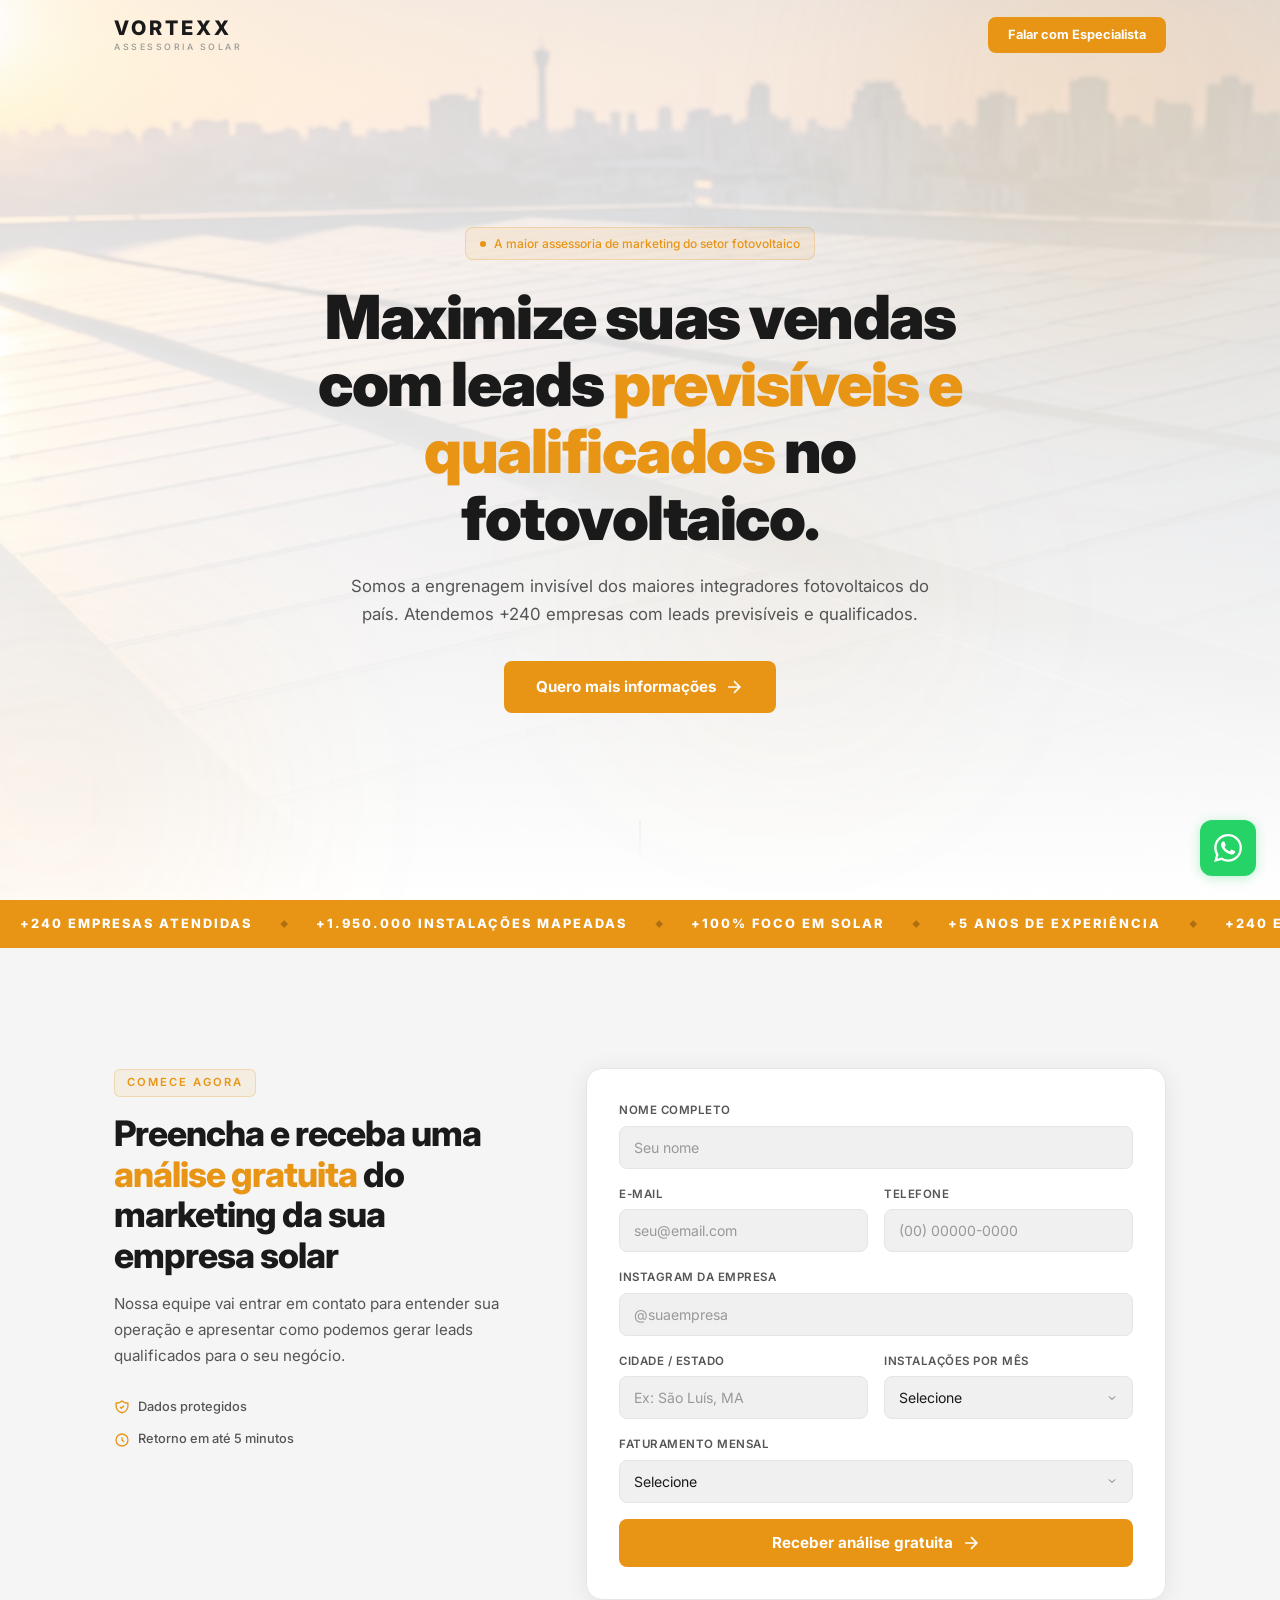
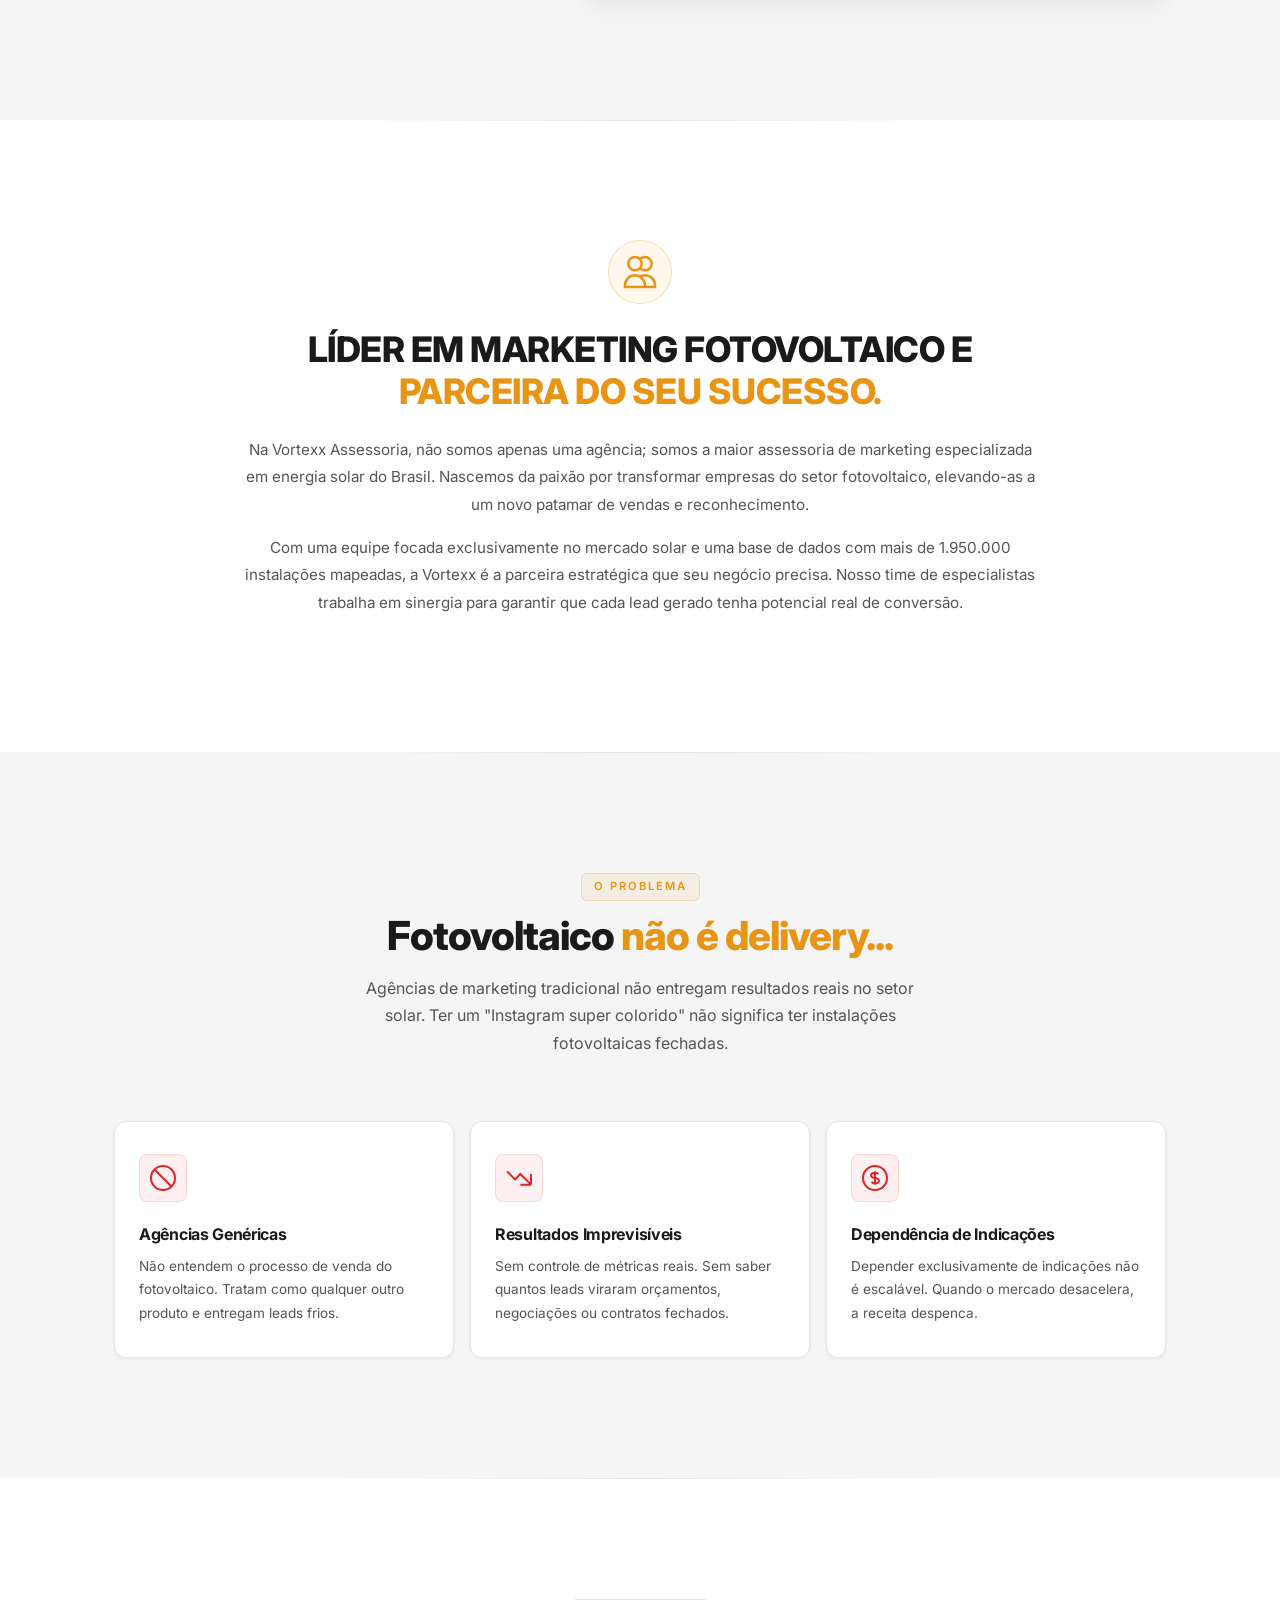
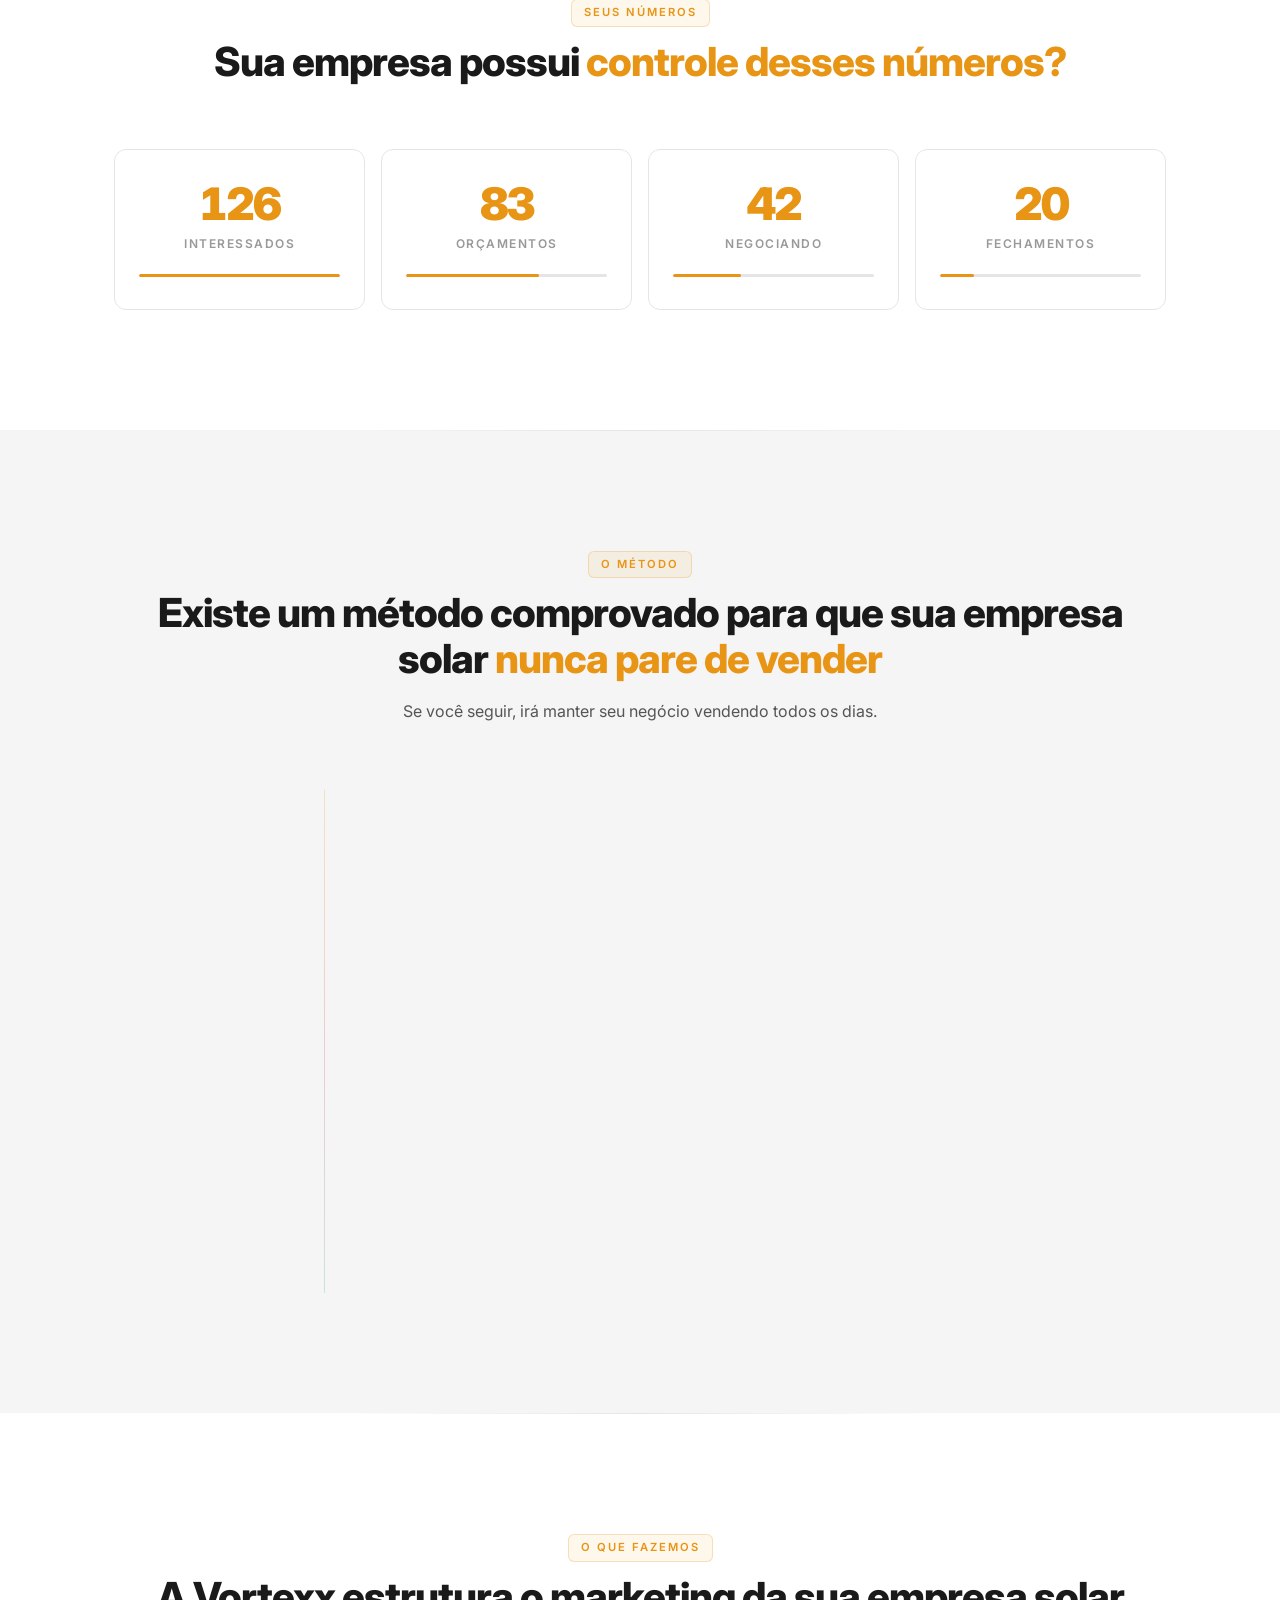
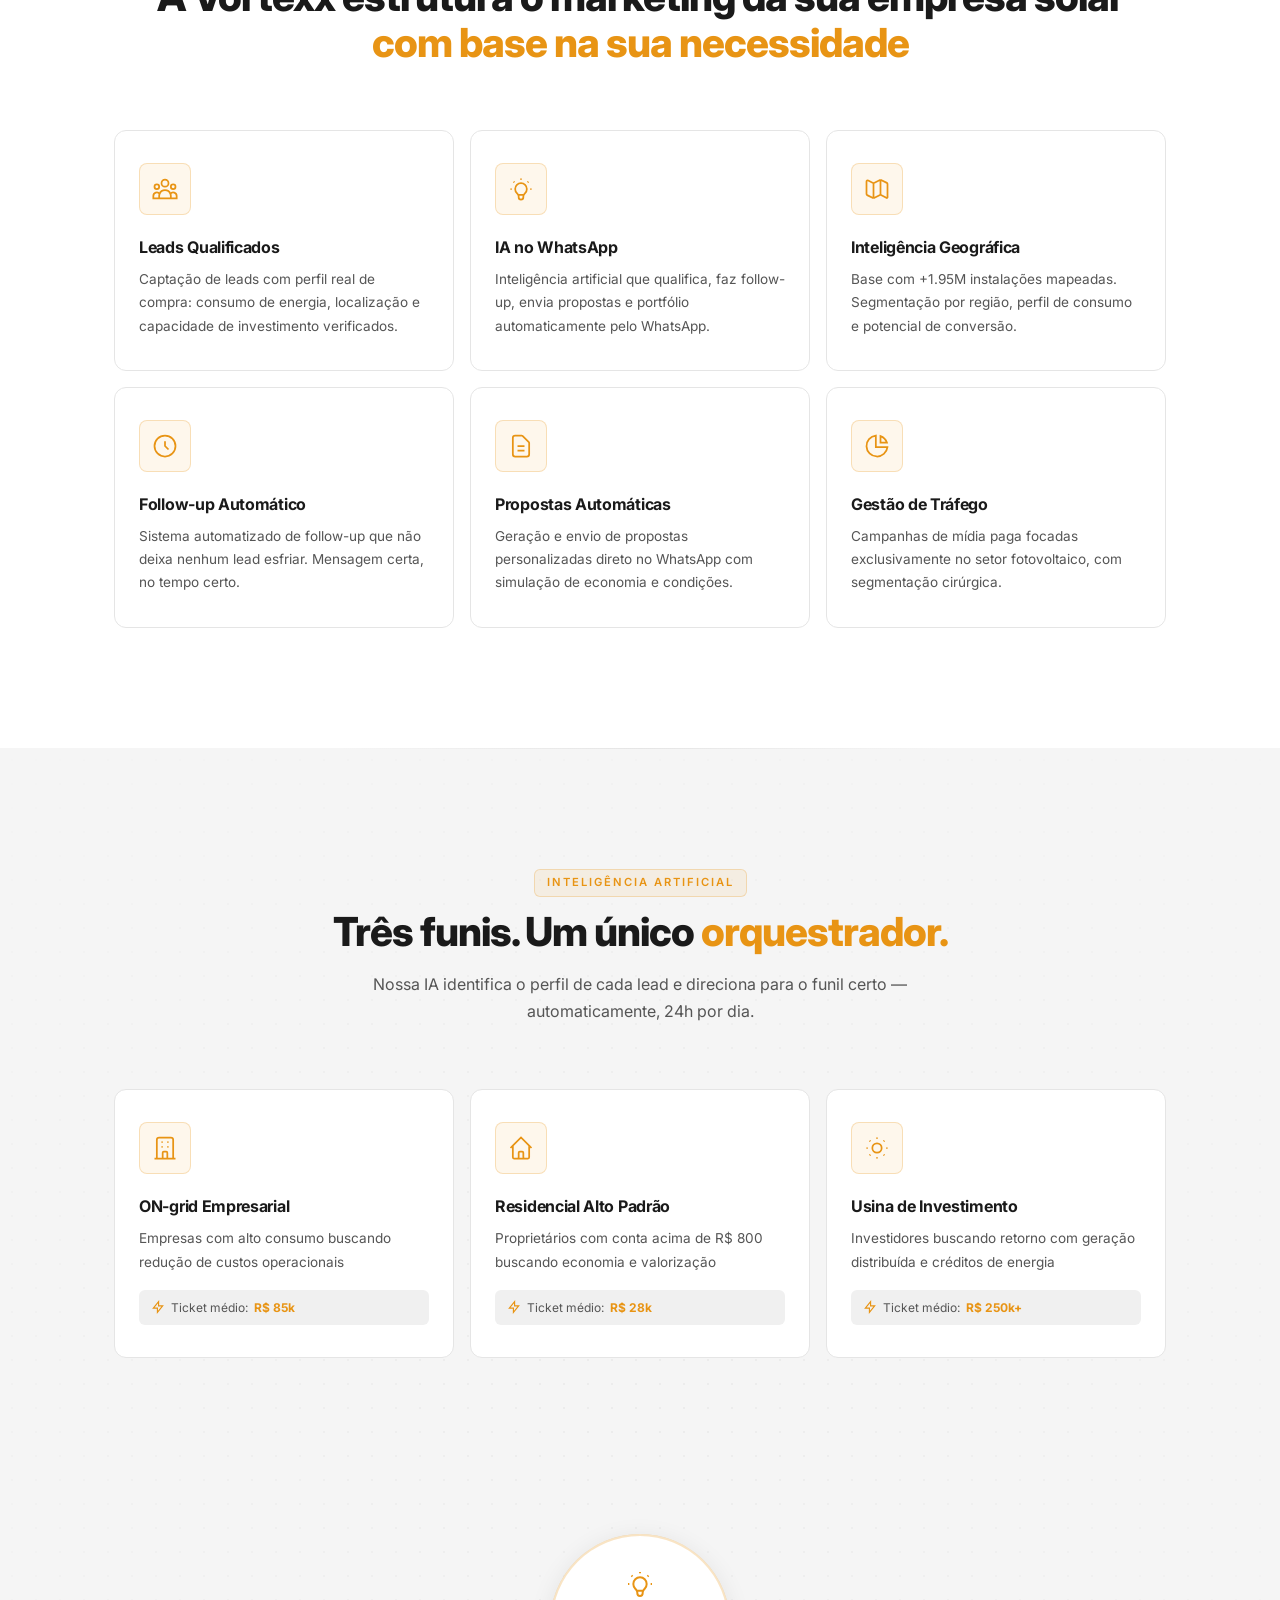
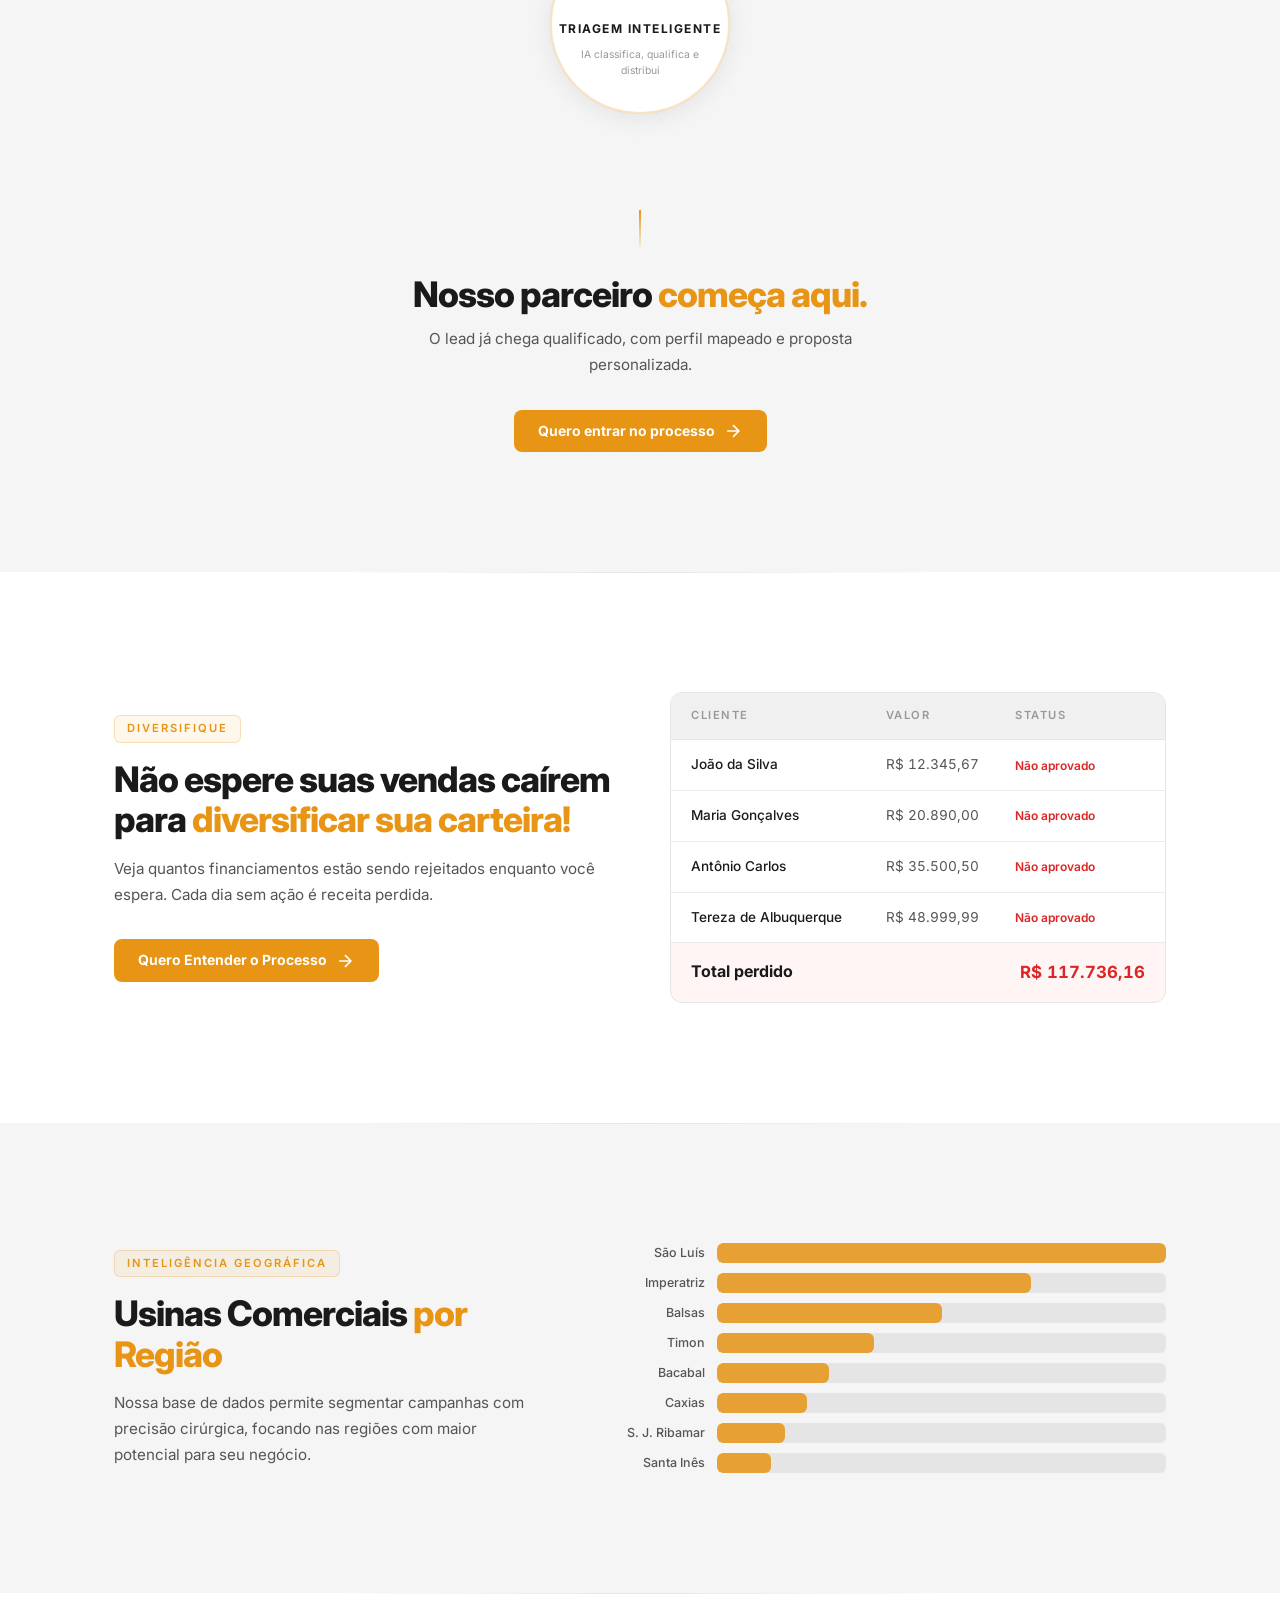
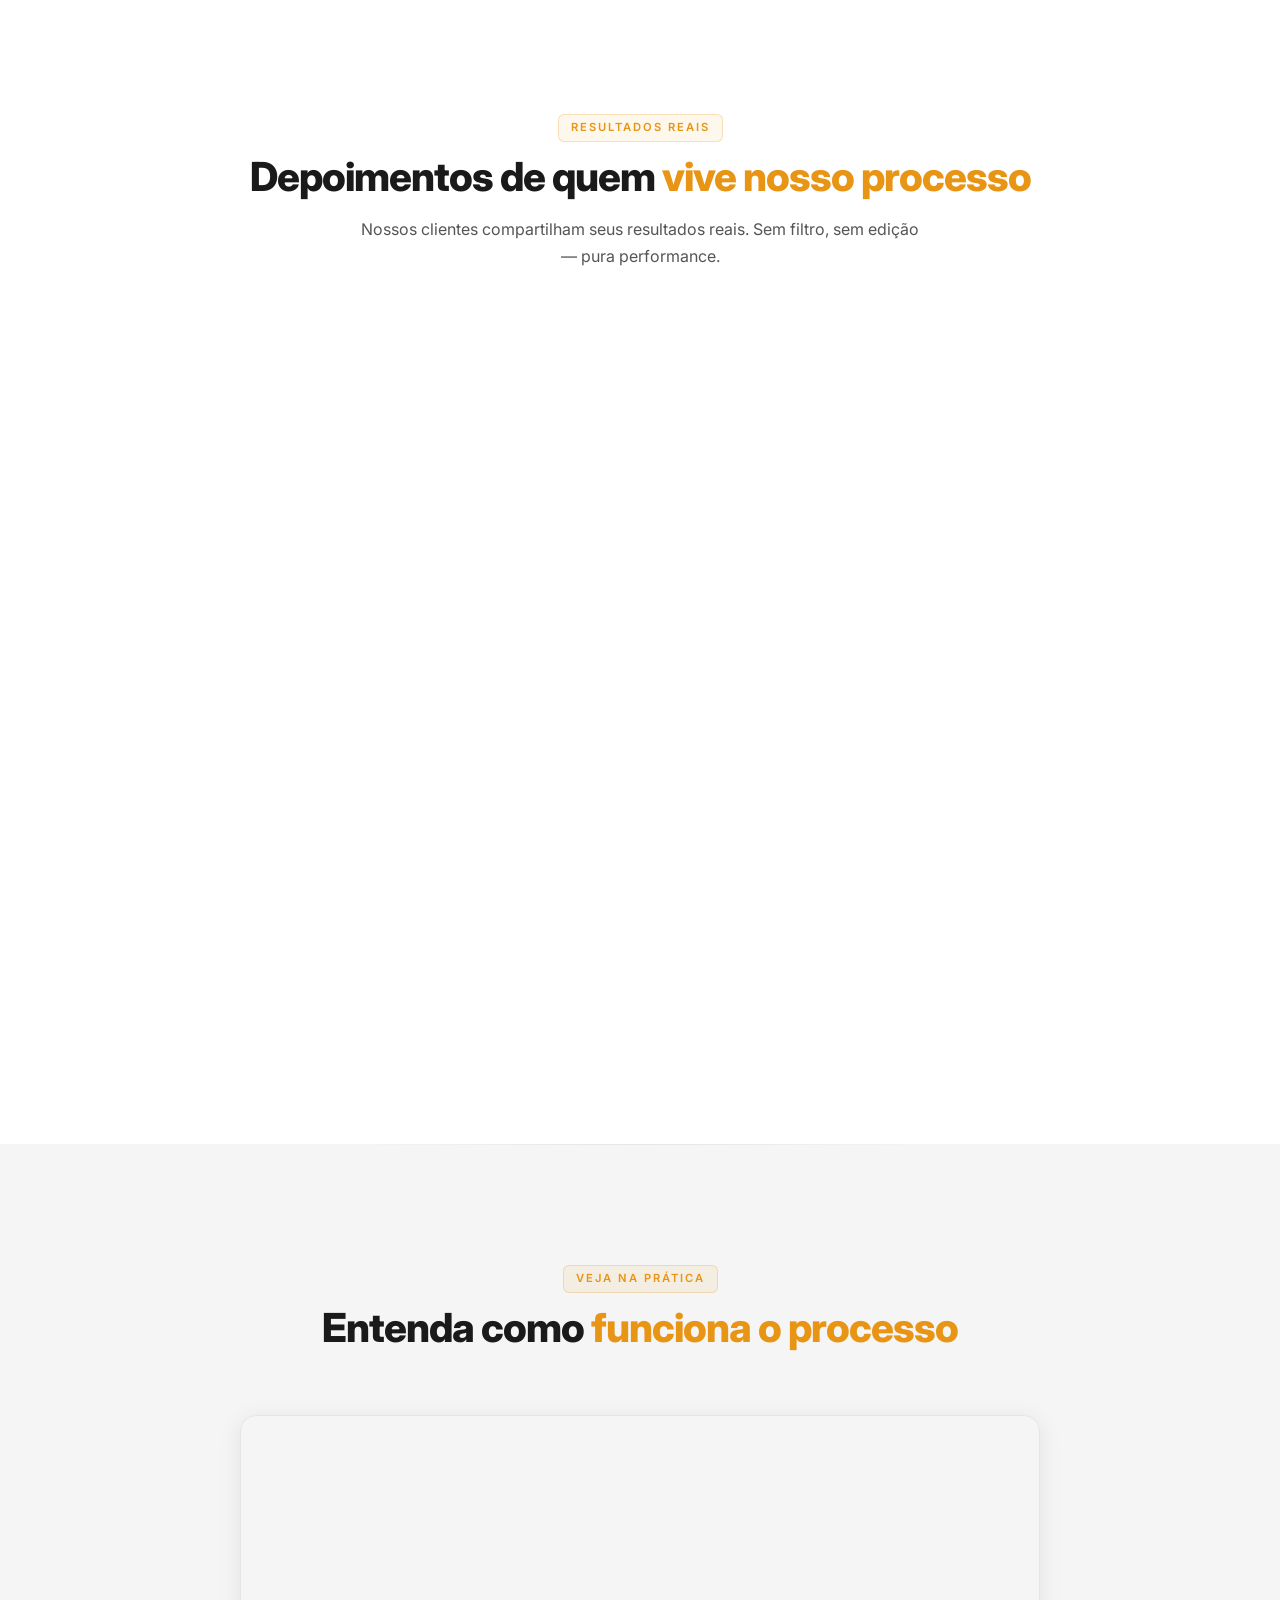
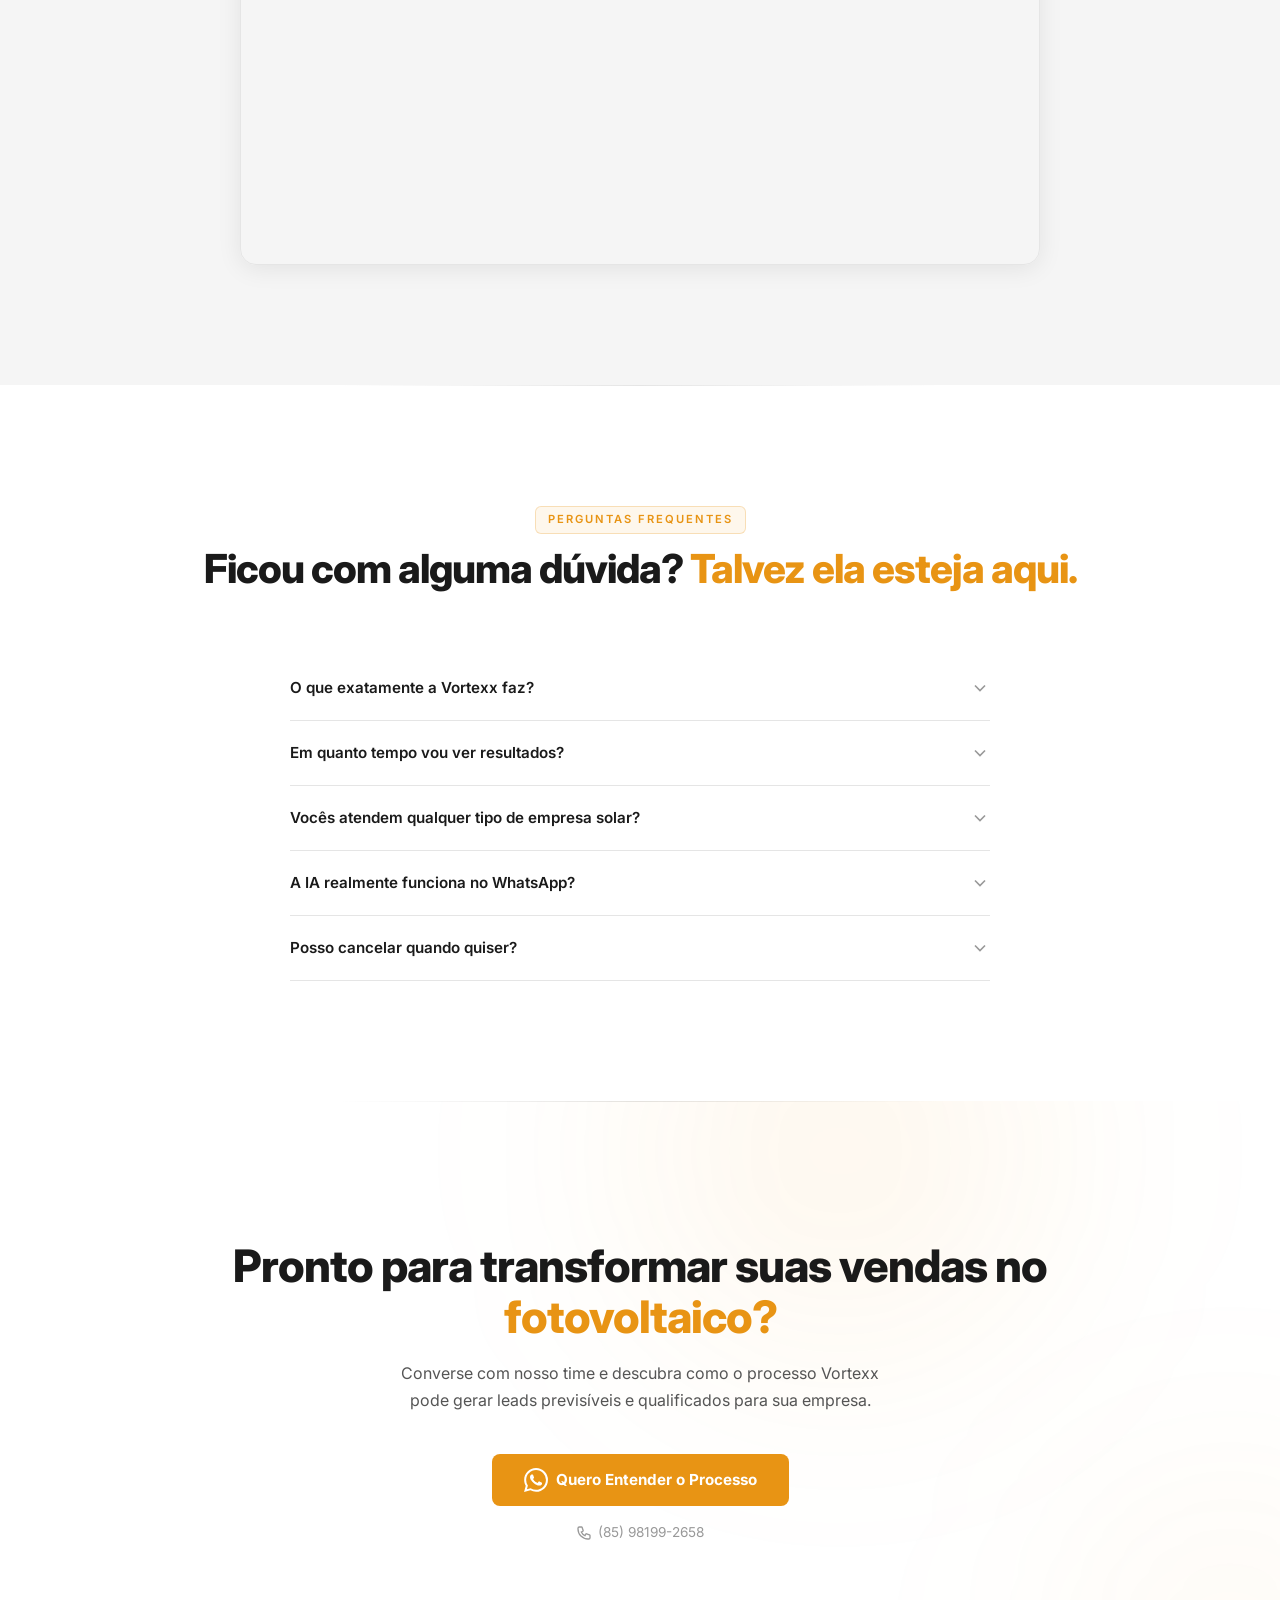
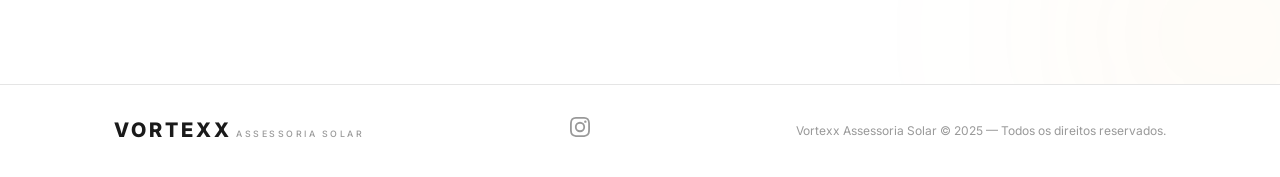
==== index-full.html @ c96074bc "feat: LP enxuta com funis convergentes e statement - index.html agora é a LP direta (hero + statemen" ====
<!DOCTYPE html>
<html lang="pt-BR">
<head>
    <meta charset="UTF-8">
    <meta name="viewport" content="width=device-width, initial-scale=1.0">
    <title>Vortexx Assessoria Solar | Leads Qualificados para Fotovoltaico</title>
    <meta name="description" content="Maximize suas vendas com leads previsíveis e qualificados no fotovoltaico. Processo único de captação de leads.">
    <link rel="preconnect" href="https://fonts.googleapis.com">
    <link rel="preconnect" href="https://fonts.gstatic.com" crossorigin>
    <link href="https://fonts.googleapis.com/css2?family=Inter:wght@300;400;500;600;700;800;900&display=swap" rel="stylesheet">
    <link rel="stylesheet" href="style.css">
</head>
<body>

    <!-- Floating WhatsApp Button -->
    <a href="https://wa.me/5585981992658?text=Gostaria+de+saber+mais+informa%C3%A7%C3%B5es+sobre+a+assessoria+Vortexx"
       class="whatsapp-float" target="_blank" aria-label="Fale conosco no WhatsApp">
        <svg width="28" height="28" viewBox="0 0 24 24" fill="white">
            <path d="M17.472 14.382c-.297-.149-1.758-.867-2.03-.967-.273-.099-.471-.148-.67.15-.197.297-.767.966-.94 1.164-.173.199-.347.223-.644.075-.297-.15-1.255-.463-2.39-1.475-.883-.788-1.48-1.761-1.653-2.059-.173-.297-.018-.458.13-.606.134-.133.298-.347.446-.52.149-.174.198-.298.298-.497.099-.198.05-.371-.025-.52-.075-.149-.669-1.612-.916-2.207-.242-.579-.487-.5-.669-.51-.173-.008-.371-.01-.57-.01-.198 0-.52.074-.792.372-.272.297-1.04 1.016-1.04 2.479 0 1.462 1.065 2.875 1.213 3.074.149.198 2.096 3.2 5.077 4.487.709.306 1.262.489 1.694.625.712.227 1.36.195 1.871.118.571-.085 1.758-.719 2.006-1.413.248-.694.248-1.289.173-1.413-.074-.124-.272-.198-.57-.347m-5.421 7.403h-.004a9.87 9.87 0 01-5.031-1.378l-.361-.214-3.741.982.998-3.648-.235-.374a9.86 9.86 0 01-1.51-5.26c.001-5.45 4.436-9.884 9.888-9.884 2.64 0 5.122 1.03 6.988 2.898a9.825 9.825 0 012.893 6.994c-.003 5.45-4.437 9.884-9.885 9.884m8.413-18.297A11.815 11.815 0 0012.05 0C5.495 0 .16 5.335.157 11.892c0 2.096.547 4.142 1.588 5.945L.057 24l6.305-1.654a11.882 11.882 0 005.683 1.448h.005c6.554 0 11.89-5.335 11.893-11.893a11.821 11.821 0 00-3.48-8.413z"/>
        </svg>
    </a>

    <!-- Navigation -->
    <nav class="navbar" id="navbar">
        <div class="container nav-content">
            <div class="nav-logo">
                <span class="logo-text">VORTEXX</span>
                <span class="logo-sub">ASSESSORIA SOLAR</span>
            </div>
            <a href="#formulario" class="nav-cta">Falar com Especialista</a>
        </div>
    </nav>

    <!-- ========== HERO ========== -->
    <section class="hero">
        <div class="hero-bg-effects">
            <div class="hero-orb hero-orb-1"></div>
            <div class="hero-orb hero-orb-2"></div>
            <div class="hero-orb hero-orb-3"></div>
        </div>
        <div class="container hero-content">
            <div class="hero-badge fade-up">
                <span class="badge-dot"></span>
                A maior assessoria de marketing do setor fotovoltaico
            </div>
            <h1 class="fade-up delay-1">
                Maximize suas vendas com leads <span class="gradient-text">previsíveis e qualificados</span> no fotovoltaico.
            </h1>
            <p class="hero-subtitle fade-up delay-2">
                Somos a engrenagem invisível dos maiores integradores fotovoltaicos do país.
                Atendemos +240 empresas com leads previsíveis e qualificados.
            </p>
            <div class="hero-ctas fade-up delay-3">
                <a href="#formulario" class="btn btn-accent btn-large">
                    Quero mais informações
                    <svg width="20" height="20" viewBox="0 0 24 24" fill="none" stroke="currentColor" stroke-width="2">
                        <path d="M5 12h14M12 5l7 7-7 7"/>
                    </svg>
                </a>
            </div>
        </div>
        <div class="hero-scroll-indicator">
            <div class="scroll-line"></div>
        </div>
    </section>

    <!-- ========== TICKER / MARQUEE ========== -->
    <div class="ticker">
        <div class="ticker-track">
            <div class="ticker-items">
                <span class="ticker-item">+240 EMPRESAS ATENDIDAS</span>
                <span class="ticker-sep">&#9670;</span>
                <span class="ticker-item">+1.950.000 INSTALAÇÕES MAPEADAS</span>
                <span class="ticker-sep">&#9670;</span>
                <span class="ticker-item">+100% FOCO EM SOLAR</span>
                <span class="ticker-sep">&#9670;</span>
                <span class="ticker-item">+5 ANOS DE EXPERIÊNCIA</span>
                <span class="ticker-sep">&#9670;</span>
                <span class="ticker-item">+240 EMPRESAS ATENDIDAS</span>
                <span class="ticker-sep">&#9670;</span>
                <span class="ticker-item">+1.950.000 INSTALAÇÕES MAPEADAS</span>
                <span class="ticker-sep">&#9670;</span>
                <span class="ticker-item">+100% FOCO EM SOLAR</span>
                <span class="ticker-sep">&#9670;</span>
                <span class="ticker-item">+5 ANOS DE EXPERIÊNCIA</span>
                <span class="ticker-sep">&#9670;</span>
            </div>
            <div class="ticker-items" aria-hidden="true">
                <span class="ticker-item">+240 EMPRESAS ATENDIDAS</span>
                <span class="ticker-sep">&#9670;</span>
                <span class="ticker-item">+1.950.000 INSTALAÇÕES MAPEADAS</span>
                <span class="ticker-sep">&#9670;</span>
                <span class="ticker-item">+100% FOCO EM SOLAR</span>
                <span class="ticker-sep">&#9670;</span>
                <span class="ticker-item">+5 ANOS DE EXPERIÊNCIA</span>
                <span class="ticker-sep">&#9670;</span>
                <span class="ticker-item">+240 EMPRESAS ATENDIDAS</span>
                <span class="ticker-sep">&#9670;</span>
                <span class="ticker-item">+1.950.000 INSTALAÇÕES MAPEADAS</span>
                <span class="ticker-sep">&#9670;</span>
                <span class="ticker-item">+100% FOCO EM SOLAR</span>
                <span class="ticker-sep">&#9670;</span>
                <span class="ticker-item">+5 ANOS DE EXPERIÊNCIA</span>
                <span class="ticker-sep">&#9670;</span>
            </div>
        </div>
    </div>

    <!-- ========== FORM SECTION ========== -->
    <section class="section form-section" id="formulario">
        <div class="container">
            <div class="form-wrapper">
                <div class="form-text fade-up">
                    <span class="section-tag">Comece Agora</span>
                    <h2>Preencha e receba uma <span class="gradient-text">análise gratuita</span> do marketing da sua empresa solar</h2>
                    <p>Nossa equipe vai entrar em contato para entender sua operação e apresentar como podemos gerar leads qualificados para o seu negócio.</p>
                    <div class="form-trust">
                        <div class="form-trust-item">
                            <svg width="16" height="16" viewBox="0 0 24 24" fill="none" stroke="var(--accent)" stroke-width="2"><path d="M9 12l2 2 4-4m5.618-4.016A11.955 11.955 0 0112 2.944a11.955 11.955 0 01-8.618 3.04A12.02 12.02 0 003 9c0 5.591 3.824 10.29 9 11.622 5.176-1.332 9-6.03 9-11.622 0-1.042-.133-2.052-.382-3.016z"/></svg>
                            <span>Dados protegidos</span>
                        </div>
                        <div class="form-trust-item">
                            <svg width="16" height="16" viewBox="0 0 24 24" fill="none" stroke="var(--accent)" stroke-width="2"><path d="M12 8v4l3 3m6-3a9 9 0 11-18 0 9 9 0 0118 0z"/></svg>
                            <span>Retorno em até 5 minutos</span>
                        </div>
                    </div>
                </div>
                <div class="form-card fade-up delay-1">
                    <form id="leadForm" class="lead-form">
                        <div class="form-group">
                            <label for="nome">Nome completo</label>
                            <input type="text" id="nome" name="nome" placeholder="Seu nome" required>
                        </div>
                        <div class="form-row">
                            <div class="form-group">
                                <label for="email">E-mail</label>
                                <input type="email" id="email" name="email" placeholder="seu@email.com" required>
                            </div>
                            <div class="form-group">
                                <label for="telefone">Telefone</label>
                                <input type="tel" id="telefone" name="telefone" placeholder="(00) 00000-0000" required>
                            </div>
                        </div>
                        <div class="form-group">
                            <label for="instagram">Instagram da Empresa</label>
                            <input type="text" id="instagram" name="instagram" placeholder="@suaempresa" required>
                        </div>
                        <div class="form-row">
                            <div class="form-group">
                                <label for="cidade">Cidade / Estado</label>
                                <input type="text" id="cidade" name="cidade" placeholder="Ex: São Luís, MA">
                            </div>
                            <div class="form-group">
                                <label for="instalacoes">Instalações por mês</label>
                                <select id="instalacoes" name="instalacoes">
                                    <option value="" disabled selected>Selecione</option>
                                    <option value="1-5">1 a 5</option>
                                    <option value="6-15">6 a 15</option>
                                    <option value="16-30">16 a 30</option>
                                    <option value="31-50">31 a 50</option>
                                    <option value="50+">Mais de 50</option>
                                </select>
                            </div>
                        </div>
                        <div class="form-group">
                            <label for="faturamento">Faturamento mensal</label>
                            <select id="faturamento" name="faturamento">
                                <option value="" disabled selected>Selecione</option>
                                <option value="ate-30k">Até R$ 30 mil</option>
                                <option value="30k-50k">De R$ 30 mil até R$ 50 mil</option>
                                <option value="50k-100k">De R$ 50 mil até R$ 100 mil</option>
                                <option value="100k-250k">De R$ 100 mil até R$ 250 mil</option>
                                <option value="250k-500k">De R$ 250 mil até R$ 500 mil</option>
                                <option value="500k+">Mais de R$ 500 mil</option>
                            </select>
                        </div>
                        <button type="submit" class="btn btn-accent btn-large btn-full">
                            Receber análise gratuita
                            <svg width="20" height="20" viewBox="0 0 24 24" fill="none" stroke="currentColor" stroke-width="2">
                                <path d="M5 12h14M12 5l7 7-7 7"/>
                            </svg>
                        </button>
                    </form>
                </div>
            </div>
        </div>
    </section>

    <!-- ========== ABOUT / QUEM SOMOS ========== -->
    <section class="section about-section">
        <div class="container">
            <div class="about-wrapper fade-up">
                <div class="about-icon">
                    <svg width="40" height="40" viewBox="0 0 24 24" fill="none" stroke="currentColor" stroke-width="1.5">
                        <path d="M12 4.354a4 4 0 110 5.292M15 21H3v-1a6 6 0 0112 0v1zm0 0h6v-1a6 6 0 00-9-5.197M13 7a4 4 0 11-8 0 4 4 0 018 0z"/>
                    </svg>
                </div>
                <h2>LÍDER EM MARKETING FOTOVOLTAICO E <span class="gradient-text">PARCEIRA DO SEU SUCESSO.</span></h2>
                <p>Na Vortexx Assessoria, não somos apenas uma agência; somos a maior assessoria de marketing especializada em energia solar do Brasil. Nascemos da paixão por transformar empresas do setor fotovoltaico, elevando-as a um novo patamar de vendas e reconhecimento.</p>
                <p>Com uma equipe focada exclusivamente no mercado solar e uma base de dados com mais de 1.950.000 instalações mapeadas, a Vortexx é a parceira estratégica que seu negócio precisa. Nosso time de especialistas trabalha em sinergia para garantir que cada lead gerado tenha potencial real de conversão.</p>
            </div>
        </div>
    </section>

    <!-- ========== PROBLEM SECTION ========== -->
    <section class="section problem-section">
        <div class="container">
            <div class="section-header fade-up">
                <span class="section-tag">O Problema</span>
                <h2>Fotovoltaico <span class="gradient-text">não é delivery...</span></h2>
                <p class="section-desc">Agências de marketing tradicional não entregam resultados reais no setor solar. Ter um "Instagram super colorido" não significa ter instalações fotovoltaicas fechadas.</p>
            </div>
            <div class="problem-grid">
                <div class="problem-card fade-up">
                    <div class="problem-icon">
                        <svg width="32" height="32" viewBox="0 0 24 24" fill="none" stroke="currentColor" stroke-width="1.5">
                            <path d="M18.364 18.364A9 9 0 005.636 5.636m12.728 12.728A9 9 0 015.636 5.636m12.728 12.728L5.636 5.636"/>
                        </svg>
                    </div>
                    <h3>Agências Genéricas</h3>
                    <p>Não entendem o processo de venda do fotovoltaico. Tratam como qualquer outro produto e entregam leads frios.</p>
                </div>
                <div class="problem-card fade-up delay-1">
                    <div class="problem-icon">
                        <svg width="32" height="32" viewBox="0 0 24 24" fill="none" stroke="currentColor" stroke-width="1.5">
                            <path d="M13 17h8m0 0V9m0 8l-8-8-4 4-6-6"/>
                        </svg>
                    </div>
                    <h3>Resultados Imprevisíveis</h3>
                    <p>Sem controle de métricas reais. Sem saber quantos leads viraram orçamentos, negociações ou contratos fechados.</p>
                </div>
                <div class="problem-card fade-up delay-2">
                    <div class="problem-icon">
                        <svg width="32" height="32" viewBox="0 0 24 24" fill="none" stroke="currentColor" stroke-width="1.5">
                            <path d="M12 8c-1.657 0-3 .895-3 2s1.343 2 3 2 3 .895 3 2-1.343 2-3 2m0-8c1.11 0 2.08.402 2.599 1M12 8V7m0 1v8m0 0v1m0-1c-1.11 0-2.08-.402-2.599-1M21 12a9 9 0 11-18 0 9 9 0 0118 0z"/>
                        </svg>
                    </div>
                    <h3>Dependência de Indicações</h3>
                    <p>Depender exclusivamente de indicações não é escalável. Quando o mercado desacelera, a receita despenca.</p>
                </div>
            </div>
        </div>
    </section>

    <!-- ========== METRICS ========== -->
    <section class="section metrics-section">
        <div class="container">
            <div class="section-header fade-up">
                <span class="section-tag">Seus Números</span>
                <h2>Sua empresa possui <span class="gradient-text">controle desses números?</span></h2>
            </div>
            <div class="metrics-grid fade-up delay-1">
                <div class="metric-card">
                    <div class="metric-number" data-target="127">0</div>
                    <div class="metric-label">Interessados</div>
                    <div class="metric-bar"><div class="metric-bar-fill" data-width="100"></div></div>
                </div>
                <div class="metric-card">
                    <div class="metric-number" data-target="84">0</div>
                    <div class="metric-label">Orçamentos</div>
                    <div class="metric-bar"><div class="metric-bar-fill" data-width="66"></div></div>
                </div>
                <div class="metric-card">
                    <div class="metric-number" data-target="43">0</div>
                    <div class="metric-label">Negociando</div>
                    <div class="metric-bar"><div class="metric-bar-fill" data-width="34"></div></div>
                </div>
                <div class="metric-card">
                    <div class="metric-number" data-target="21">0</div>
                    <div class="metric-label">Fechamentos</div>
                    <div class="metric-bar"><div class="metric-bar-fill" data-width="17"></div></div>
                </div>
            </div>
        </div>
    </section>

    <!-- ========== METHOD / JOURNEY ========== -->
    <section class="section method-section">
        <div class="container">
            <div class="section-header fade-up">
                <span class="section-tag">O Método</span>
                <h2>Existe um método comprovado para que sua empresa solar <span class="gradient-text">nunca pare de vender</span></h2>
                <p class="section-desc">Se você seguir, irá manter seu negócio vendendo todos os dias.</p>
            </div>
            <div class="journey-timeline">
                <div class="journey-line"></div>
                <div class="journey-step fade-up">
                    <div class="journey-marker"><span>1</span></div>
                    <div class="journey-card">
                        <div class="journey-phase">Fase Inicial</div>
                        <h3>Integrador Bem na Venda</h3>
                        <p>Sucesso inicial nas vendas por meio de indicações. Funciona bem no começo, mas é insuficiente para escalar o crescimento do negócio de forma previsível.</p>
                    </div>
                </div>
                <div class="journey-step fade-up delay-1">
                    <div class="journey-marker danger"><span>2</span></div>
                    <div class="journey-card">
                        <div class="journey-phase danger">Crise</div>
                        <h3>A Queda</h3>
                        <p>Pós 2022 com a Lei 14.300, modelos baseados apenas em indicações falham. Redimensionamento estrutural necessário. Mercado cada vez mais competitivo.</p>
                    </div>
                </div>
                <div class="journey-step fade-up delay-2">
                    <div class="journey-marker success"><span>3</span></div>
                    <div class="journey-card">
                        <div class="journey-phase success">Maturidade</div>
                        <h3>Integrador Maduro</h3>
                        <p>Foco em previsibilidade de fluxo de caixa através da captação sistemática de leads e processos de vendas estruturados. É aqui que a Vortexx entra.</p>
                    </div>
                </div>
            </div>
        </div>
    </section>

    <!-- ========== SERVICES / O QUE FAZEMOS ========== -->
    <section class="section services-section">
        <div class="container">
            <div class="section-header fade-up">
                <span class="section-tag">O Que Fazemos</span>
                <h2>A Vortexx estrutura o marketing da sua empresa solar <span class="gradient-text">com base na sua necessidade</span></h2>
            </div>
            <div class="services-grid">
                <div class="service-card fade-up">
                    <div class="service-icon">
                        <svg width="28" height="28" viewBox="0 0 24 24" fill="none" stroke="currentColor" stroke-width="1.5">
                            <path d="M17 20h5v-2a3 3 0 00-5.356-1.857M17 20H7m10 0v-2c0-.656-.126-1.283-.356-1.857M7 20H2v-2a3 3 0 015.356-1.857M7 20v-2c0-.656.126-1.283.356-1.857m0 0a5.002 5.002 0 019.288 0M15 7a3 3 0 11-6 0 3 3 0 016 0zm6 3a2 2 0 11-4 0 2 2 0 014 0zM7 10a2 2 0 11-4 0 2 2 0 014 0z"/>
                        </svg>
                    </div>
                    <h3>Leads Qualificados</h3>
                    <p>Captação de leads com perfil real de compra: consumo de energia, localização e capacidade de investimento verificados.</p>
                </div>
                <div class="service-card fade-up delay-1">
                    <div class="service-icon">
                        <svg width="28" height="28" viewBox="0 0 24 24" fill="none" stroke="currentColor" stroke-width="1.5">
                            <path d="M9.663 17h4.673M12 3v1m6.364 1.636l-.707.707M21 12h-1M4 12H3m3.343-5.657l-.707-.707m2.828 9.9a5 5 0 117.072 0l-.548.547A3.374 3.374 0 0014 18.469V19a2 2 0 11-4 0v-.531c0-.895-.356-1.754-.988-2.386l-.548-.547z"/>
                        </svg>
                    </div>
                    <h3>IA no WhatsApp</h3>
                    <p>Inteligência artificial que qualifica, faz follow-up, envia propostas e portfólio automaticamente pelo WhatsApp.</p>
                </div>
                <div class="service-card fade-up delay-1">
                    <div class="service-icon">
                        <svg width="28" height="28" viewBox="0 0 24 24" fill="none" stroke="currentColor" stroke-width="1.5">
                            <path d="M9 20l-5.447-2.724A1 1 0 013 16.382V5.618a1 1 0 011.447-.894L9 7m0 13l6-3m-6 3V7m6 10l5.447 2.724A1 1 0 0021 18.382V7.618a1 1 0 00-.553-.894L15 4m0 13V4m0 0L9 7"/>
                        </svg>
                    </div>
                    <h3>Inteligência Geográfica</h3>
                    <p>Base com +1.95M instalações mapeadas. Segmentação por região, perfil de consumo e potencial de conversão.</p>
                </div>
                <div class="service-card fade-up delay-2">
                    <div class="service-icon">
                        <svg width="28" height="28" viewBox="0 0 24 24" fill="none" stroke="currentColor" stroke-width="1.5">
                            <path d="M12 8v4l3 3m6-3a9 9 0 11-18 0 9 9 0 0118 0z"/>
                        </svg>
                    </div>
                    <h3>Follow-up Automático</h3>
                    <p>Sistema automatizado de follow-up que não deixa nenhum lead esfriar. Mensagem certa, no tempo certo.</p>
                </div>
                <div class="service-card fade-up delay-2">
                    <div class="service-icon">
                        <svg width="28" height="28" viewBox="0 0 24 24" fill="none" stroke="currentColor" stroke-width="1.5">
                            <path d="M9 12h6m-6 4h6m2 5H7a2 2 0 01-2-2V5a2 2 0 012-2h5.586a1 1 0 01.707.293l5.414 5.414a1 1 0 01.293.707V19a2 2 0 01-2 2z"/>
                        </svg>
                    </div>
                    <h3>Propostas Automáticas</h3>
                    <p>Geração e envio de propostas personalizadas direto no WhatsApp com simulação de economia e condições.</p>
                </div>
                <div class="service-card fade-up delay-3">
                    <div class="service-icon">
                        <svg width="28" height="28" viewBox="0 0 24 24" fill="none" stroke="currentColor" stroke-width="1.5">
                            <path d="M11 3.055A9.001 9.001 0 1020.945 13H11V3.055z"/>
                            <path d="M20.488 9H15V3.512A9.025 9.025 0 0120.488 9z"/>
                        </svg>
                    </div>
                    <h3>Gestão de Tráfego</h3>
                    <p>Campanhas de mídia paga focadas exclusivamente no setor fotovoltaico, com segmentação cirúrgica.</p>
                </div>
            </div>
        </div>
    </section>

    <!-- ========== FUNIS CONVERGENTES ========== -->
    <section class="section funnels-section" id="funis">
        <div class="funnels-bg-grid"></div>
        <div class="container">
            <div class="section-header fade-up">
                <span class="section-tag">Inteligência Artificial</span>
                <h2>Três funis. Um único <span class="gradient-text">orquestrador.</span></h2>
                <p class="section-desc">Nossa IA identifica o perfil de cada lead e direciona para o funil certo — automaticamente, 24h por dia.</p>
            </div>

            <div class="funnels-stage" id="funnelsStage">
                <!-- Sentinel 1: triggers card appearance -->
                <div class="funnel-sentinel" data-phase="appear"></div>

                <!-- 3 Funnel Cards -->
                <div class="funnels-row">
                    <div class="funnel-card" data-funnel="enterprise">
                        <div class="funnel-card-accent"></div>
                        <div class="funnel-icon">
                            <svg width="28" height="28" viewBox="0 0 24 24" fill="none" stroke="currentColor" stroke-width="1.5">
                                <path d="M19 21V5a2 2 0 00-2-2H7a2 2 0 00-2 2v16m14 0h2m-2 0h-5m-9 0H3m2 0h5M9 7h1m-1 4h1m4-4h1m-1 4h1m-5 10v-5a1 1 0 011-1h2a1 1 0 011 1v5m-4 0h4"/>
                            </svg>
                        </div>
                        <h3>ON-grid Empresarial</h3>
                        <p>Empresas com alto consumo buscando redução de custos operacionais</p>
                        <div class="funnel-stat">
                            <svg width="14" height="14" viewBox="0 0 24 24" fill="none" stroke="currentColor" stroke-width="2"><path d="M13 10V3L4 14h7v7l9-11h-7z"/></svg>
                            Ticket médio: <strong>R$ 85k</strong>
                        </div>
                    </div>
                    <div class="funnel-card" data-funnel="residential">
                        <div class="funnel-card-accent"></div>
                        <div class="funnel-icon">
                            <svg width="28" height="28" viewBox="0 0 24 24" fill="none" stroke="currentColor" stroke-width="1.5">
                                <path d="M3 12l2-2m0 0l7-7 7 7M5 10v10a1 1 0 001 1h3m10-11l2 2m-2-2v10a1 1 0 01-1 1h-3m-6 0a1 1 0 001-1v-4a1 1 0 011-1h2a1 1 0 011 1v4a1 1 0 001 1m-6 0h6"/>
                            </svg>
                        </div>
                        <h3>Residencial Alto Padrão</h3>
                        <p>Proprietários com conta acima de R$ 800 buscando economia e valorização</p>
                        <div class="funnel-stat">
                            <svg width="14" height="14" viewBox="0 0 24 24" fill="none" stroke="currentColor" stroke-width="2"><path d="M13 10V3L4 14h7v7l9-11h-7z"/></svg>
                            Ticket médio: <strong>R$ 28k</strong>
                        </div>
                    </div>
                    <div class="funnel-card" data-funnel="usina">
                        <div class="funnel-card-accent"></div>
                        <div class="funnel-icon">
                            <svg width="28" height="28" viewBox="0 0 24 24" fill="none" stroke="currentColor" stroke-width="1.5">
                                <path d="M12 3v1m0 16v1m9-9h-1M4 12H3m15.364 6.364l-.707-.707M6.343 6.343l-.707-.707m12.728 0l-.707.707M6.343 17.657l-.707.707M16 12a4 4 0 11-8 0 4 4 0 018 0z"/>
                            </svg>
                        </div>
                        <h3>Usina de Investimento</h3>
                        <p>Investidores buscando retorno com geração distribuída e créditos de energia</p>
                        <div class="funnel-stat">
                            <svg width="14" height="14" viewBox="0 0 24 24" fill="none" stroke="currentColor" stroke-width="2"><path d="M13 10V3L4 14h7v7l9-11h-7z"/></svg>
                            Ticket médio: <strong>R$ 250k+</strong>
                        </div>
                    </div>
                </div>

                <!-- Sentinel 2: triggers convergence -->
                <div class="funnel-sentinel" data-phase="converge"></div>

                <!-- Convergence Arrows -->
                <div class="funnels-converge">
                    <div class="converge-line converge-line--left"></div>
                    <div class="converge-line converge-line--center"></div>
                    <div class="converge-line converge-line--right"></div>
                </div>

                <!-- Sentinel 3: triggers hub -->
                <div class="funnel-sentinel" data-phase="triage"></div>

                <!-- Central Hub -->
                <div class="funnels-hub">
                    <div class="hub-pulse"></div>
                    <div class="hub-core">
                        <div class="hub-icon">
                            <svg width="32" height="32" viewBox="0 0 24 24" fill="none" stroke="currentColor" stroke-width="1.5">
                                <path d="M9.663 17h4.673M12 3v1m6.364 1.636l-.707.707M21 12h-1M4 12H3m3.343-5.657l-.707-.707m2.828 9.9a5 5 0 117.072 0l-.548.547A3.374 3.374 0 0014 18.469V19a2 2 0 11-4 0v-.531c0-.895-.356-1.754-.988-2.386l-.548-.547z"/>
                            </svg>
                        </div>
                        <span class="hub-label">Triagem Inteligente</span>
                        <span class="hub-sub">IA classifica, qualifica e distribui</span>
                    </div>
                </div>

                <!-- Sentinel 4: triggers reveal -->
                <div class="funnel-sentinel" data-phase="reveal"></div>

                <!-- Final Reveal -->
                <div class="funnels-reveal">
                    <div class="reveal-line"></div>
                    <h3>Nosso parceiro <span class="gradient-text">começa aqui.</span></h3>
                    <p>O lead já chega qualificado, com perfil mapeado e proposta personalizada.</p>
                    <a href="#formulario" class="btn btn-accent">
                        Quero entrar no processo
                        <svg width="20" height="20" viewBox="0 0 24 24" fill="none" stroke="currentColor" stroke-width="2">
                            <path d="M5 12h14M12 5l7 7-7 7"/>
                        </svg>
                    </a>
                </div>
            </div>
        </div>
    </section>

    <!-- ========== FINANCING TABLE ========== -->
    <section class="section financing-section">
        <div class="container">
            <div class="financing-wrapper fade-up">
                <div class="financing-text">
                    <span class="section-tag">Diversifique</span>
                    <h2>Não espere suas vendas caírem para <span class="gradient-text">diversificar sua carteira!</span></h2>
                    <p>Veja quantos financiamentos estão sendo rejeitados enquanto você espera. Cada dia sem ação é receita perdida.</p>
                    <a href="#formulario" class="btn btn-accent">
                        Quero Entender o Processo
                        <svg width="20" height="20" viewBox="0 0 24 24" fill="none" stroke="currentColor" stroke-width="2">
                            <path d="M5 12h14M12 5l7 7-7 7"/>
                        </svg>
                    </a>
                </div>
                <div class="financing-table">
                    <div class="table-header">
                        <span>Cliente</span>
                        <span>Valor</span>
                        <span>Status</span>
                    </div>
                    <div class="table-row">
                        <span class="client-name">João da Silva</span>
                        <span class="client-value">R$ 12.345,67</span>
                        <span class="client-status rejected">Não aprovado</span>
                    </div>
                    <div class="table-row">
                        <span class="client-name">Maria Gonçalves</span>
                        <span class="client-value">R$ 20.890,00</span>
                        <span class="client-status rejected">Não aprovado</span>
                    </div>
                    <div class="table-row">
                        <span class="client-name">Antônio Carlos</span>
                        <span class="client-value">R$ 35.500,50</span>
                        <span class="client-status rejected">Não aprovado</span>
                    </div>
                    <div class="table-row">
                        <span class="client-name">Tereza de Albuquerque</span>
                        <span class="client-value">R$ 48.999,99</span>
                        <span class="client-status rejected">Não aprovado</span>
                    </div>
                    <div class="table-total">
                        <span>Total perdido</span>
                        <span class="total-value">R$ 117.736,16</span>
                    </div>
                </div>
            </div>
        </div>
    </section>

    <!-- ========== GEOGRAPHIC ========== -->
    <section class="section geo-section">
        <div class="container">
            <div class="geo-wrapper fade-up">
                <div class="geo-text">
                    <span class="section-tag">Inteligência Geográfica</span>
                    <h2>Usinas Comerciais <span class="gradient-text">por Região</span></h2>
                    <p>Nossa base de dados permite segmentar campanhas com precisão cirúrgica, focando nas regiões com maior potencial para seu negócio.</p>
                </div>
                <div class="geo-chart">
                    <div class="chart-item">
                        <span class="chart-city">São Luís</span>
                        <div class="chart-bar-wrapper"><div class="chart-bar" data-width="100"></div></div>
                    </div>
                    <div class="chart-item">
                        <span class="chart-city">Imperatriz</span>
                        <div class="chart-bar-wrapper"><div class="chart-bar" data-width="70"></div></div>
                    </div>
                    <div class="chart-item">
                        <span class="chart-city">Balsas</span>
                        <div class="chart-bar-wrapper"><div class="chart-bar" data-width="50"></div></div>
                    </div>
                    <div class="chart-item">
                        <span class="chart-city">Timon</span>
                        <div class="chart-bar-wrapper"><div class="chart-bar" data-width="35"></div></div>
                    </div>
                    <div class="chart-item">
                        <span class="chart-city">Bacabal</span>
                        <div class="chart-bar-wrapper"><div class="chart-bar" data-width="25"></div></div>
                    </div>
                    <div class="chart-item">
                        <span class="chart-city">Caxias</span>
                        <div class="chart-bar-wrapper"><div class="chart-bar" data-width="20"></div></div>
                    </div>
                    <div class="chart-item">
                        <span class="chart-city">S. J. Ribamar</span>
                        <div class="chart-bar-wrapper"><div class="chart-bar" data-width="15"></div></div>
                    </div>
                    <div class="chart-item">
                        <span class="chart-city">Santa Inês</span>
                        <div class="chart-bar-wrapper"><div class="chart-bar" data-width="12"></div></div>
                    </div>
                </div>
            </div>
        </div>
    </section>

    <!-- ========== RESULTS / TESTIMONIALS ========== -->
    <section class="section results-section" id="resultados">
        <div class="container">
            <div class="section-header fade-up">
                <span class="section-tag">Resultados Reais</span>
                <h2>Depoimentos de quem <span class="gradient-text">vive nosso processo</span></h2>
                <p class="section-desc">Nossos clientes compartilham seus resultados reais. Sem filtro, sem edição — pura performance.</p>
            </div>
            <div class="results-gallery fade-up delay-1">
                <div class="result-card">
                    <div class="result-img"><img src="https://vortexxassessoria.com.br/wp-content/uploads/2024/03/IMG_8372.jpg" alt="Resultado cliente Vortexx" loading="lazy"></div>
                    <div class="result-overlay"><span>Ver Resultado</span></div>
                </div>
                <div class="result-card">
                    <div class="result-img"><img src="https://vortexxassessoria.com.br/wp-content/uploads/2024/03/IMG_8371.jpg" alt="Resultado cliente Vortexx" loading="lazy"></div>
                    <div class="result-overlay"><span>Ver Resultado</span></div>
                </div>
                <div class="result-card">
                    <div class="result-img"><img src="https://vortexxassessoria.com.br/wp-content/uploads/2024/03/IMG_8370.jpg" alt="Resultado cliente Vortexx" loading="lazy"></div>
                    <div class="result-overlay"><span>Ver Resultado</span></div>
                </div>
                <div class="result-card">
                    <div class="result-img"><img src="https://vortexxassessoria.com.br/wp-content/uploads/2024/03/IMG_8369.jpg" alt="Resultado cliente Vortexx" loading="lazy"></div>
                    <div class="result-overlay"><span>Ver Resultado</span></div>
                </div>
                <div class="result-card">
                    <div class="result-img"><img src="https://vortexxassessoria.com.br/wp-content/uploads/2024/03/IMG_8368.jpg" alt="Resultado cliente Vortexx" loading="lazy"></div>
                    <div class="result-overlay"><span>Ver Resultado</span></div>
                </div>
                <div class="result-card">
                    <div class="result-img"><img src="https://vortexxassessoria.com.br/wp-content/uploads/2024/03/IMG_8367-1.jpg" alt="Resultado cliente Vortexx" loading="lazy"></div>
                    <div class="result-overlay"><span>Ver Resultado</span></div>
                </div>
                <div class="result-card">
                    <div class="result-img"><img src="https://vortexxassessoria.com.br/wp-content/uploads/2024/03/WhatsApp-Image-2024-03-27-at-12.18.12.jpeg" alt="Resultado cliente Vortexx" loading="lazy"></div>
                    <div class="result-overlay"><span>Ver Resultado</span></div>
                </div>
                <div class="result-card">
                    <div class="result-img"><img src="https://vortexxassessoria.com.br/wp-content/uploads/2024/03/WhatsApp-Image-2024-03-27-at-15.23.43.jpeg" alt="Resultado cliente Vortexx" loading="lazy"></div>
                    <div class="result-overlay"><span>Ver Resultado</span></div>
                </div>
            </div>
        </div>
    </section>

    <!-- ========== VIDEO ========== -->
    <section class="section video-section">
        <div class="container">
            <div class="section-header fade-up">
                <span class="section-tag">Veja na Prática</span>
                <h2>Entenda como <span class="gradient-text">funciona o processo</span></h2>
            </div>
            <div class="video-wrapper fade-up delay-1">
                <iframe src="https://www.youtube.com/embed/7o2IK6szmYI" title="Vortexx Assessoria Solar" frameborder="0" allow="accelerometer; autoplay; clipboard-write; encrypted-media; gyroscope; picture-in-picture; web-share" allowfullscreen></iframe>
            </div>
        </div>
    </section>

    <!-- ========== FAQ ========== -->
    <section class="section faq-section">
        <div class="container">
            <div class="section-header fade-up">
                <span class="section-tag">Perguntas Frequentes</span>
                <h2>Ficou com alguma dúvida? <span class="gradient-text">Talvez ela esteja aqui.</span></h2>
            </div>
            <div class="faq-list fade-up delay-1">
                <div class="faq-item">
                    <button class="faq-question">
                        <span>O que exatamente a Vortexx faz?</span>
                        <svg class="faq-chevron" width="20" height="20" viewBox="0 0 24 24" fill="none" stroke="currentColor" stroke-width="2"><path d="M6 9l6 6 6-6"/></svg>
                    </button>
                    <div class="faq-answer">
                        <p>Somos uma assessoria especializada em marketing para o setor fotovoltaico. Ajudamos integradores e empresas de energia solar a vender mais por meio de captação de leads qualificados, IA no WhatsApp, follow-up automático e propostas personalizadas.</p>
                    </div>
                </div>
                <div class="faq-item">
                    <button class="faq-question">
                        <span>Em quanto tempo vou ver resultados?</span>
                        <svg class="faq-chevron" width="20" height="20" viewBox="0 0 24 24" fill="none" stroke="currentColor" stroke-width="2"><path d="M6 9l6 6 6-6"/></svg>
                    </button>
                    <div class="faq-answer">
                        <p>Depende do estágio atual do seu negócio e da sua estrutura comercial. Mas, na maioria dos casos, nossos clientes começam a receber leads qualificados nos primeiros 7 dias e sentem impacto real nas vendas em 30 a 60 dias.</p>
                    </div>
                </div>
                <div class="faq-item">
                    <button class="faq-question">
                        <span>Vocês atendem qualquer tipo de empresa solar?</span>
                        <svg class="faq-chevron" width="20" height="20" viewBox="0 0 24 24" fill="none" stroke="currentColor" stroke-width="2"><path d="M6 9l6 6 6-6"/></svg>
                    </button>
                    <div class="faq-answer">
                        <p>Atendemos desde pequenos integradores até grandes empresas do setor, desde que estejam dispostos a seguir um processo estruturado de vendas. Já são mais de 240 empresas de energia solar atendidas em todo o Brasil.</p>
                    </div>
                </div>
                <div class="faq-item">
                    <button class="faq-question">
                        <span>A IA realmente funciona no WhatsApp?</span>
                        <svg class="faq-chevron" width="20" height="20" viewBox="0 0 24 24" fill="none" stroke="currentColor" stroke-width="2"><path d="M6 9l6 6 6-6"/></svg>
                    </button>
                    <div class="faq-answer">
                        <p>Sim. Nossa IA qualifica leads, faz follow-up automático, envia propostas personalizadas e até portfólio de obras da região — tudo diretamente no WhatsApp, 24 horas por dia, sem intervenção humana.</p>
                    </div>
                </div>
                <div class="faq-item">
                    <button class="faq-question">
                        <span>Posso cancelar quando quiser?</span>
                        <svg class="faq-chevron" width="20" height="20" viewBox="0 0 24 24" fill="none" stroke="currentColor" stroke-width="2"><path d="M6 9l6 6 6-6"/></svg>
                    </button>
                    <div class="faq-answer">
                        <p>Sim, você pode cancelar sua assinatura a qualquer momento. Não trabalhamos com fidelidade forçada — acreditamos que os resultados falam por si.</p>
                    </div>
                </div>
            </div>
        </div>
    </section>

    <!-- ========== CTA FINAL ========== -->
    <section class="section cta-section">
        <div class="cta-bg-effects">
            <div class="cta-orb cta-orb-1"></div>
            <div class="cta-orb cta-orb-2"></div>
        </div>
        <div class="container">
            <div class="cta-content fade-up">
                <h2>Pronto para transformar suas vendas no <span class="gradient-text">fotovoltaico?</span></h2>
                <p>Converse com nosso time e descubra como o processo Vortexx pode gerar leads previsíveis e qualificados para sua empresa.</p>
                <a href="#formulario" class="btn btn-accent btn-large">
                    <svg width="24" height="24" viewBox="0 0 24 24" fill="currentColor">
                        <path d="M17.472 14.382c-.297-.149-1.758-.867-2.03-.967-.273-.099-.471-.148-.67.15-.197.297-.767.966-.94 1.164-.173.199-.347.223-.644.075-.297-.15-1.255-.463-2.39-1.475-.883-.788-1.48-1.761-1.653-2.059-.173-.297-.018-.458.13-.606.134-.133.298-.347.446-.52.149-.174.198-.298.298-.497.099-.198.05-.371-.025-.52-.075-.149-.669-1.612-.916-2.207-.242-.579-.487-.5-.669-.51-.173-.008-.371-.01-.57-.01-.198 0-.52.074-.792.372-.272.297-1.04 1.016-1.04 2.479 0 1.462 1.065 2.875 1.213 3.074.149.198 2.096 3.2 5.077 4.487.709.306 1.262.489 1.694.625.712.227 1.36.195 1.871.118.571-.085 1.758-.719 2.006-1.413.248-.694.248-1.289.173-1.413-.074-.124-.272-.198-.57-.347m-5.421 7.403h-.004a9.87 9.87 0 01-5.031-1.378l-.361-.214-3.741.982.998-3.648-.235-.374a9.86 9.86 0 01-1.51-5.26c.001-5.45 4.436-9.884 9.888-9.884 2.64 0 5.122 1.03 6.988 2.898a9.825 9.825 0 012.893 6.994c-.003 5.45-4.437 9.884-9.885 9.884m8.413-18.297A11.815 11.815 0 0012.05 0C5.495 0 .16 5.335.157 11.892c0 2.096.547 4.142 1.588 5.945L.057 24l6.305-1.654a11.882 11.882 0 005.683 1.448h.005c6.554 0 11.89-5.335 11.893-11.893a11.821 11.821 0 00-3.48-8.413z"/>
                    </svg>
                    Quero Entender o Processo
                </a>
                <span class="cta-phone">
                    <svg width="16" height="16" viewBox="0 0 24 24" fill="none" stroke="currentColor" stroke-width="2">
                        <path d="M3 5a2 2 0 012-2h3.28a1 1 0 01.948.684l1.498 4.493a1 1 0 01-.502 1.21l-2.257 1.13a11.042 11.042 0 005.516 5.516l1.13-2.257a1 1 0 011.21-.502l4.493 1.498a1 1 0 01.684.949V19a2 2 0 01-2 2h-1C9.716 21 3 14.284 3 6V5z"/>
                    </svg>
                    (85) 98199-2658
                </span>
            </div>
        </div>
    </section>

    <!-- ========== FOOTER ========== -->
    <footer class="footer">
        <div class="container footer-content">
            <div class="footer-logo">
                <span class="logo-text">VORTEXX</span>
                <span class="logo-sub">ASSESSORIA SOLAR</span>
            </div>
            <div class="footer-links">
                <a href="https://www.instagram.com/vortexxassessoria/" target="_blank" aria-label="Instagram">
                    <svg width="20" height="20" viewBox="0 0 24 24" fill="currentColor"><path d="M12 2.163c3.204 0 3.584.012 4.85.07 3.252.148 4.771 1.691 4.919 4.919.058 1.265.069 1.645.069 4.849 0 3.205-.012 3.584-.069 4.849-.149 3.225-1.664 4.771-4.919 4.919-1.266.058-1.644.07-4.85.07-3.204 0-3.584-.012-4.849-.07-3.26-.149-4.771-1.699-4.919-4.92-.058-1.265-.07-1.644-.07-4.849 0-3.204.013-3.583.07-4.849.149-3.227 1.664-4.771 4.919-4.919 1.266-.057 1.645-.069 4.849-.069zM12 0C8.741 0 8.333.014 7.053.072 2.695.272.273 2.69.073 7.052.014 8.333 0 8.741 0 12c0 3.259.014 3.668.072 4.948.2 4.358 2.618 6.78 6.98 6.98C8.333 23.986 8.741 24 12 24c3.259 0 3.668-.014 4.948-.072 4.354-.2 6.782-2.618 6.979-6.98.059-1.28.073-1.689.073-4.948 0-3.259-.014-3.667-.072-4.947-.196-4.354-2.617-6.78-6.979-6.98C15.668.014 15.259 0 12 0zm0 5.838a6.162 6.162 0 100 12.324 6.162 6.162 0 000-12.324zM12 16a4 4 0 110-8 4 4 0 010 8zm6.406-11.845a1.44 1.44 0 100 2.881 1.44 1.44 0 000-2.881z"/></svg>
                </a>
            </div>
            <p class="footer-copy">Vortexx Assessoria Solar &copy; 2025 — Todos os direitos reservados.</p>
        </div>
    </footer>

    <!-- Lightbox -->
    <div class="lightbox" id="lightbox">
        <button class="lightbox-close" aria-label="Fechar">&times;</button>
        <img src="" alt="Resultado ampliado" id="lightbox-img">
    </div>

    <script src="script.js"></script>
</body>
</html>
---- style.css ----
/* ============================================
   VORTEXX ASSESSORIA SOLAR — LIGHT THEME
   Inspired by Alpha LP structure & spacing
   ============================================ */

:root {
    --background: #ffffff;
    --background-secondary: #f5f5f5;
    --card: #ffffff;
    --card-hover: #fafafa;
    --muted: #f0f0f0;

    --foreground: #1a1a1a;
    --foreground-secondary: #555555;
    --foreground-muted: #999999;

    --accent: #E89414;
    --accent-foreground: #ffffff;
    --accent-subtle: rgba(232, 148, 20, 0.08);
    --accent-border: rgba(232, 148, 20, 0.25);

    --success: #16a34a;
    --danger: #dc2626;

    --border: #e5e5e5;
    --border-subtle: #ebebeb;

    --section-padding: 120px 0;
    --container-max: 1100px;
    --transition-fast: 150ms cubic-bezier(0.4, 0, 0.2, 1);
    --transition-base: 250ms cubic-bezier(0.4, 0, 0.2, 1);
    --transition-slow: 500ms cubic-bezier(0.16, 1, 0.3, 1);
    --radius-sm: 6px;
    --radius-md: 8px;
    --radius-lg: 12px;
    --radius-xl: 16px;
}

/* ============================================
   RESET & BASE
   ============================================ */
*, *::before, *::after { margin: 0; padding: 0; box-sizing: border-box; }
html { scroll-behavior: smooth; -webkit-font-smoothing: antialiased; }
body {
    font-family: 'Inter', -apple-system, BlinkMacSystemFont, sans-serif;
    background: var(--background);
    color: var(--foreground);
    line-height: 1.6;
    overflow-x: hidden;
}
img { max-width: 100%; display: block; }
a { text-decoration: none; color: inherit; }
.container { max-width: var(--container-max); margin: 0 auto; padding: 0 24px; }

/* ============================================
   ANIMATIONS
   ============================================ */
.fade-up {
    opacity: 0; transform: translateY(24px); filter: blur(4px);
    transition: opacity 0.7s cubic-bezier(0.16,1,0.3,1), transform 0.7s cubic-bezier(0.16,1,0.3,1), filter 0.7s cubic-bezier(0.16,1,0.3,1);
}
.fade-up.visible { opacity: 1; transform: translateY(0); filter: blur(0); }
.delay-1 { transition-delay: 0.1s; }
.delay-2 { transition-delay: 0.2s; }
.delay-3 { transition-delay: 0.3s; }
.delay-4 { transition-delay: 0.4s; }

@keyframes float { 0%,100%{transform:translateY(0)} 50%{transform:translateY(-8px)} }
@keyframes pulse-subtle { 0%,100%{opacity:1} 50%{opacity:0.5} }
@keyframes scroll-down { 0%{transform:translateY(0);opacity:1} 50%{transform:translateY(8px);opacity:0.3} 100%{transform:translateY(0);opacity:1} }
@keyframes shimmer { 0%{transform:translateX(-100%)} 100%{transform:translateX(100%)} }
@keyframes orb-float { 0%,100%{transform:translate(0,0) scale(1)} 33%{transform:translate(30px,-20px) scale(1.05)} 66%{transform:translate(-20px,15px) scale(0.95)} }
@keyframes ticker-scroll { 0%{transform:translateX(0)} 100%{transform:translateX(-50%)} }

.stagger-children > * { opacity:0; transform:translateY(16px); }
.stagger-children.visible > * { opacity:1; transform:translateY(0); transition: opacity 0.5s cubic-bezier(0.16,1,0.3,1), transform 0.5s cubic-bezier(0.16,1,0.3,1); }
.stagger-children.visible > *:nth-child(1){transition-delay:.05s}
.stagger-children.visible > *:nth-child(2){transition-delay:.1s}
.stagger-children.visible > *:nth-child(3){transition-delay:.15s}
.stagger-children.visible > *:nth-child(4){transition-delay:.2s}
.stagger-children.visible > *:nth-child(5){transition-delay:.25s}
.stagger-children.visible > *:nth-child(6){transition-delay:.3s}
.stagger-children.visible > *:nth-child(7){transition-delay:.35s}
.stagger-children.visible > *:nth-child(8){transition-delay:.4s}

.scroll-progress { position:fixed; top:0; left:0; height:2px; background:var(--accent); z-index:9999; transform-origin:left; transform:scaleX(0); }

/* ============================================
   WHATSAPP FLOAT
   ============================================ */
.whatsapp-float {
    position:fixed; bottom:24px; right:24px; width:56px; height:56px;
    background:#25d366; border-radius:var(--radius-lg);
    display:flex; align-items:center; justify-content:center;
    z-index:1000; box-shadow:0 2px 12px rgba(37,211,102,0.3); transition:var(--transition-base);
}
.whatsapp-float:hover { transform:translateY(-2px); box-shadow:0 4px 20px rgba(37,211,102,0.4); }

/* ============================================
   NAVIGATION
   ============================================ */
.navbar {
    position:fixed; top:0; left:0; right:0; z-index:100; padding:16px 0;
    transition:var(--transition-base); background:transparent;
}
.navbar.scrolled {
    background:rgba(255,255,255,0.92); backdrop-filter:blur(12px); -webkit-backdrop-filter:blur(12px);
    border-bottom:1px solid var(--border); padding:12px 0;
    box-shadow:0 1px 8px rgba(0,0,0,0.06);
}
.nav-content { display:flex; align-items:center; justify-content:space-between; }
.nav-logo { display:flex; flex-direction:column; }
.logo-text { font-size:1.25rem; font-weight:800; letter-spacing:3px; color:var(--foreground); line-height:1.2; }
.logo-sub { font-size:0.55rem; letter-spacing:2.5px; color:var(--foreground-muted); font-weight:500; text-transform:uppercase; }
.nav-cta {
    padding:8px 20px; background:var(--accent); color:var(--accent-foreground);
    font-weight:700; font-size:0.8rem; border-radius:var(--radius-md); transition:var(--transition-base);
}
.nav-cta:hover { opacity:0.85; }

/* ============================================
   BUTTONS
   ============================================ */
.btn {
    display:inline-flex; align-items:center; gap:8px; padding:10px 24px;
    font-weight:700; font-size:0.875rem; border-radius:var(--radius-md);
    transition:var(--transition-base); border:none; cursor:pointer; font-family:inherit;
    position:relative; overflow:hidden;
}
.btn-accent { background:var(--accent); color:var(--accent-foreground); }
.btn-accent:hover { opacity:0.85; }
.btn-accent::after {
    content:''; position:absolute; top:0; left:-100%; width:60%; height:100%;
    background:linear-gradient(90deg,transparent,rgba(255,255,255,0.25),transparent);
}
.btn-accent:hover::after { animation:shimmer 0.6s ease forwards; }
.btn-accent svg { transition:transform var(--transition-base); }
.btn-accent:hover svg { transform:translateX(3px); }
.btn-large { padding:14px 32px; font-size:0.95rem; }
.btn-full { width:100%; justify-content:center; }

/* ============================================
   HERO
   ============================================ */
.hero {
    min-height:100vh; display:flex; align-items:center; justify-content:center;
    text-align:center; position:relative; padding:120px 0 80px; overflow:hidden;
    background:url('assets/images/hero-bg.png') center center / cover no-repeat;
}
.hero::before {
    content:''; position:absolute; inset:0;
    background:linear-gradient(180deg, rgba(255,255,255,0.80) 0%, rgba(255,255,255,0.90) 50%, #ffffff 100%);
    z-index:0;
}
.hero-bg-effects { position:absolute; inset:0; pointer-events:none; overflow:hidden; }
.hero-orb { position:absolute; border-radius:50%; filter:blur(100px); animation:orb-float 20s ease-in-out infinite; }
.hero-orb-1 { width:500px; height:500px; background:rgba(232,148,20,0.10); top:-150px; right:-100px; }
.hero-orb-2 { width:400px; height:400px; background:rgba(232,148,20,0.07); bottom:-100px; left:-150px; animation-delay:-7s; }
.hero-orb-3 { width:300px; height:300px; background:rgba(232,148,20,0.05); top:50%; left:50%; transform:translate(-50%,-50%); animation-delay:-14s; }

.hero-content { position:relative; z-index:1; max-width:800px; margin:0 auto; }
.hero-badge {
    display:inline-flex; align-items:center; gap:8px; padding:6px 14px;
    background:var(--accent-subtle); border:1px solid var(--accent-border);
    border-radius:var(--radius-md); font-size:0.75rem; color:var(--accent); font-weight:500; margin-bottom:24px;
}
.badge-dot { width:6px; height:6px; background:var(--accent); border-radius:50%; animation:pulse-subtle 2s ease infinite; }
.hero h1 {
    font-size:clamp(2.2rem,5vw,3.8rem); line-height:1.1; font-weight:900;
    margin-bottom:20px; letter-spacing:-1.5px;
}
.gradient-text { color:var(--accent); }
.hero-subtitle { font-size:1.05rem; color:var(--foreground-secondary); line-height:1.7; margin-bottom:32px; max-width:600px; margin-left:auto; margin-right:auto; }
.hero-ctas { display:flex; gap:12px; justify-content:center; }
.hero-scroll-indicator { position:absolute; bottom:40px; left:50%; transform:translateX(-50%); }
.scroll-line { width:1px; height:40px; background:linear-gradient(to bottom,var(--border),transparent); animation:scroll-down 2s ease infinite; }

/* ============================================
   TICKER / MARQUEE
   ============================================ */
.ticker {
    background:var(--accent); padding:14px 0; overflow:hidden; position:relative;
}
.ticker-track { display:flex; width:max-content; animation:ticker-scroll 30s linear infinite; }
.ticker-items { display:flex; align-items:center; gap:0; flex-shrink:0; }
.ticker-item {
    font-size:0.8rem; font-weight:800; color:var(--accent-foreground);
    text-transform:uppercase; letter-spacing:2px; white-space:nowrap; padding:0 20px;
}
.ticker-sep { color:rgba(0,0,0,0.25); font-size:0.5rem; padding:0 8px; }

/* ============================================
   SECTIONS COMMON
   ============================================ */
.section { padding:var(--section-padding); position:relative; }
.section-header { text-align:center; margin-bottom:64px; }
.section-tag {
    display:inline-block; font-size:0.7rem; font-weight:600; text-transform:uppercase;
    letter-spacing:2px; color:var(--accent); margin-bottom:12px; padding:4px 12px;
    background:var(--accent-subtle); border:1px solid var(--accent-border); border-radius:var(--radius-sm);
}
.section-header h2 { font-size:clamp(1.7rem,3.5vw,2.5rem); font-weight:800; line-height:1.15; margin-bottom:16px; letter-spacing:-1px; }
.section-desc { font-size:1rem; color:var(--foreground-secondary); max-width:560px; margin:0 auto; line-height:1.7; }
.section + .section::before {
    content:''; position:absolute; top:0; left:50%; transform:translateX(-50%);
    width:min(80%,600px); height:1px; background:linear-gradient(90deg,transparent,var(--border),transparent);
}

/* ============================================
   STATEMENT SECTION
   ============================================ */
.statement-section { padding:80px 0; background:var(--foreground); }
.statement-section::before { display:none !important; }
.statement-section + .section::before { display:none !important; }
.statement-content { text-align:center; max-width:700px; margin:0 auto; }
.statement-content h2 {
    font-size:clamp(1.6rem,3.5vw,2.6rem); font-weight:800; line-height:1.15;
    letter-spacing:-1px; color:var(--background);
}

/* ============================================
   FORM SECTION
   ============================================ */
.form-section { background:var(--background-secondary); }
.form-wrapper { display:grid; grid-template-columns:1fr 1fr; gap:60px; align-items:start; }
.form-text .section-tag { display:inline-block; text-align:left; margin-bottom:16px; }
.form-text h2 { font-size:clamp(1.5rem,3vw,2.2rem); font-weight:800; line-height:1.15; margin-bottom:16px; letter-spacing:-1px; text-align:left; }
.form-text p { color:var(--foreground-secondary); line-height:1.7; font-size:0.95rem; margin-bottom:28px; }
.form-trust { display:flex; flex-direction:column; gap:12px; }
.form-trust-item { display:flex; align-items:center; gap:8px; font-size:0.8rem; color:var(--foreground-secondary); font-weight:500; }

.form-card {
    background:var(--card); border:1px solid var(--border); border-radius:var(--radius-xl);
    padding:32px; box-shadow:0 4px 24px rgba(0,0,0,0.08);
}
.lead-form { display:flex; flex-direction:column; gap:16px; }
.form-group { display:flex; flex-direction:column; gap:6px; }
.form-group label { font-size:0.72rem; font-weight:600; color:var(--foreground-secondary); text-transform:uppercase; letter-spacing:0.5px; }
.form-group input,
.form-group select {
    padding:12px 14px; background:var(--muted); border:1px solid var(--border);
    border-radius:var(--radius-md); color:var(--foreground); font-size:0.88rem; font-family:inherit;
    transition:var(--transition-fast); outline:none;
}
.form-group input::placeholder { color:var(--foreground-muted); }
.form-group input:focus,
.form-group select:focus { border-color:var(--accent); box-shadow:0 0 0 3px rgba(232,198,58,0.15); }
.form-group select { cursor:pointer; appearance:none; background-image:url("data:image/svg+xml,%3Csvg width='12' height='12' viewBox='0 0 24 24' fill='none' stroke='%236b6b6b' stroke-width='2' xmlns='http://www.w3.org/2000/svg'%3E%3Cpath d='M6 9l6 6 6-6'/%3E%3C/svg%3E"); background-repeat:no-repeat; background-position:right 14px center; padding-right:36px; }
.form-group select option { background:var(--card); color:var(--foreground); }
.form-row { display:grid; grid-template-columns:1fr 1fr; gap:16px; }

/* ============================================
   ABOUT SECTION
   ============================================ */
.about-section { background:var(--background); }
.about-wrapper { text-align:center; max-width:800px; margin:0 auto; }
.about-icon {
    width:64px; height:64px; border-radius:50%; background:var(--accent-subtle);
    border:1px solid var(--accent-border); display:flex; align-items:center; justify-content:center;
    margin:0 auto 24px; color:var(--accent);
}
.about-wrapper h2 { font-size:clamp(1.5rem,3vw,2.2rem); font-weight:800; line-height:1.2; margin-bottom:24px; letter-spacing:-0.5px; text-transform:uppercase; }
.about-wrapper p { color:var(--foreground-secondary); line-height:1.8; font-size:0.95rem; margin-bottom:16px; }

/* ============================================
   PROBLEM SECTION
   ============================================ */
.problem-section { background:var(--background-secondary); }
.problem-grid { display:grid; grid-template-columns:repeat(3,1fr); gap:16px; }
.problem-card {
    background:var(--card); border:1px solid var(--border); border-radius:var(--radius-lg);
    padding:32px 24px; transition:var(--transition-base); position:relative; overflow:hidden;
    box-shadow:0 1px 3px rgba(0,0,0,0.06);
}
.problem-card:hover { border-color:var(--foreground-muted); background:var(--card-hover); }
.problem-icon {
    width:48px; height:48px; border-radius:var(--radius-md);
    background:rgba(239,68,68,0.08); border:1px solid rgba(239,68,68,0.15);
    display:flex; align-items:center; justify-content:center; margin-bottom:20px; color:var(--danger);
}
.problem-card h3 { font-size:1rem; font-weight:700; margin-bottom:8px; letter-spacing:-0.3px; }
.problem-card p { font-size:0.85rem; color:var(--foreground-secondary); line-height:1.7; }

/* ============================================
   METRICS SECTION
   ============================================ */
.metrics-grid { display:grid; grid-template-columns:repeat(4,1fr); gap:16px; }
.metric-card {
    background:var(--card); border:1px solid var(--border); border-radius:var(--radius-lg);
    padding:32px 24px; text-align:center; transition:var(--transition-base);
}
.metric-card:hover { border-color:var(--accent-border); }
.metric-number { font-size:2.8rem; font-weight:900; color:var(--accent); line-height:1; margin-bottom:8px; letter-spacing:-2px; font-variant-numeric:tabular-nums; }
.metric-label { font-size:0.75rem; color:var(--foreground-muted); text-transform:uppercase; letter-spacing:1.5px; font-weight:600; margin-bottom:20px; }
.metric-bar { height:3px; background:var(--border); border-radius:100px; overflow:hidden; }
.metric-bar-fill { height:100%; background:var(--accent); border-radius:100px; width:0; transition:width 1.5s cubic-bezier(0.16,1,0.3,1); }

/* ============================================
   METHOD / JOURNEY SECTION
   ============================================ */
.method-section { background:var(--background-secondary); }
.journey-timeline { max-width:680px; margin:0 auto; position:relative; display:flex; flex-direction:column; gap:24px; }
.journey-line { position:absolute; left:24px; top:0; bottom:0; width:1px; background:linear-gradient(to bottom,var(--accent),var(--danger),var(--success)); opacity:0.2; }
.journey-step { display:flex; gap:20px; align-items:flex-start; }
.journey-marker {
    width:48px; height:48px; border-radius:var(--radius-md); background:var(--card);
    border:1px solid var(--accent-border); display:flex; align-items:center; justify-content:center;
    font-weight:800; font-size:0.9rem; color:var(--accent); flex-shrink:0; position:relative; z-index:1;
}
.journey-marker.danger { border-color:rgba(239,68,68,0.25); color:var(--danger); }
.journey-marker.success { border-color:rgba(34,197,94,0.25); color:var(--success); }
.journey-card { flex:1; background:var(--card); border:1px solid var(--border); border-radius:var(--radius-lg); padding:24px; transition:var(--transition-base); }
.journey-card:hover { border-color:var(--foreground-muted); }
.journey-phase { font-size:0.65rem; font-weight:700; text-transform:uppercase; letter-spacing:2px; color:var(--accent); margin-bottom:6px; }
.journey-phase.danger { color:var(--danger); }
.journey-phase.success { color:var(--success); }
.journey-card h3 { font-size:1.05rem; font-weight:700; margin-bottom:6px; letter-spacing:-0.3px; }
.journey-card p { font-size:0.85rem; color:var(--foreground-secondary); line-height:1.7; }

/* ============================================
   SERVICES SECTION
   ============================================ */
.services-section { background:var(--background); }
.services-grid { display:grid; grid-template-columns:repeat(3,1fr); gap:16px; }
.service-card {
    background:var(--card); border:1px solid var(--border); border-radius:var(--radius-lg);
    padding:32px 24px; transition:var(--transition-base); position:relative; overflow:hidden;
}
.service-card::before {
    content:''; position:absolute; top:0; left:0; right:0; height:2px;
    background:linear-gradient(90deg,transparent,var(--accent),transparent); opacity:0; transition:var(--transition-base);
}
.service-card:hover { border-color:var(--accent-border); }
.service-card:hover::before { opacity:1; }
.service-icon {
    width:52px; height:52px; border-radius:var(--radius-md); background:var(--accent-subtle);
    border:1px solid var(--accent-border); display:flex; align-items:center; justify-content:center;
    color:var(--accent); margin-bottom:20px;
}
.service-card h3 { font-size:1rem; font-weight:700; margin-bottom:8px; letter-spacing:-0.3px; }
.service-card p { font-size:0.85rem; color:var(--foreground-secondary); line-height:1.7; }

/* ============================================
   FUNIS CONVERGENTES SECTION
   ============================================ */
.funnels-section { background:var(--background-secondary); overflow:hidden; }
.funnels-bg-grid {
    position:absolute; inset:0;
    background-image:radial-gradient(circle,rgba(0,0,0,0.04) 1px,transparent 1px);
    background-size:24px 24px; pointer-events:none;
    mask-image:radial-gradient(ellipse 80% 60% at 50% 40%,black,transparent);
    -webkit-mask-image:radial-gradient(ellipse 80% 60% at 50% 40%,black,transparent);
}
.funnels-stage { position:relative; }
.funnel-sentinel { position:absolute; width:1px; height:1px; pointer-events:none; }
.funnel-sentinel[data-phase="appear"] { top:0; }
.funnel-sentinel[data-phase="converge"] { top:35%; }
.funnel-sentinel[data-phase="triage"] { top:55%; }
.funnel-sentinel[data-phase="reveal"] { top:80%; }

/* Funnel Cards Row */
.funnels-row { display:grid; grid-template-columns:repeat(3,1fr); gap:16px; margin-bottom:48px; }
.funnel-card {
    background:var(--card); border:1px solid var(--border); border-radius:var(--radius-lg);
    padding:32px 24px; position:relative; overflow:hidden; transition:all 0.8s cubic-bezier(0.16,1,0.3,1);
    opacity:0; transform:translateY(30px);
}
.funnel-card-accent {
    position:absolute; top:0; left:0; right:0; height:3px;
    background:var(--accent); transform:scaleX(0); transition:transform 0.6s cubic-bezier(0.16,1,0.3,1);
    transform-origin:center;
}
.funnel-card:hover { border-color:var(--accent-border); }
.funnel-card:hover .funnel-card-accent { transform:scaleX(1); }
.funnel-icon {
    width:52px; height:52px; border-radius:var(--radius-md); background:var(--accent-subtle);
    border:1px solid var(--accent-border); display:flex; align-items:center; justify-content:center;
    color:var(--accent); margin-bottom:20px;
}
.funnel-card h3 { font-size:1rem; font-weight:700; margin-bottom:8px; letter-spacing:-0.3px; }
.funnel-card p { font-size:0.85rem; color:var(--foreground-secondary); line-height:1.7; margin-bottom:16px; }
.funnel-stat {
    display:flex; align-items:center; gap:6px; font-size:0.75rem; color:var(--foreground-secondary);
    padding:8px 12px; background:var(--muted); border-radius:var(--radius-sm);
}
.funnel-stat svg { color:var(--accent); flex-shrink:0; }
.funnel-stat strong { color:var(--accent); }

/* Phase 1: Appear */
.funnels-stage.phase-appear .funnel-card { opacity:1; transform:translateY(0); }
.funnels-stage.phase-appear .funnel-card:nth-child(1) { transition-delay:0s; }
.funnels-stage.phase-appear .funnel-card:nth-child(2) { transition-delay:0.15s; }
.funnels-stage.phase-appear .funnel-card:nth-child(3) { transition-delay:0.3s; }

/* Convergence Lines */
.funnels-converge {
    display:flex; justify-content:center; align-items:stretch;
    height:80px; position:relative; margin-bottom:0;
}
.converge-line {
    position:absolute; width:2px; background:var(--border);
    transform-origin:top center; transition:all 0.8s cubic-bezier(0.16,1,0.3,1);
    opacity:0; height:0;
}
.converge-line--left { left:16.67%; height:80px; transform:rotate(0deg); }
.converge-line--center { left:50%; height:80px; transform:translateX(-50%); }
.converge-line--right { right:16.67%; height:80px; transform:rotate(0deg); }

/* Phase 2: Converge */
.funnels-stage.phase-converge .converge-line { opacity:1; height:80px; background:var(--accent); }
.funnels-stage.phase-converge .converge-line--left {
    transform:skewX(25deg); transition-delay:0s;
}
.funnels-stage.phase-converge .converge-line--center {
    transform:translateX(-50%); transition-delay:0.1s;
}
.funnels-stage.phase-converge .converge-line--right {
    transform:skewX(-25deg); transition-delay:0.2s;
}

/* Central Hub */
.funnels-hub {
    display:flex; justify-content:center; align-items:center;
    padding:48px 0; position:relative;
}
.hub-pulse {
    position:absolute; width:180px; height:180px; border-radius:50%;
    border:2px solid var(--accent-border); opacity:0;
    transition:opacity 0.6s ease, transform 1s ease;
    transform:scale(0.5);
}
.hub-core {
    display:flex; flex-direction:column; align-items:center; gap:8px;
    background:var(--card); border:2px solid var(--border); border-radius:50%;
    width:180px; height:180px; justify-content:center;
    position:relative; z-index:1;
    opacity:0; transform:scale(0.7);
    transition:all 0.8s cubic-bezier(0.16,1,0.3,1);
    box-shadow:0 4px 24px rgba(0,0,0,0.08);
}
.hub-icon { color:var(--accent); margin-bottom:4px; }
.hub-label { font-size:0.75rem; font-weight:700; text-transform:uppercase; letter-spacing:1.5px; color:var(--foreground); }
.hub-sub { font-size:0.65rem; color:var(--foreground-muted); text-align:center; padding:0 16px; }

/* Phase 3: Triage */
@keyframes hub-ring-pulse {
    0% { transform:scale(1); opacity:0.5; }
    100% { transform:scale(1.6); opacity:0; }
}
.funnels-stage.phase-triage .hub-core {
    opacity:1; transform:scale(1); border-color:var(--accent-border);
}
.funnels-stage.phase-triage .hub-pulse {
    opacity:1; transform:scale(1);
    animation:hub-ring-pulse 2s ease-out infinite;
}

/* Final Reveal */
.funnels-reveal {
    text-align:center; padding-top:48px;
    opacity:0; transform:translateY(20px);
    transition:all 0.8s cubic-bezier(0.16,1,0.3,1);
}
.reveal-line {
    width:2px; height:40px; background:linear-gradient(to bottom, var(--accent), transparent);
    margin:0 auto 24px;
    opacity:0; transform:scaleY(0); transform-origin:top;
    transition:all 0.6s cubic-bezier(0.16,1,0.3,1);
}
.funnels-reveal h3 {
    font-size:clamp(1.5rem,3vw,2.2rem); font-weight:800; line-height:1.15;
    margin-bottom:12px; letter-spacing:-1px;
}
.funnels-reveal p {
    font-size:0.95rem; color:var(--foreground-secondary); line-height:1.7;
    max-width:480px; margin:0 auto 32px;
}

/* Phase 4: Reveal */
.funnels-stage.phase-reveal .funnels-reveal { opacity:1; transform:translateY(0); }
.funnels-stage.phase-reveal .reveal-line { opacity:1; transform:scaleY(1); transition-delay:0.2s; }

/* ============================================
   FINANCING SECTION
   ============================================ */
.financing-wrapper { display:grid; grid-template-columns:1fr 1fr; gap:60px; align-items:center; }
.financing-text h2 { font-size:clamp(1.5rem,3vw,2.2rem); font-weight:800; line-height:1.15; margin-bottom:16px; letter-spacing:-1px; }
.financing-text p { color:var(--foreground-secondary); line-height:1.7; margin-bottom:32px; font-size:0.95rem; }
.financing-text .section-tag { display:inline-block; text-align:left; margin-bottom:16px; }
.financing-table { background:var(--card); border:1px solid var(--border); border-radius:var(--radius-lg); overflow:hidden; }
.table-header { display:grid; grid-template-columns:1.5fr 1fr 1fr; padding:14px 20px; background:var(--muted); border-bottom:1px solid var(--border); font-size:0.7rem; font-weight:600; text-transform:uppercase; letter-spacing:1.5px; color:var(--foreground-muted); }
.table-row { display:grid; grid-template-columns:1.5fr 1fr 1fr; padding:14px 20px; border-bottom:1px solid var(--border-subtle); font-size:0.85rem; align-items:center; transition:var(--transition-fast); }
.table-row:hover { background:rgba(0,0,0,0.02); }
.client-name { font-weight:500; }
.client-value { color:var(--foreground-secondary); font-variant-numeric:tabular-nums; }
.client-status.rejected { color:var(--danger); font-weight:600; font-size:0.75rem; }
.table-total { display:grid; grid-template-columns:1fr 1fr; padding:16px 20px; background:rgba(239,68,68,0.05); font-weight:700; }
.total-value { text-align:right; color:var(--danger); font-size:1.05rem; font-variant-numeric:tabular-nums; }

/* ============================================
   GEOGRAPHIC SECTION
   ============================================ */
.geo-section { background:var(--background-secondary); }
.geo-wrapper { display:grid; grid-template-columns:1fr 1.3fr; gap:60px; align-items:center; }
.geo-text h2 { font-size:clamp(1.5rem,3vw,2.2rem); font-weight:800; line-height:1.15; margin-bottom:16px; letter-spacing:-1px; }
.geo-text p { color:var(--foreground-secondary); line-height:1.7; font-size:0.95rem; }
.geo-text .section-tag { display:inline-block; text-align:left; margin-bottom:16px; }
.geo-chart { display:flex; flex-direction:column; gap:10px; }
.chart-item { display:grid; grid-template-columns:100px 1fr; align-items:center; gap:12px; }
.chart-city { font-size:0.78rem; color:var(--foreground-secondary); font-weight:500; text-align:right; }
.chart-bar-wrapper { height:20px; background:var(--border); border-radius:var(--radius-sm); overflow:hidden; }
.chart-bar { height:100%; background:var(--accent); border-radius:var(--radius-sm); width:0; transition:width 1.5s cubic-bezier(0.16,1,0.3,1); opacity:0.85; }

/* ============================================
   RESULTS SECTION
   ============================================ */
.results-section { background:var(--background); }
.results-gallery { display:grid; grid-template-columns:repeat(4,1fr); gap:12px; }
.result-card { position:relative; border-radius:var(--radius-lg); overflow:hidden; aspect-ratio:3/4; cursor:pointer; border:1px solid var(--border); transition:var(--transition-base); }
.result-card:hover { border-color:var(--foreground-muted); }
.result-img { width:100%; height:100%; }
.result-img img { width:100%; height:100%; object-fit:cover; transition:transform 0.5s cubic-bezier(0.16,1,0.3,1); }
.result-card:hover .result-img img { transform:scale(1.05); }
.result-overlay { position:absolute; inset:0; background:linear-gradient(to top,rgba(0,0,0,0.7),transparent 60%); display:flex; align-items:flex-end; justify-content:center; padding:16px; opacity:0; transition:var(--transition-base); }
.result-card:hover .result-overlay { opacity:1; }
.result-overlay span { font-size:0.78rem; font-weight:600; color:var(--accent); border:1px solid var(--accent-border); padding:6px 16px; border-radius:var(--radius-md); backdrop-filter:blur(8px); background:var(--accent-subtle); }

/* ============================================
   VIDEO SECTION
   ============================================ */
.video-section { background:var(--background-secondary); }
.video-wrapper {
    position:relative; width:100%; max-width:800px; margin:0 auto; aspect-ratio:16/9;
    border-radius:var(--radius-xl); overflow:hidden; border:1px solid var(--border);
    box-shadow:0 4px 24px rgba(0,0,0,0.08);
}
.video-wrapper iframe { position:absolute; top:0; left:0; width:100%; height:100%; }

/* ============================================
   FAQ SECTION
   ============================================ */
.faq-section { background:var(--background); }
.faq-list { max-width:700px; margin:0 auto; }
.faq-item { border-bottom:1px solid var(--border); }
.faq-question {
    width:100%; padding:22px 0; background:none; border:none; color:var(--foreground);
    font-size:0.95rem; font-weight:600; font-family:inherit; cursor:pointer;
    display:flex; align-items:center; justify-content:space-between; gap:16px; text-align:left;
}
.faq-question:hover { color:var(--accent); }
.faq-chevron { transition:transform var(--transition-base); flex-shrink:0; color:var(--foreground-muted); }
.faq-item.active .faq-chevron { transform:rotate(180deg); color:var(--accent); }
.faq-answer { max-height:0; overflow:hidden; transition:max-height 0.4s cubic-bezier(0.16,1,0.3,1); }
.faq-item.active .faq-answer { max-height:300px; }
.faq-answer p { padding-bottom:22px; font-size:0.88rem; color:var(--foreground-secondary); line-height:1.7; }

/* ============================================
   CTA SECTION
   ============================================ */
.cta-section { padding:140px 0; position:relative; overflow:hidden; }
.cta-bg-effects { position:absolute; inset:0; pointer-events:none; }
.cta-orb { position:absolute; border-radius:50%; filter:blur(120px); }
.cta-orb-1 { width:400px; height:400px; background:rgba(232,148,20,0.08); top:-150px; left:50%; transform:translateX(-50%); }
.cta-orb-2 { width:300px; height:300px; background:rgba(232,148,20,0.06); bottom:-100px; right:-100px; }
.cta-content { text-align:center; position:relative; z-index:1; }
.cta-content h2 { font-size:clamp(1.8rem,4vw,2.8rem); font-weight:800; line-height:1.15; margin-bottom:16px; letter-spacing:-1px; }
.cta-content p { font-size:1rem; color:var(--foreground-secondary); max-width:500px; margin:0 auto 40px; line-height:1.7; }
.cta-phone { display:flex; align-items:center; justify-content:center; gap:6px; margin-top:16px; color:var(--foreground-muted); font-size:0.85rem; }

/* ============================================
   FOOTER
   ============================================ */
.footer { border-top:1px solid var(--border); padding:32px 0; }
.footer-content { display:flex; align-items:center; justify-content:space-between; }
.footer-links { display:flex; gap:16px; }
.footer-links a { color:var(--foreground-muted); transition:var(--transition-fast); }
.footer-links a:hover { color:var(--accent); }
.footer-copy { font-size:0.75rem; color:var(--foreground-muted); }

/* ============================================
   LIGHTBOX
   ============================================ */
.lightbox {
    position:fixed; inset:0; background:rgba(0,0,0,0.80); backdrop-filter:blur(20px);
    display:flex; align-items:center; justify-content:center; z-index:2000;
    opacity:0; visibility:hidden; transition:var(--transition-base); cursor:pointer;
}
.lightbox.active { opacity:1; visibility:visible; }
.lightbox-close {
    position:absolute; top:20px; right:20px; width:44px; height:44px;
    background:#ffffff; border:none; border-radius:var(--radius-md);
    color:#1a1a1a; font-size:1.3rem; cursor:pointer;
    display:flex; align-items:center; justify-content:center;
}
#lightbox-img { max-width:90vw; max-height:90vh; border-radius:var(--radius-lg); object-fit:contain; transform:scale(0.95); transition:transform 0.4s cubic-bezier(0.16,1,0.3,1); }
.lightbox.active #lightbox-img { transform:scale(1); }

/* ============================================
   RESPONSIVE — TABLET
   ============================================ */
@media (max-width:1024px) {
    .hero-content { text-align:center; }
    .problem-grid { grid-template-columns:1fr; max-width:480px; margin:0 auto; }
    .metrics-grid { grid-template-columns:repeat(2,1fr); }
    .form-wrapper { grid-template-columns:1fr; gap:40px; }
    .form-text { text-align:center; }
    .form-text h2 { text-align:center; }
    .form-trust { align-items:center; }
    .financing-wrapper { grid-template-columns:1fr; gap:40px; }
    .financing-text { text-align:center; }
    .geo-wrapper { grid-template-columns:1fr; gap:40px; }
    .geo-text { text-align:center; }
    .services-grid { grid-template-columns:repeat(2,1fr); }
    .results-gallery { grid-template-columns:repeat(2,1fr); }

    .funnels-row { grid-template-columns:1fr; max-width:400px; margin:0 auto 48px; }
    .funnels-converge { display:none; }
    .hub-core { width:160px; height:160px; }
    .hub-pulse { width:160px; height:160px; }
}

/* ============================================
   RESPONSIVE — MOBILE
   ============================================ */
@media (max-width:640px) {
    :root { --section-padding:80px 0; }
    .hero { padding:100px 0 60px; }
    .hero h1 { font-size:1.8rem; }
    .metrics-grid { grid-template-columns:1fr 1fr; gap:10px; }
    .metric-card { padding:24px 16px; }
    .metric-number { font-size:2rem; }
    .journey-step { gap:12px; }
    .journey-marker { width:40px; height:40px; font-size:0.8rem; }
    .journey-line { left:20px; }
    .services-grid { grid-template-columns:1fr; max-width:480px; margin:0 auto; }
    .table-header,.table-row { grid-template-columns:1.2fr 1fr 0.8fr; padding:10px 14px; font-size:0.75rem; }
    .results-gallery { grid-template-columns:repeat(2,1fr); gap:8px; }
    .footer-content { flex-direction:column; gap:12px; text-align:center; }
    .nav-cta { padding:6px 14px; font-size:0.72rem; }
    .btn { padding:10px 20px; font-size:0.82rem; }
    .btn-large { padding:12px 24px; font-size:0.9rem; }
    .form-row { grid-template-columns:1fr; }
    .form-card { padding:24px 18px; }
    .chart-item { grid-template-columns:80px 1fr; gap:8px; }
    .chart-city { font-size:0.7rem; }
    .chart-bar-wrapper { height:16px; }

    .funnels-row { max-width:100%; }
    .funnel-card { padding:24px 18px; }
    .hub-core { width:140px; height:140px; }
    .hub-pulse { width:140px; height:140px; }
    .hub-label { font-size:0.68rem; letter-spacing:1px; }
    .hub-sub { font-size:0.6rem; }
    .funnels-reveal h3 { font-size:1.3rem; }
}
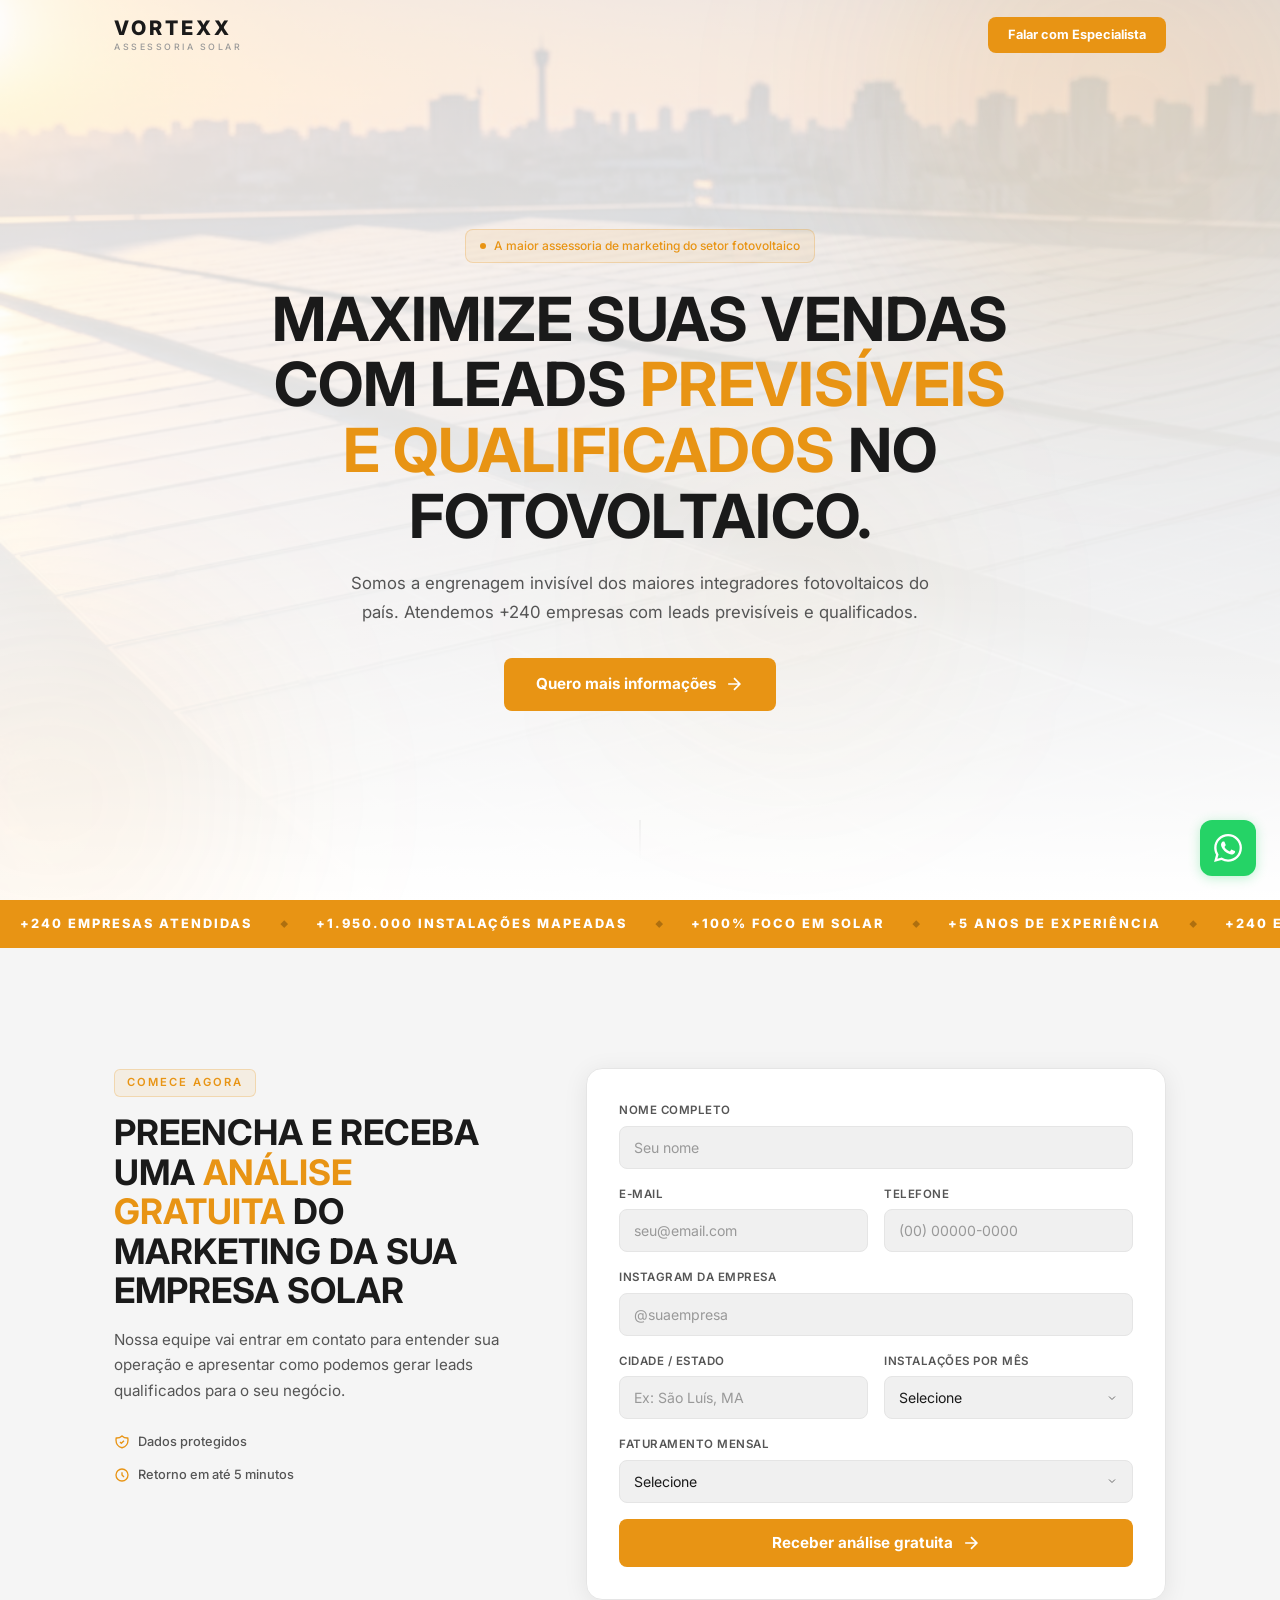
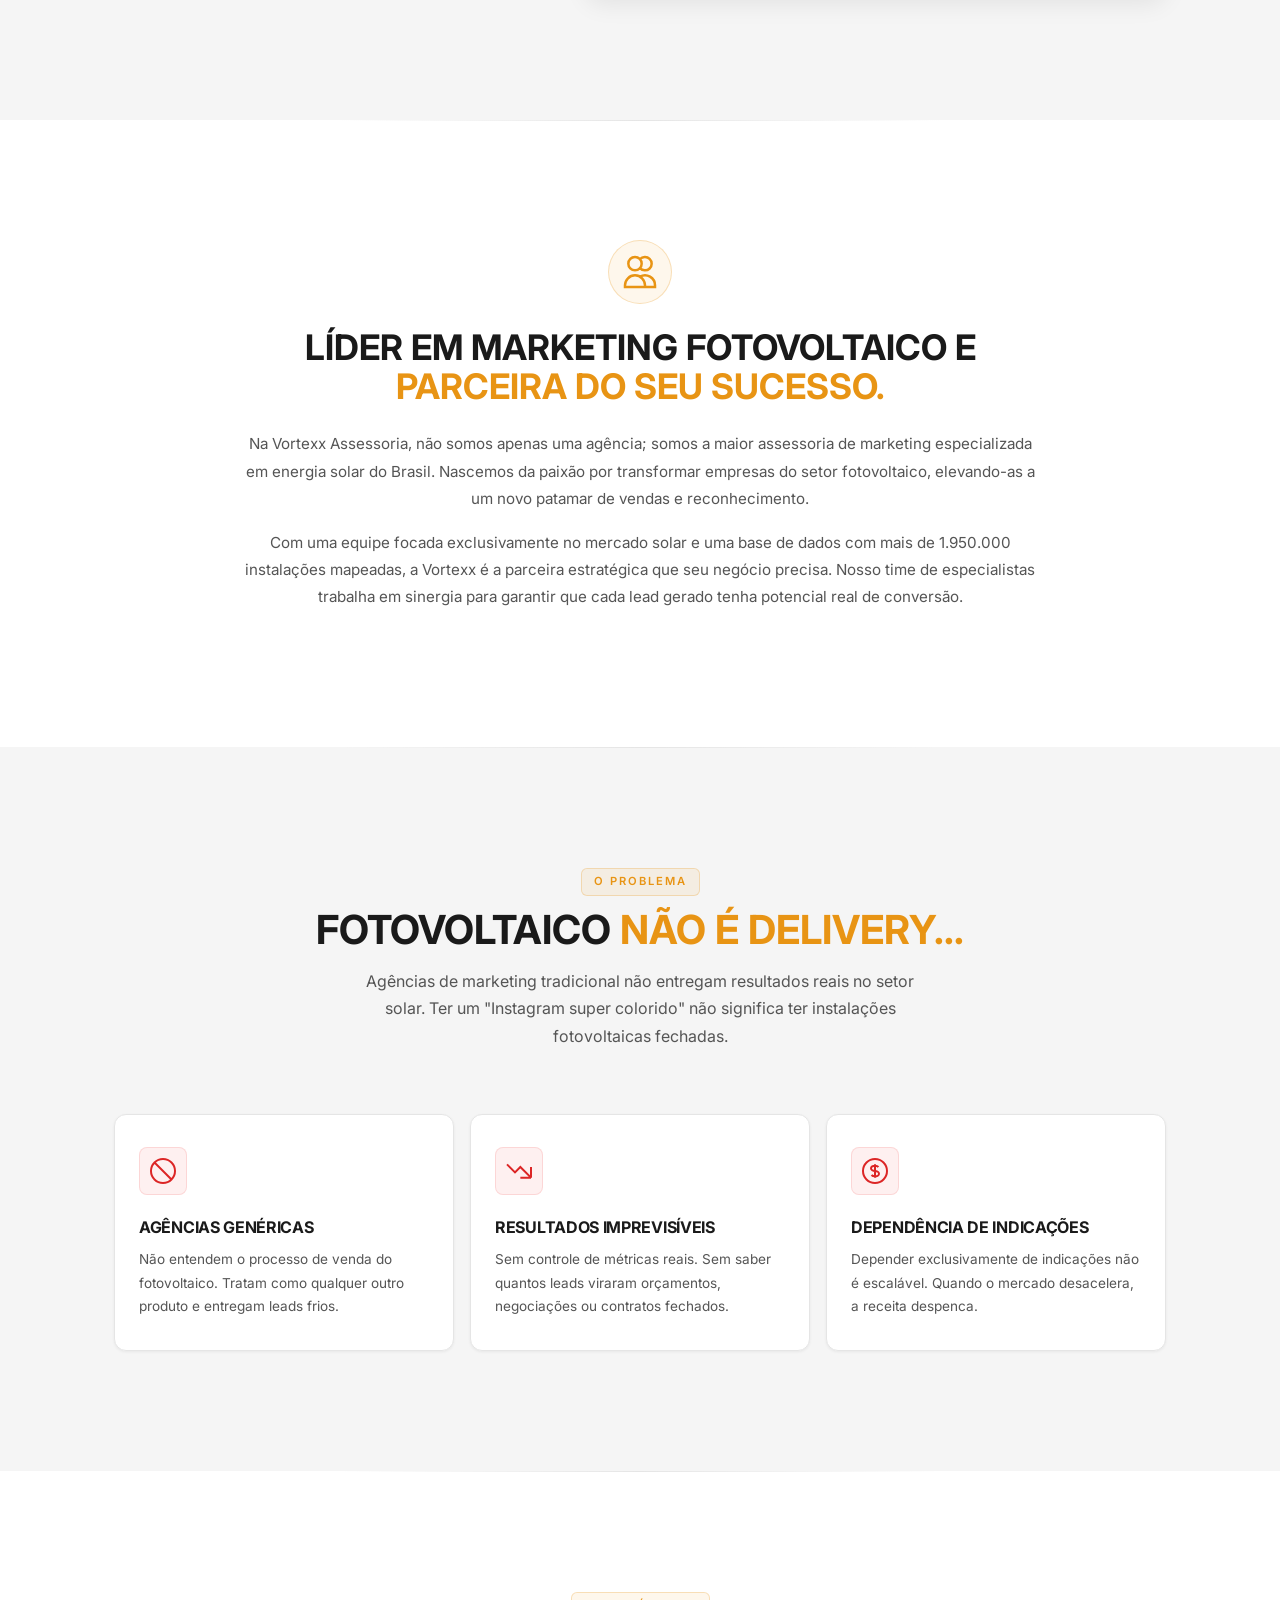
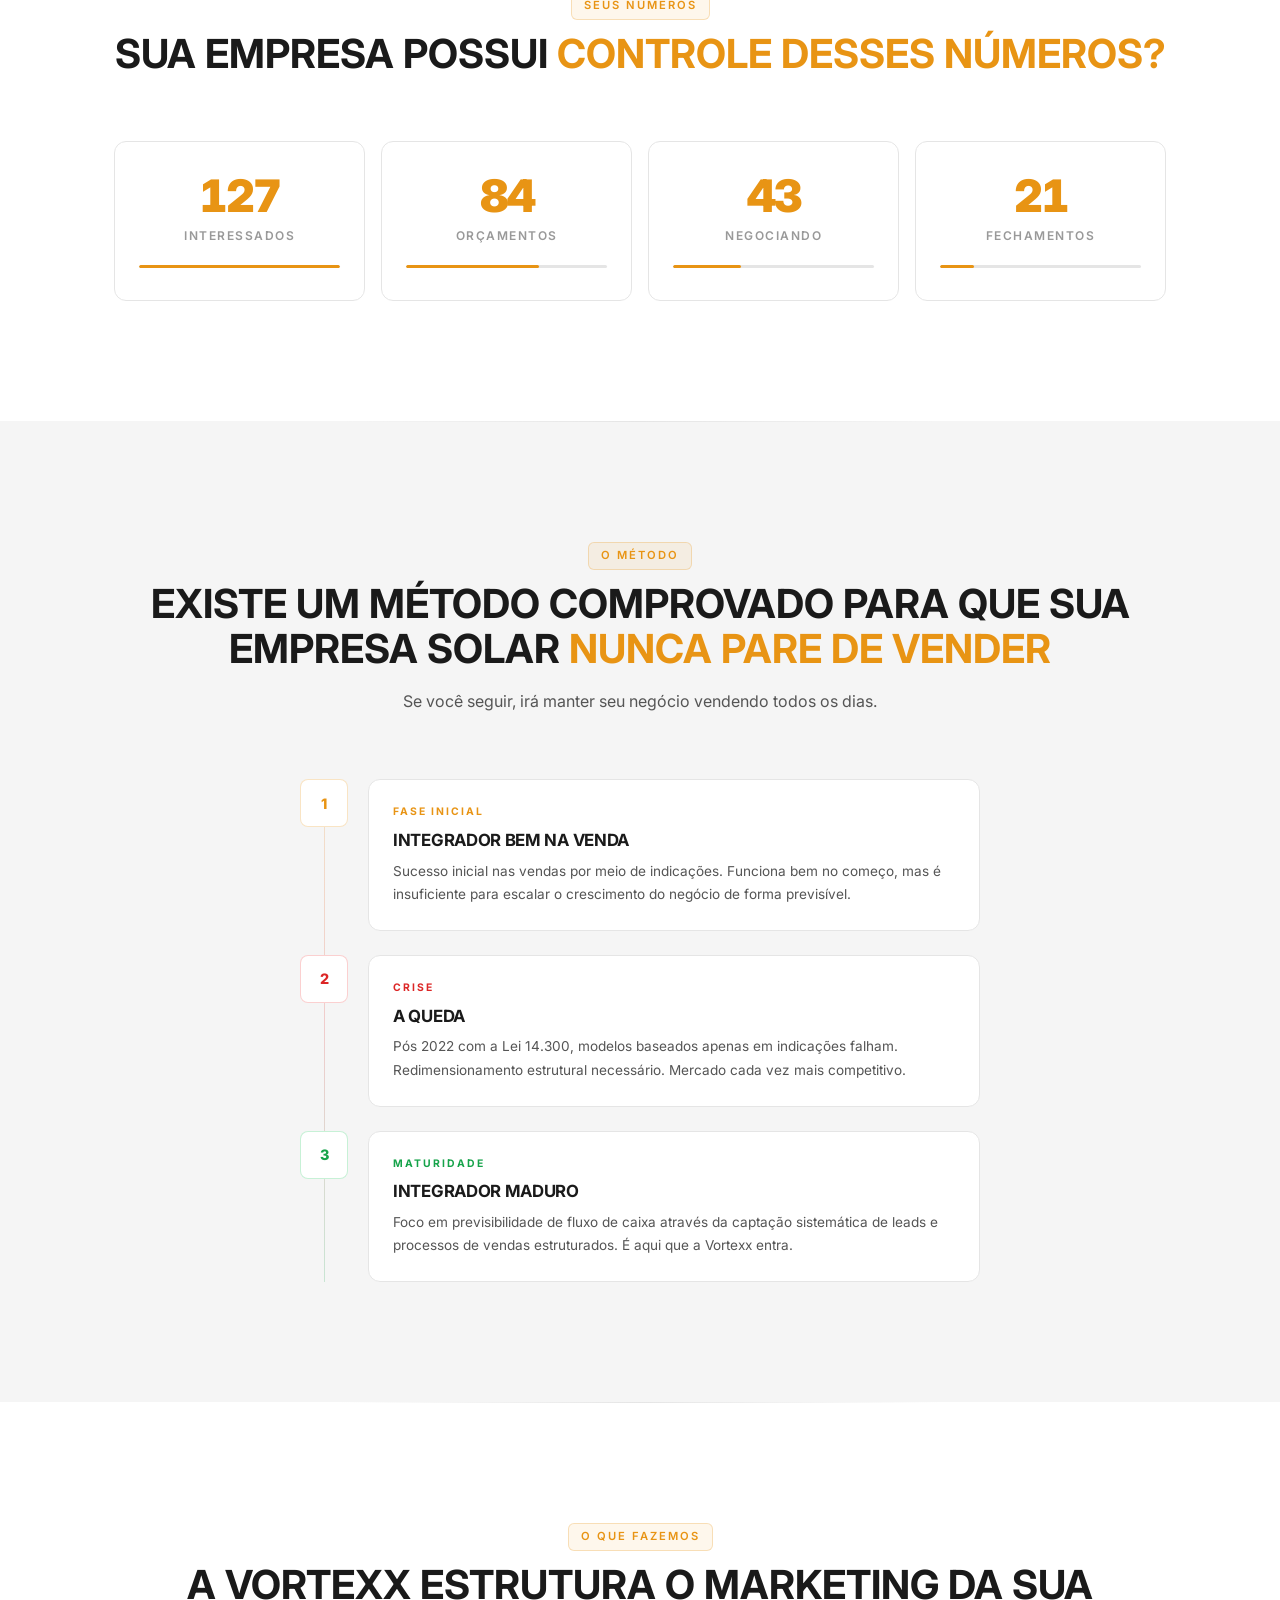
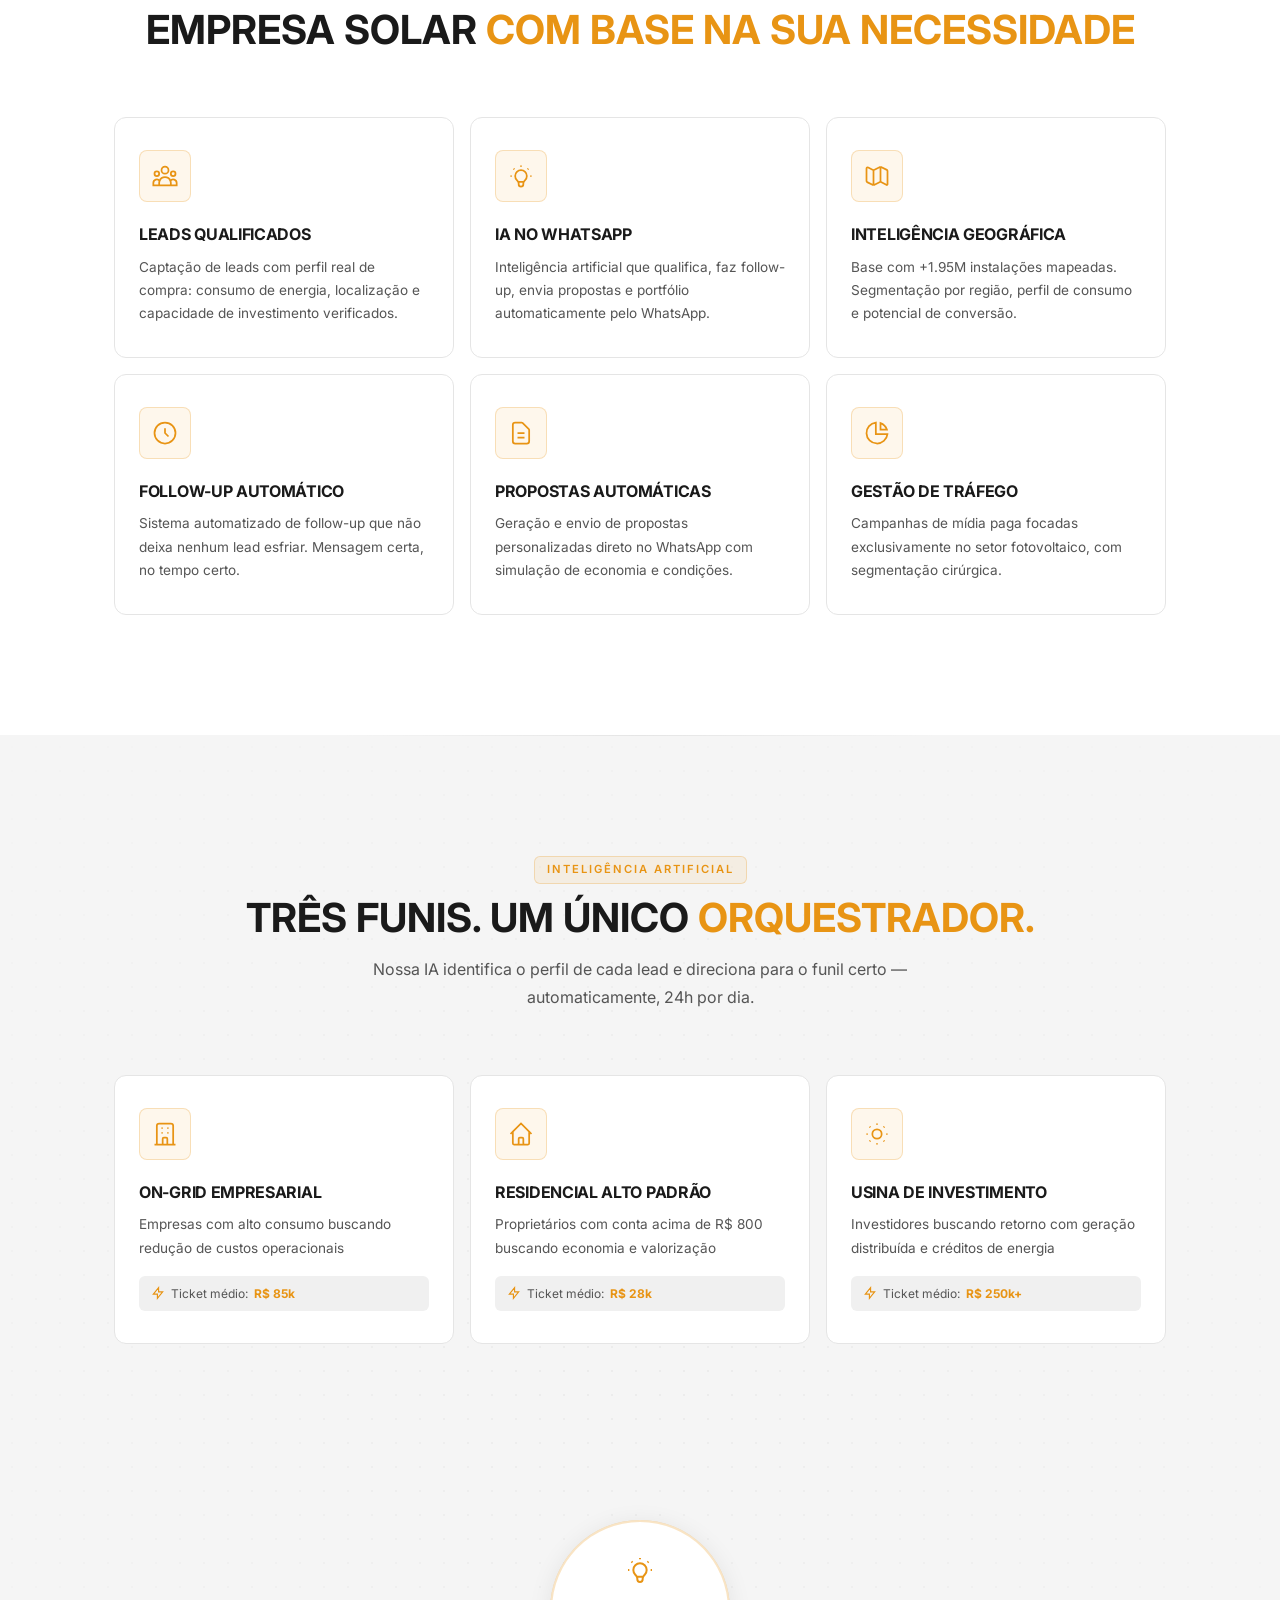
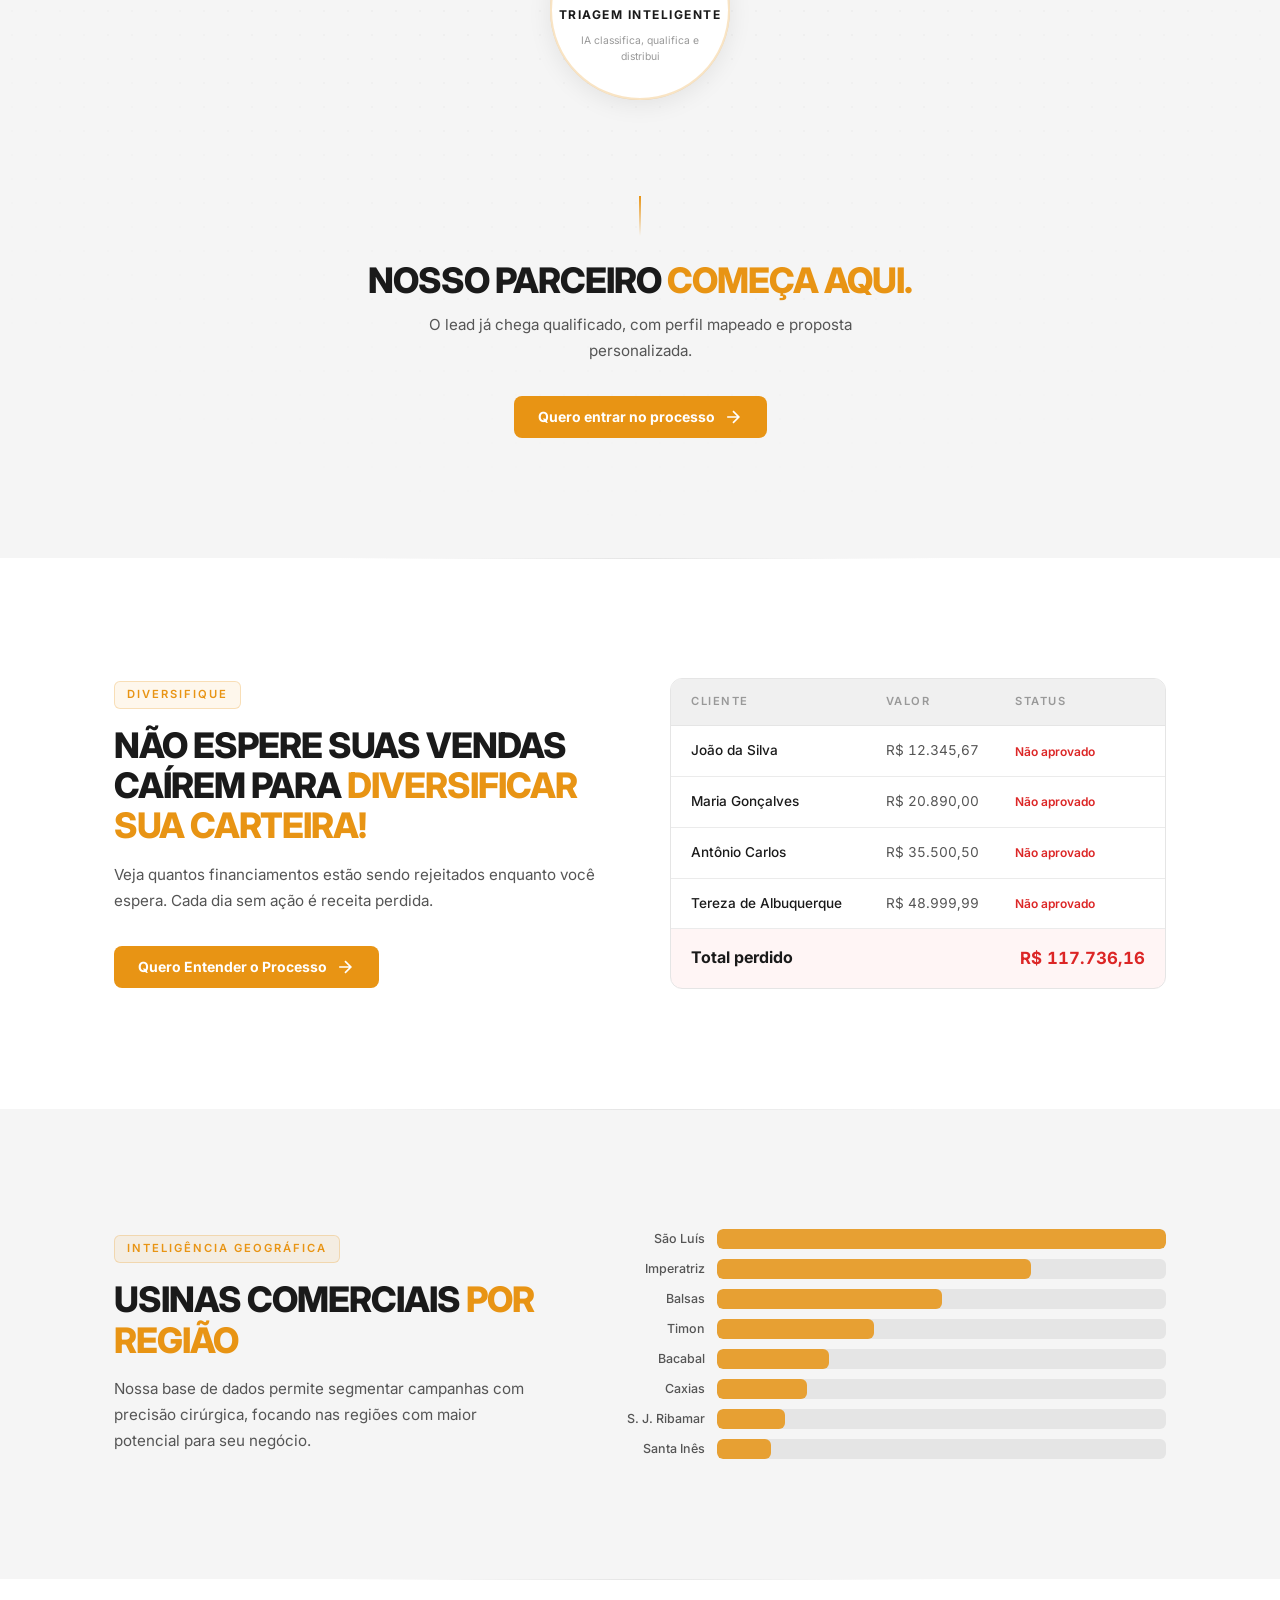
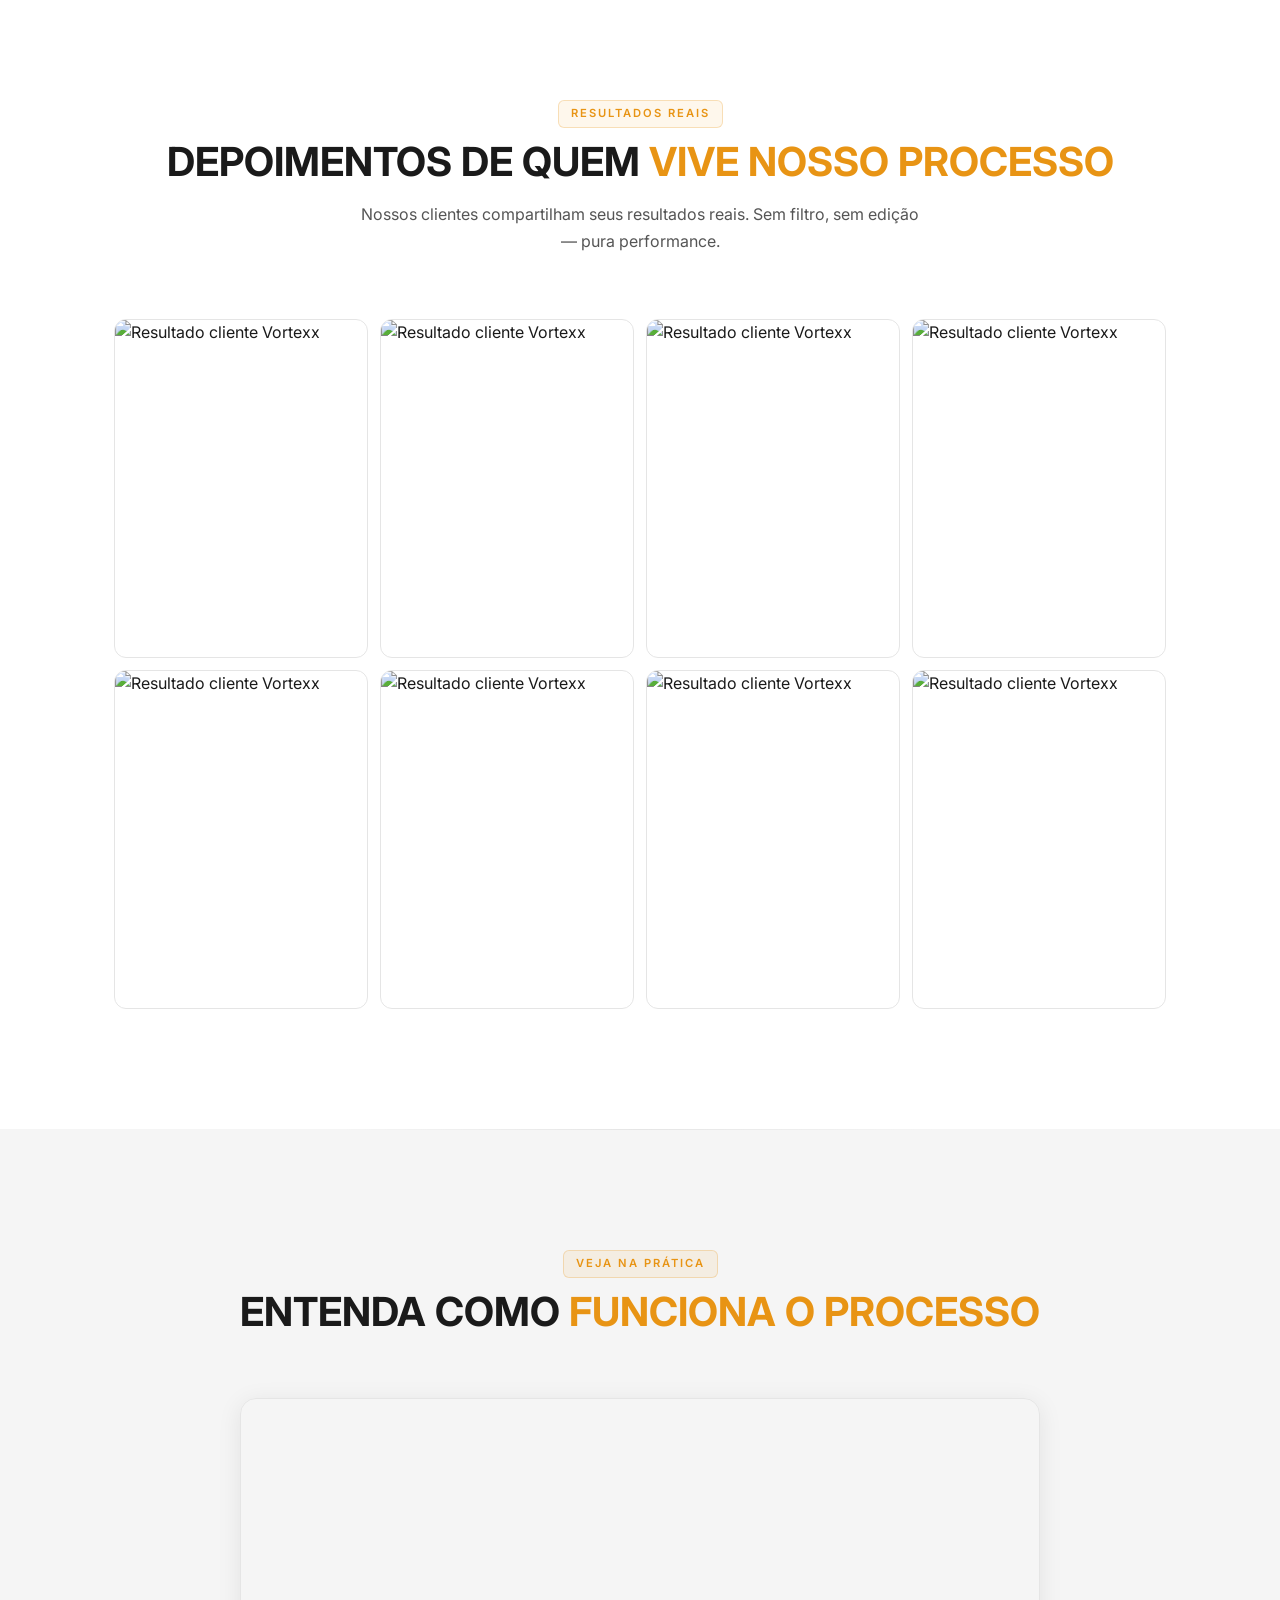
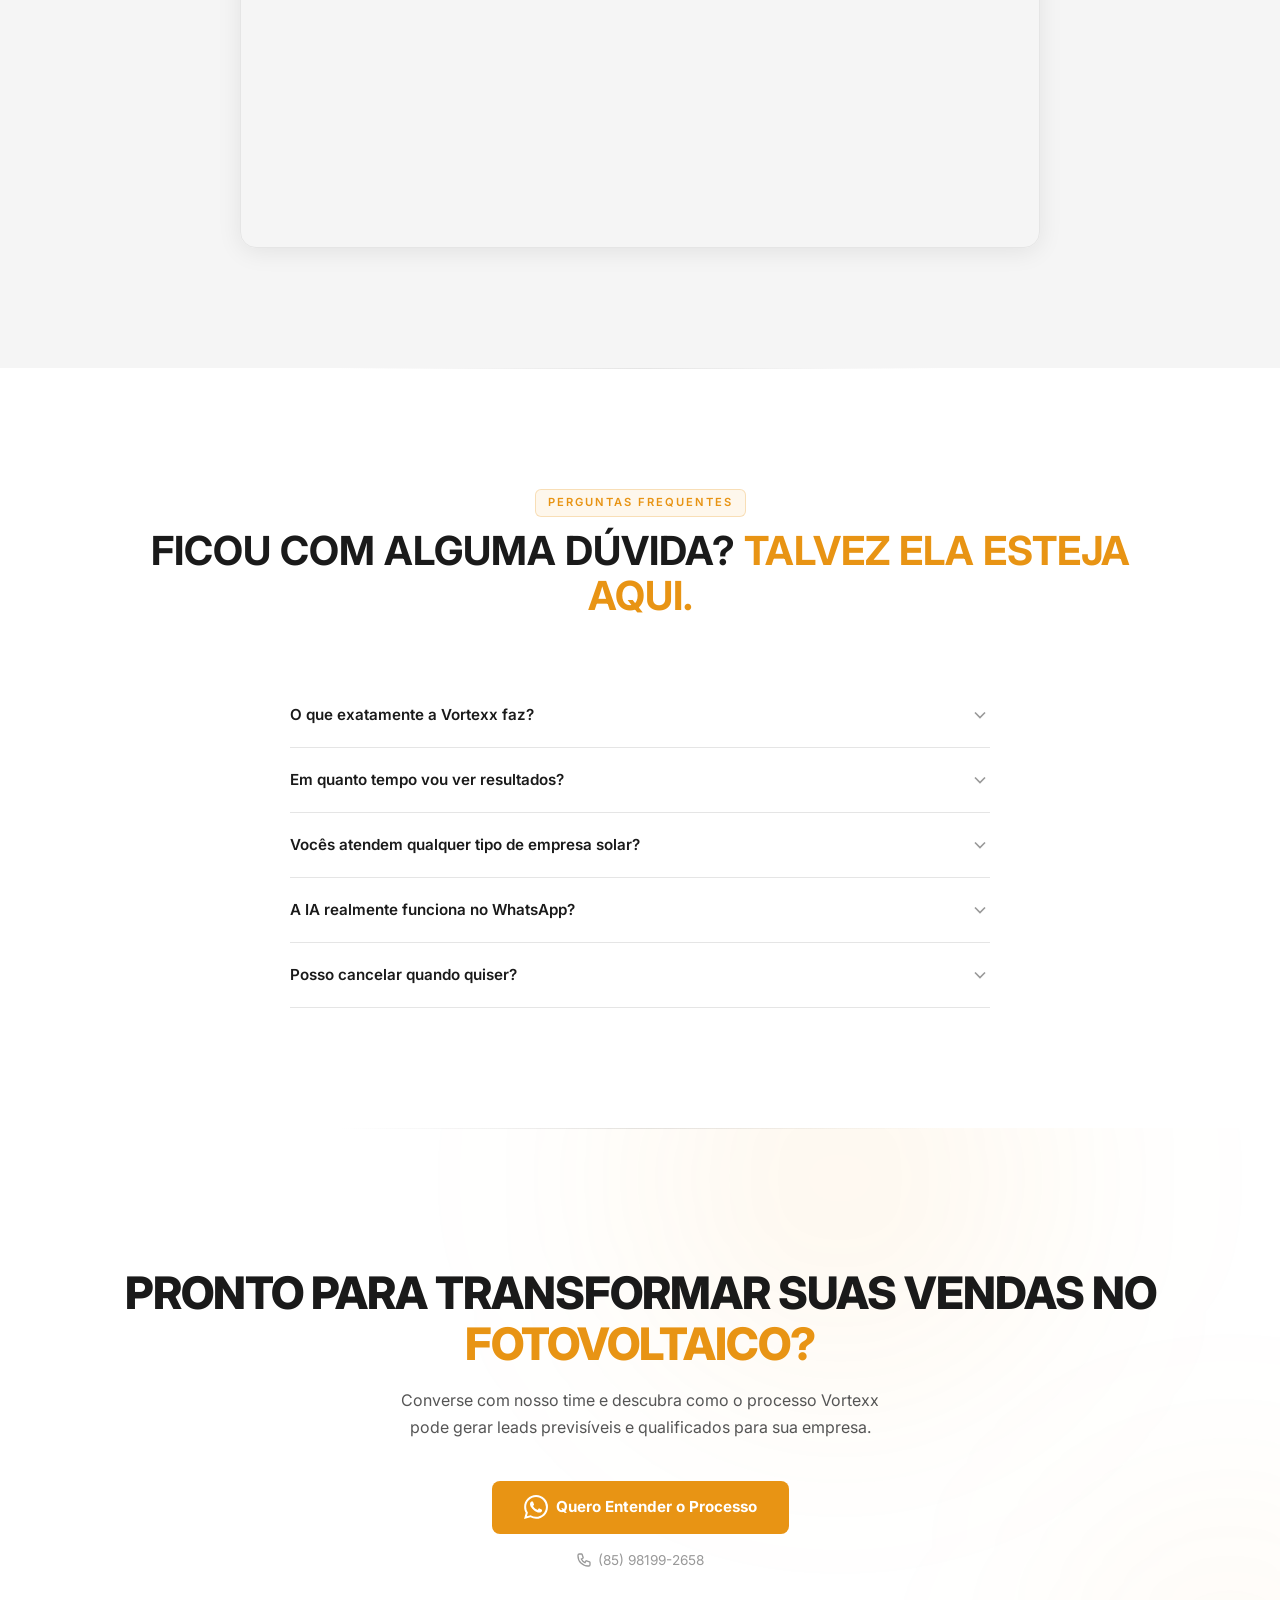
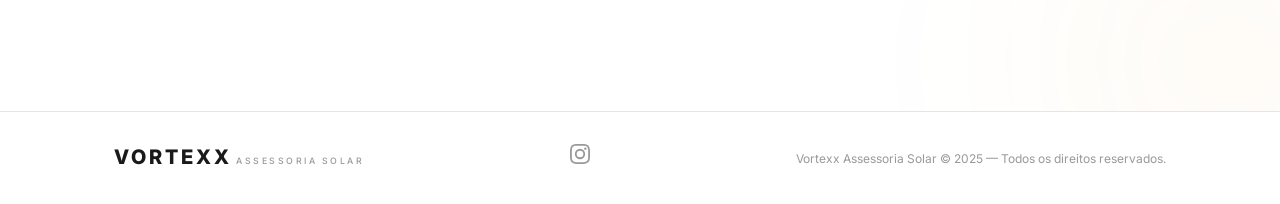
==== commit 376da46e: "fix: remove duplicate Lead event from form submit Lead event was firing both on form submit (script." ====
--- a/index-full.html
+++ b/index-full.html
@@ -9,6 +9,22 @@
     <link rel="preconnect" href="https://fonts.gstatic.com" crossorigin>
     <link href="https://fonts.googleapis.com/css2?family=Inter:wght@300;400;500;600;700;800;900&display=swap" rel="stylesheet">
     <link rel="stylesheet" href="style.css">
+
+    <!-- Meta Pixel Code -->
+    <script>
+    !function(f,b,e,v,n,t,s)
+    {if(f.fbq)return;n=f.fbq=function(){n.callMethod?
+    n.callMethod.apply(n,arguments):n.queue.push(arguments)};
+    if(!f._fbq)f._fbq=n;n.push=n;n.loaded=!0;n.version='2.0';
+    n.queue=[];t=b.createElement(e);t.async=!0;
+    t.src=v;s=b.getElementsByTagName(e)[0];
+    s.parentNode.insertBefore(t,s)}(window, document,'script',
+    'https://connect.facebook.net/en_US/fbevents.js');
+    fbq('init', '991766257361929');
+    fbq('track', 'PageView');
+    </script>
+    <noscript><img height="1" width="1" style="display:none" src="https://www.facebook.com/tr?id=991766257361929&ev=PageView&noscript=1"/></noscript>
+    <!-- End Meta Pixel Code -->
 </head>
 <body>
 
--- a/style.css
+++ b/style.css
@@ -165,9 +165,13 @@
     border-radius:var(--radius-md); font-size:0.75rem; color:var(--accent); font-weight:500; margin-bottom:24px;
 }
 .badge-dot { width:6px; height:6px; background:var(--accent); border-radius:50%; animation:pulse-subtle 2s ease infinite; }
+h1, h2, h3, .statement-content h2 {
+    font-family:'Barlow Condensed', 'Inter', sans-serif;
+    text-transform:uppercase;
+}
 .hero h1 {
-    font-size:clamp(2.2rem,5vw,3.8rem); line-height:1.1; font-weight:900;
-    margin-bottom:20px; letter-spacing:-1.5px;
+    font-size:clamp(2.2rem,5vw,3.8rem); line-height:1.08; font-weight:700;
+    margin-bottom:20px; letter-spacing:0;
 }
 .gradient-text { color:var(--accent); }
 .hero-subtitle { font-size:1.05rem; color:var(--foreground-secondary); line-height:1.7; margin-bottom:32px; max-width:600px; margin-left:auto; margin-right:auto; }
@@ -199,7 +203,7 @@
     letter-spacing:2px; color:var(--accent); margin-bottom:12px; padding:4px 12px;
     background:var(--accent-subtle); border:1px solid var(--accent-border); border-radius:var(--radius-sm);
 }
-.section-header h2 { font-size:clamp(1.7rem,3.5vw,2.5rem); font-weight:800; line-height:1.15; margin-bottom:16px; letter-spacing:-1px; }
+.section-header h2 { font-size:clamp(1.7rem,3.5vw,2.5rem); font-weight:700; line-height:1.12; margin-bottom:16px; letter-spacing:0; }
 .section-desc { font-size:1rem; color:var(--foreground-secondary); max-width:560px; margin:0 auto; line-height:1.7; }
 .section + .section::before {
     content:''; position:absolute; top:0; left:50%; transform:translateX(-50%);
@@ -214,8 +218,8 @@
 .statement-section + .section::before { display:none !important; }
 .statement-content { text-align:center; max-width:700px; margin:0 auto; }
 .statement-content h2 {
-    font-size:clamp(1.6rem,3.5vw,2.6rem); font-weight:800; line-height:1.15;
-    letter-spacing:-1px; color:var(--background);
+    font-size:clamp(1.6rem,3.5vw,2.6rem); font-weight:700; line-height:1.12;
+    letter-spacing:0; color:var(--background);
 }
 
 /* ============================================
@@ -224,10 +228,25 @@
 .form-section { background:var(--background-secondary); }
 .form-wrapper { display:grid; grid-template-columns:1fr 1fr; gap:60px; align-items:start; }
 .form-text .section-tag { display:inline-block; text-align:left; margin-bottom:16px; }
-.form-text h2 { font-size:clamp(1.5rem,3vw,2.2rem); font-weight:800; line-height:1.15; margin-bottom:16px; letter-spacing:-1px; text-align:left; }
+.form-text h2 { font-size:clamp(1.5rem,3vw,2.2rem); font-weight:700; line-height:1.12; margin-bottom:16px; letter-spacing:0; text-align:left; }
 .form-text p { color:var(--foreground-secondary); line-height:1.7; font-size:0.95rem; margin-bottom:28px; }
 .form-trust { display:flex; flex-direction:column; gap:12px; }
 .form-trust-item { display:flex; align-items:center; gap:8px; font-size:0.8rem; color:var(--foreground-secondary); font-weight:500; }
+
+.form-steps { display:flex; flex-direction:column; gap:16px; margin-top:8px; }
+.form-step-card {
+    display:flex; gap:16px; align-items:flex-start;
+    background:var(--card); border:1px solid var(--border); border-radius:var(--radius-lg);
+    padding:24px; transition:var(--transition-base);
+}
+.form-step-card:hover { border-color:var(--accent-border); }
+.form-step-number {
+    width:40px; height:40px; border-radius:50%; background:var(--accent);
+    color:var(--accent-foreground); display:flex; align-items:center; justify-content:center;
+    font-size:0.9rem; font-weight:800; flex-shrink:0;
+}
+.form-step-content h4 { font-size:0.95rem; font-weight:700; margin-bottom:6px; letter-spacing:-0.3px; }
+.form-step-content p { font-size:0.82rem; color:var(--foreground-secondary); line-height:1.7; margin-bottom:0; }
 
 .form-card {
     background:var(--card); border:1px solid var(--border); border-radius:var(--radius-xl);
@@ -259,8 +278,19 @@
     border:1px solid var(--accent-border); display:flex; align-items:center; justify-content:center;
     margin:0 auto 24px; color:var(--accent);
 }
-.about-wrapper h2 { font-size:clamp(1.5rem,3vw,2.2rem); font-weight:800; line-height:1.2; margin-bottom:24px; letter-spacing:-0.5px; text-transform:uppercase; }
+.about-wrapper h2 { font-size:clamp(1.5rem,3vw,2.2rem); font-weight:700; line-height:1.12; margin-bottom:24px; letter-spacing:0; }
 .about-wrapper p { color:var(--foreground-secondary); line-height:1.8; font-size:0.95rem; margin-bottom:16px; }
+.about-numbers {
+    display:grid; grid-template-columns:repeat(3,1fr); gap:16px; margin-top:40px;
+}
+.about-number-item {
+    display:flex; flex-direction:column; align-items:center; gap:4px;
+    padding:24px 16px; background:var(--background-secondary); border:1px solid var(--border);
+    border-radius:var(--radius-lg); transition:var(--transition-base);
+}
+.about-number-item:hover { border-color:var(--accent-border); }
+.about-number { font-size:2.2rem; font-weight:900; color:var(--accent); letter-spacing:-2px; line-height:1; }
+.about-number-label { font-size:0.72rem; font-weight:600; color:var(--foreground-muted); text-transform:uppercase; letter-spacing:1px; text-align:center; }
 
 /* ============================================
    PROBLEM SECTION
@@ -566,6 +596,28 @@
 .cta-content h2 { font-size:clamp(1.8rem,4vw,2.8rem); font-weight:800; line-height:1.15; margin-bottom:16px; letter-spacing:-1px; }
 .cta-content p { font-size:1rem; color:var(--foreground-secondary); max-width:500px; margin:0 auto 40px; line-height:1.7; }
 .cta-phone { display:flex; align-items:center; justify-content:center; gap:6px; margin-top:16px; color:var(--foreground-muted); font-size:0.85rem; }
+
+/* ============================================
+   THANK YOU PAGES
+   ============================================ */
+.thankyou-icon { margin-bottom:24px; }
+.thankyou-steps {
+    display:flex; flex-direction:column; gap:16px;
+    max-width:480px; margin:0 auto; text-align:left;
+}
+.thankyou-step {
+    display:flex; gap:16px; align-items:flex-start;
+    background:var(--card); border:1px solid var(--border); border-radius:var(--radius-lg);
+    padding:20px 24px;
+}
+.thankyou-step-num {
+    width:36px; height:36px; border-radius:50%; background:var(--accent);
+    color:var(--accent-foreground); display:flex; align-items:center; justify-content:center;
+    font-size:0.85rem; font-weight:800; flex-shrink:0;
+    font-family:'Barlow Condensed', sans-serif;
+}
+.thankyou-step strong { font-size:0.9rem; display:block; margin-bottom:2px; }
+.thankyou-step p { font-size:0.8rem; color:var(--foreground-secondary); line-height:1.5; margin:0; }
 
 /* ============================================
    FOOTER
@@ -626,6 +678,10 @@
     :root { --section-padding:80px 0; }
     .hero { padding:100px 0 60px; }
     .hero h1 { font-size:1.8rem; }
+    .about-numbers { grid-template-columns:1fr; gap:10px; }
+    .about-number-item { flex-direction:row; gap:12px; padding:16px 20px; }
+    .about-number { font-size:1.6rem; }
+    .about-number-label { text-align:left; }
     .metrics-grid { grid-template-columns:1fr 1fr; gap:10px; }
     .metric-card { padding:24px 16px; }
     .metric-number { font-size:2rem; }
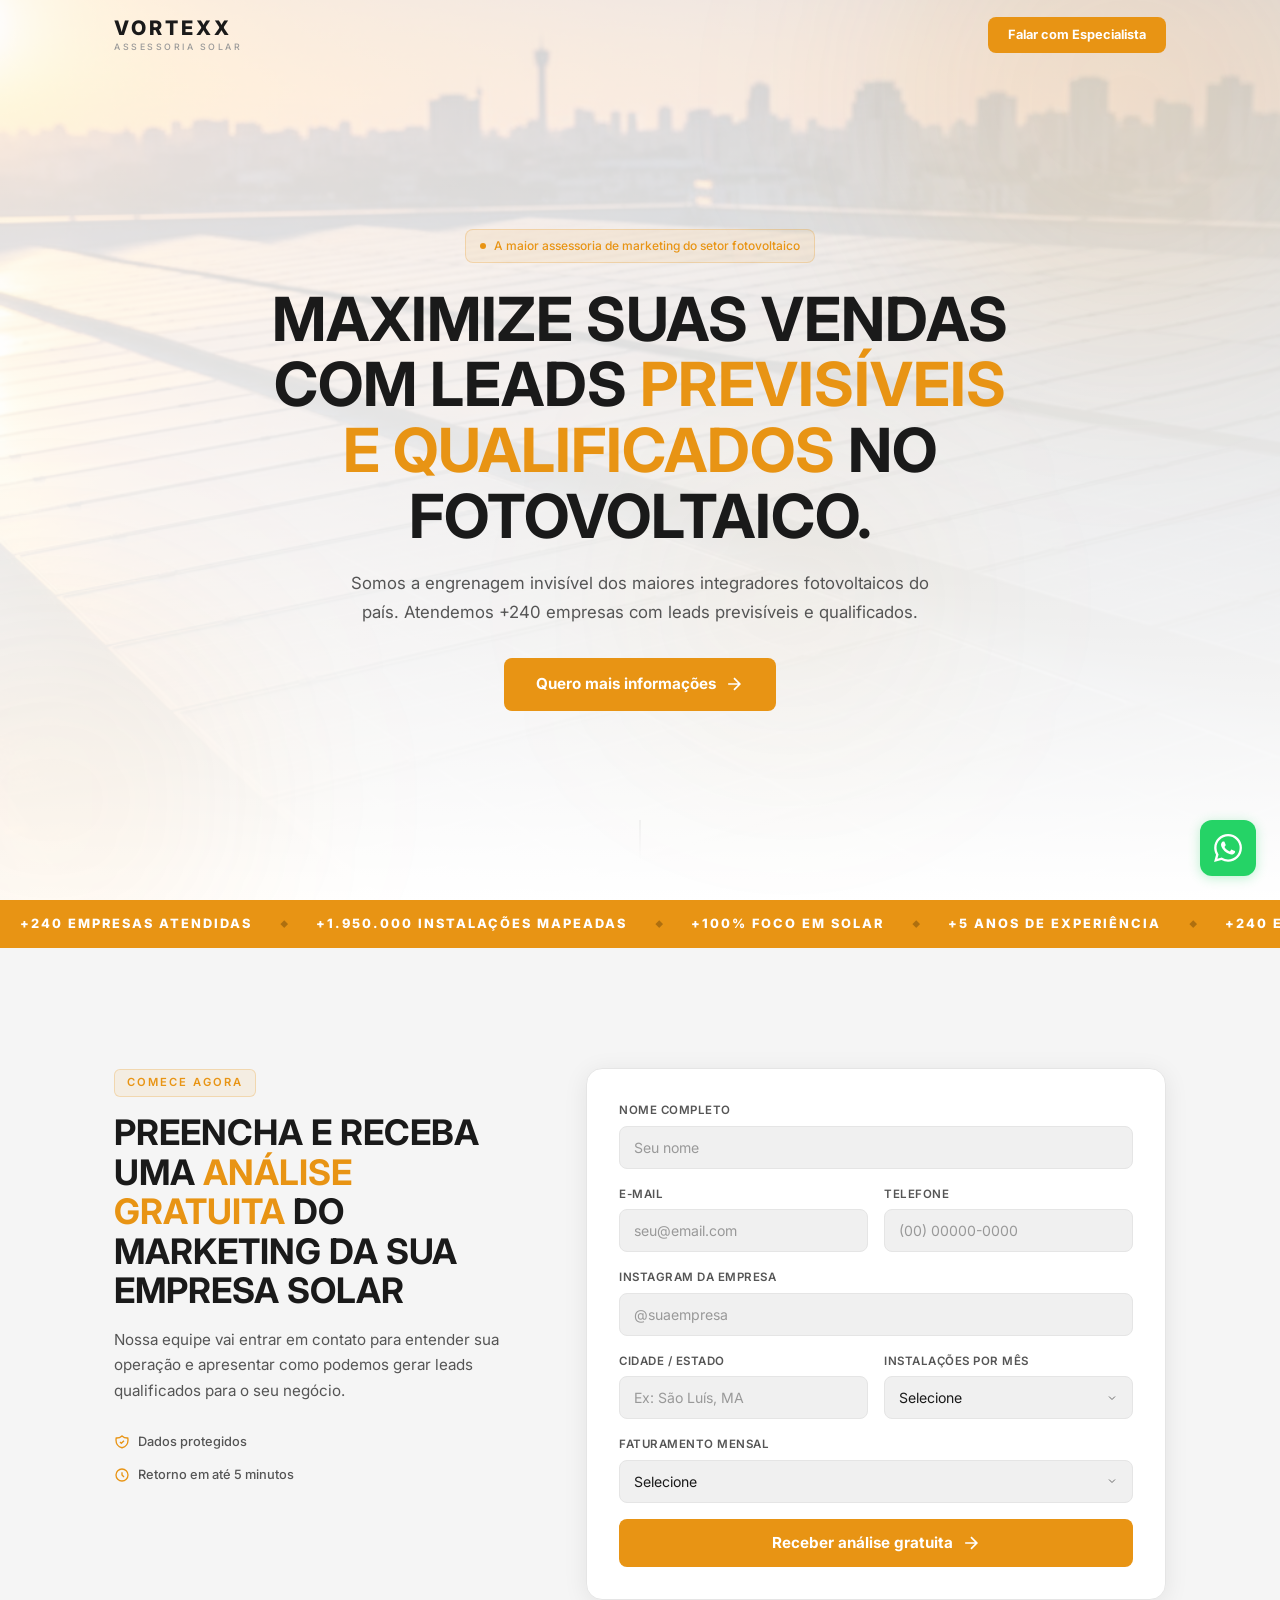
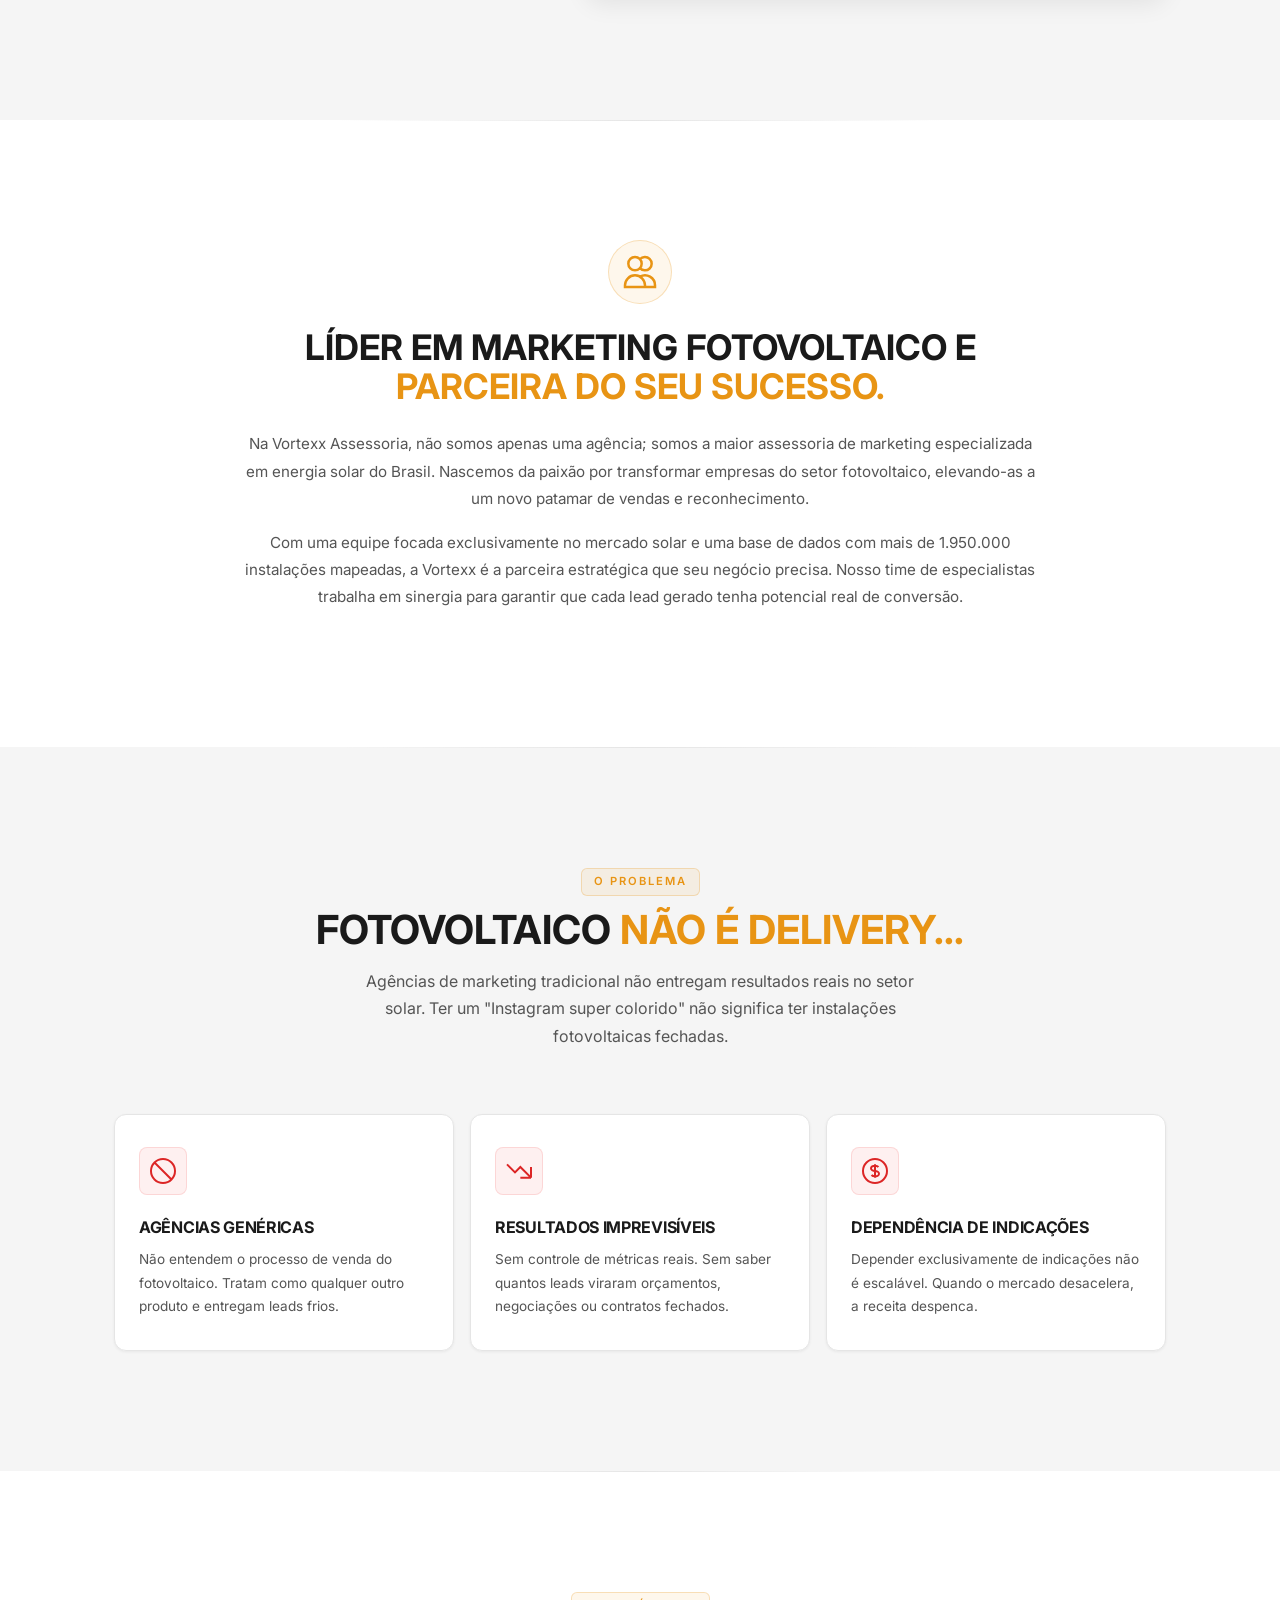
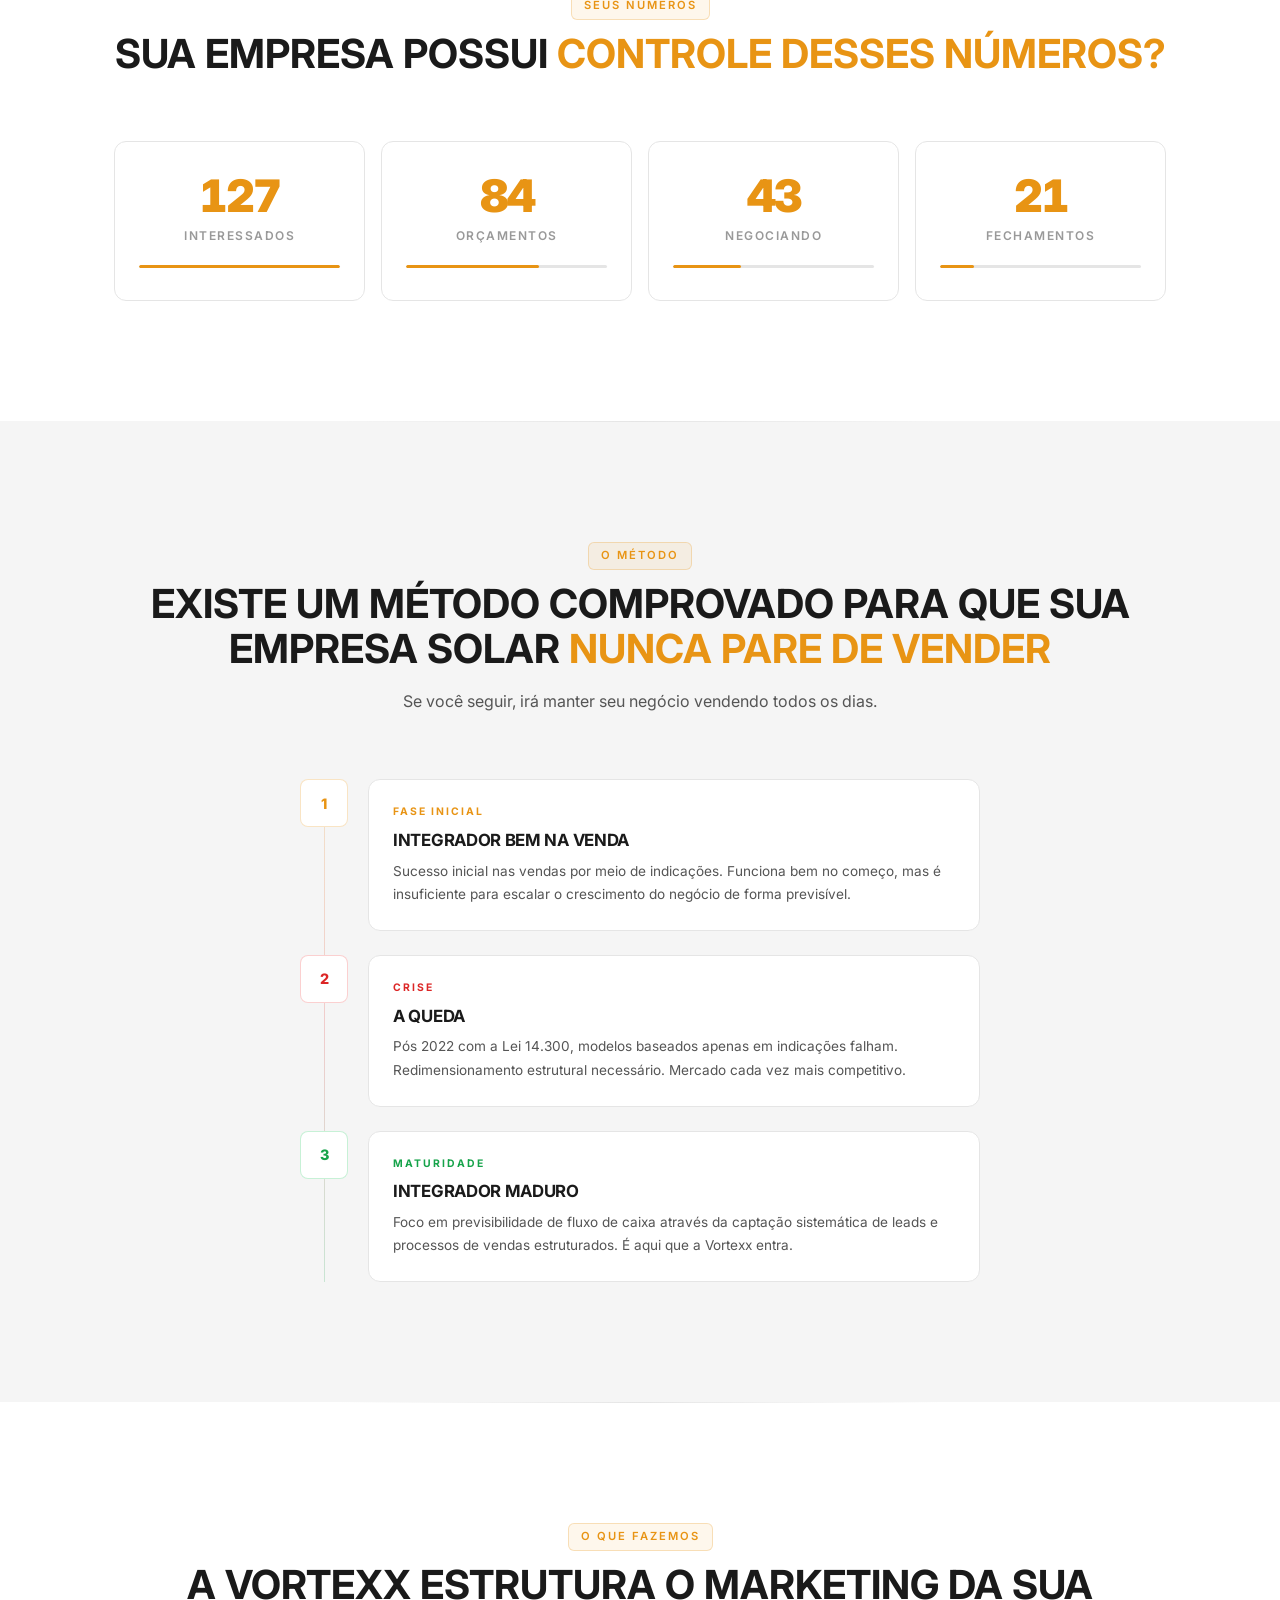
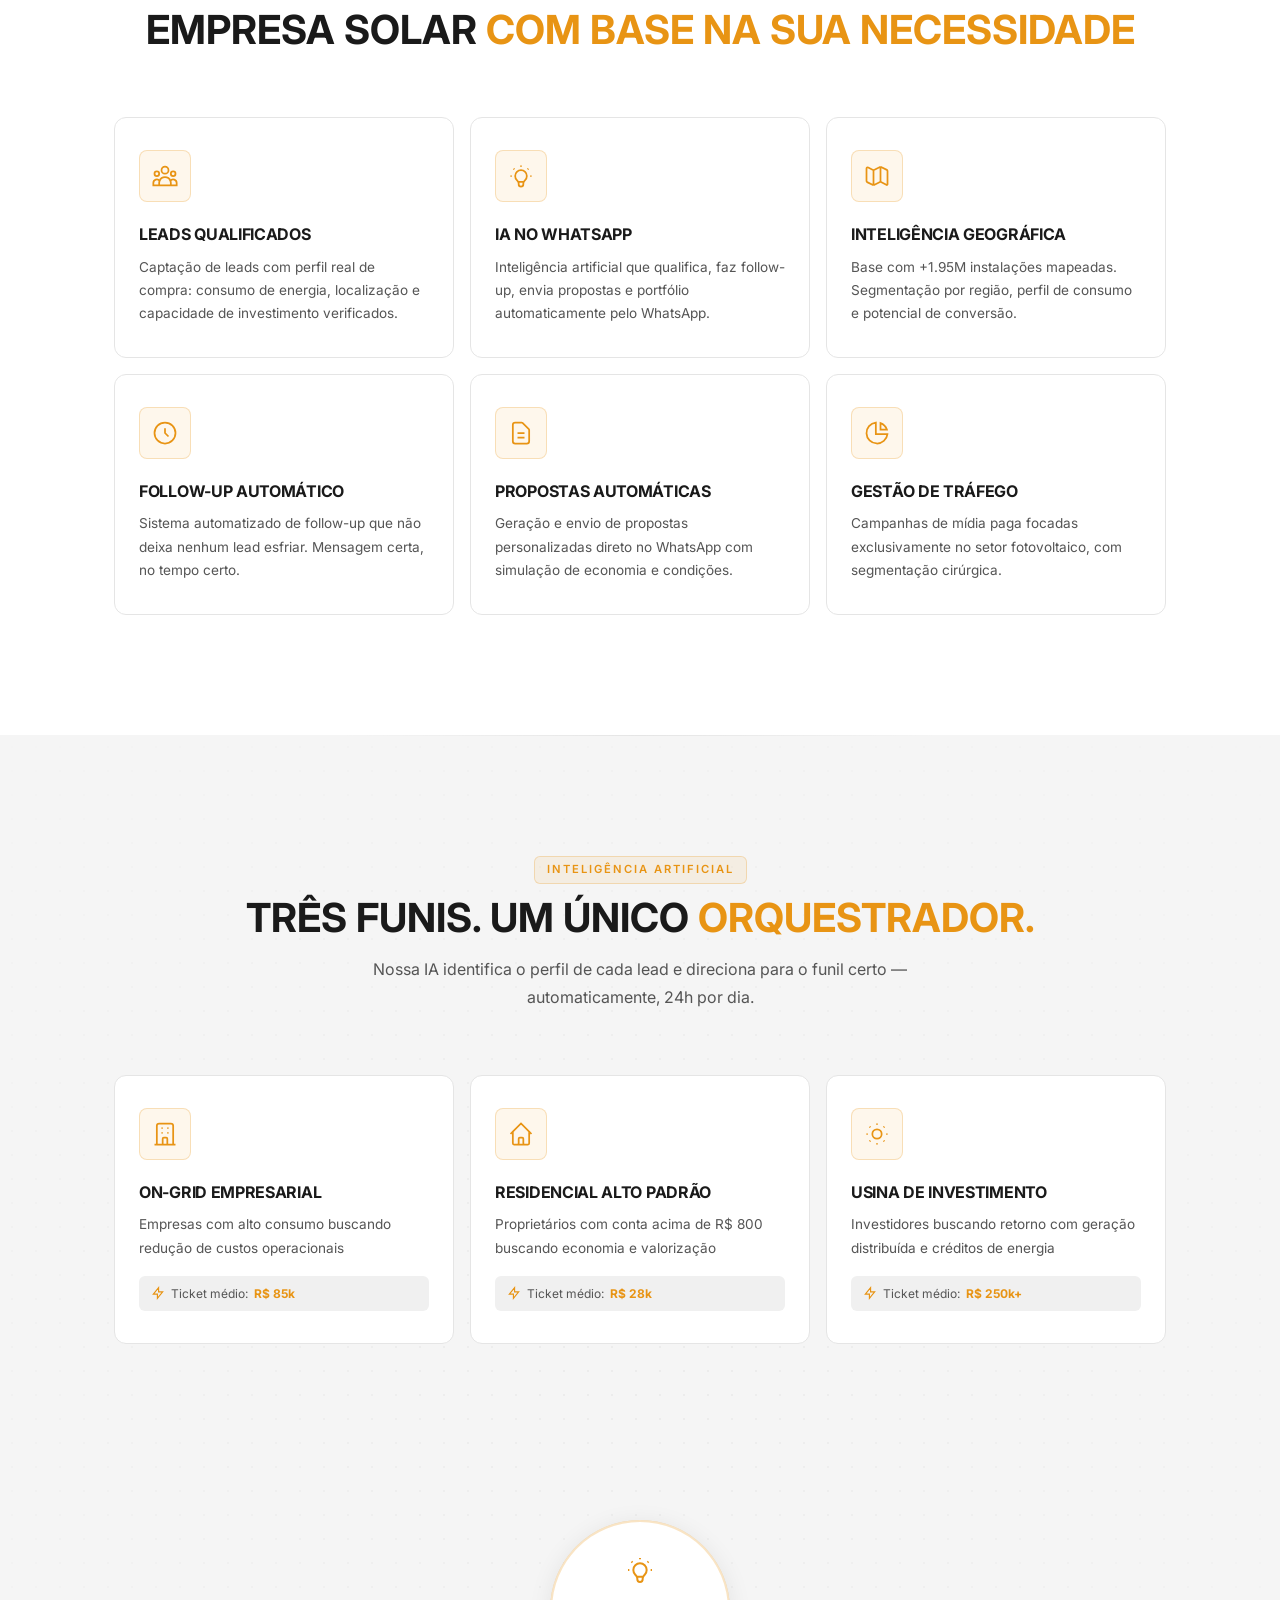
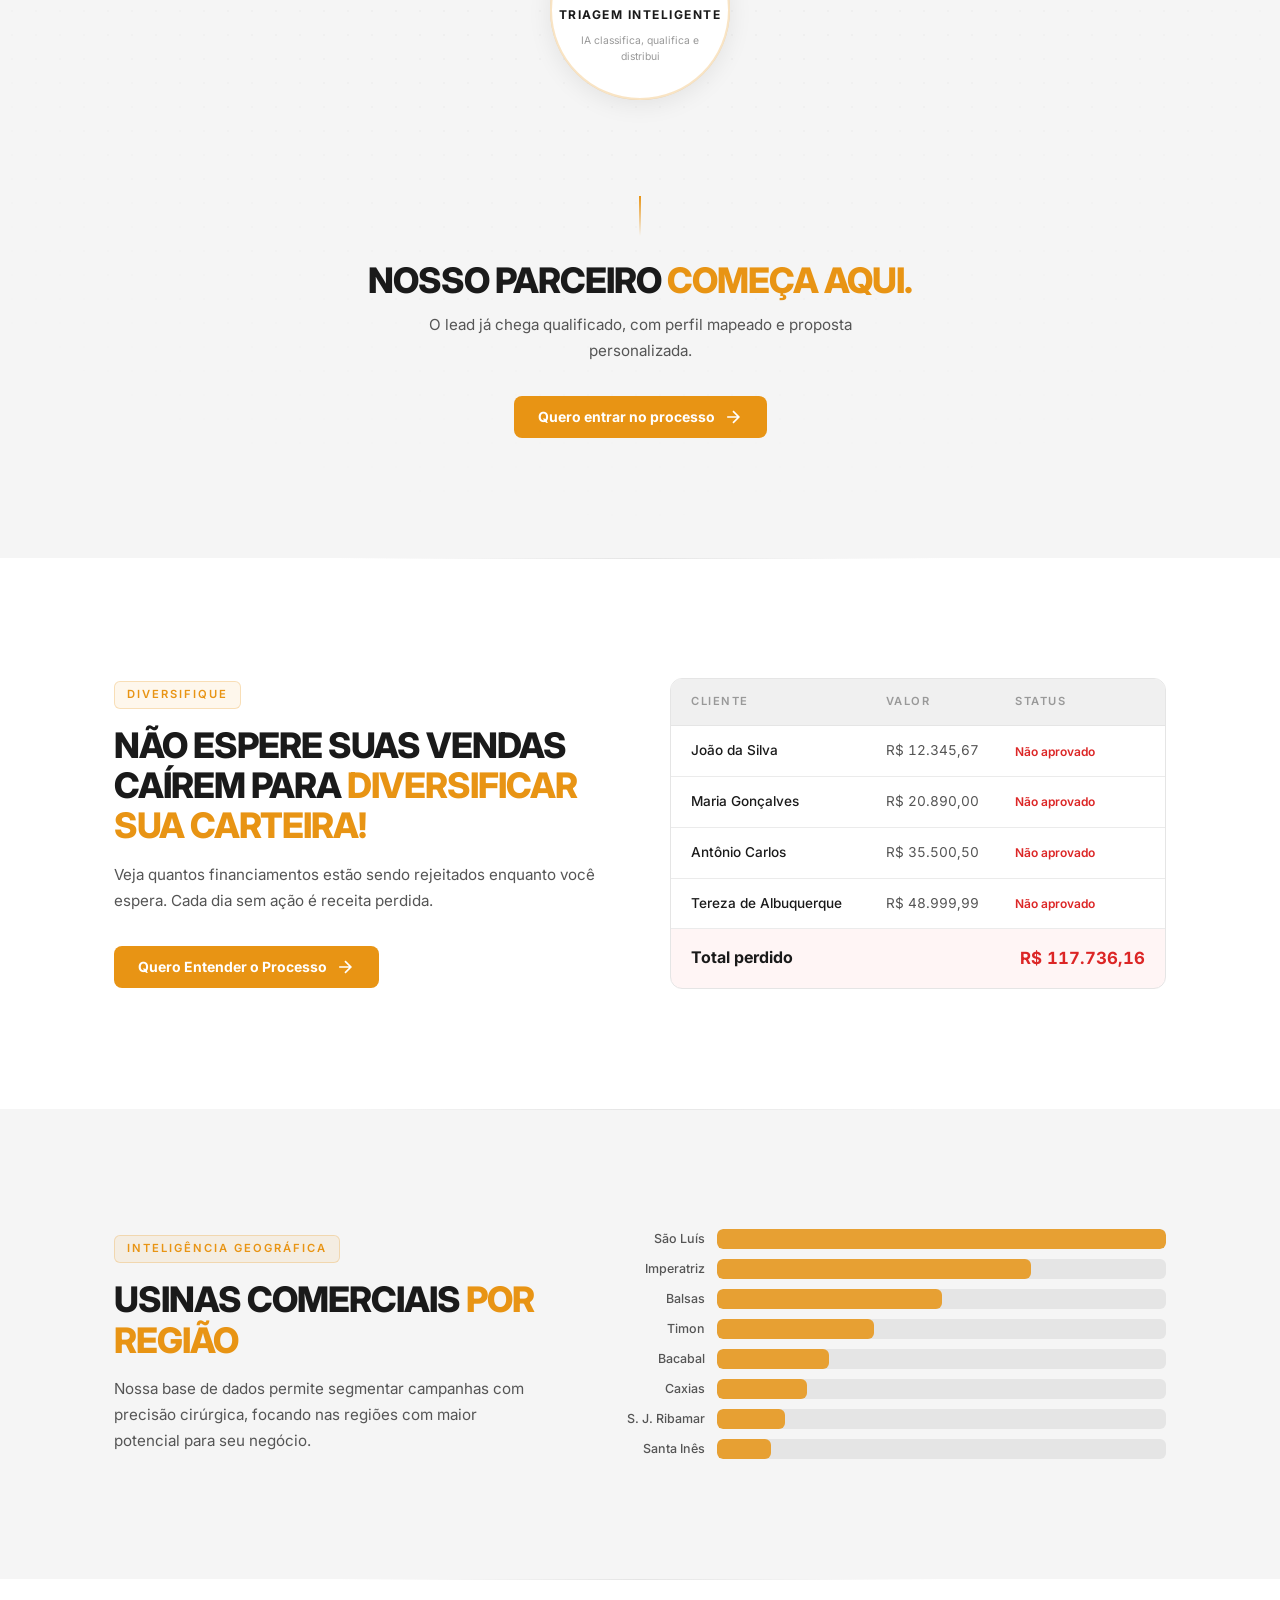
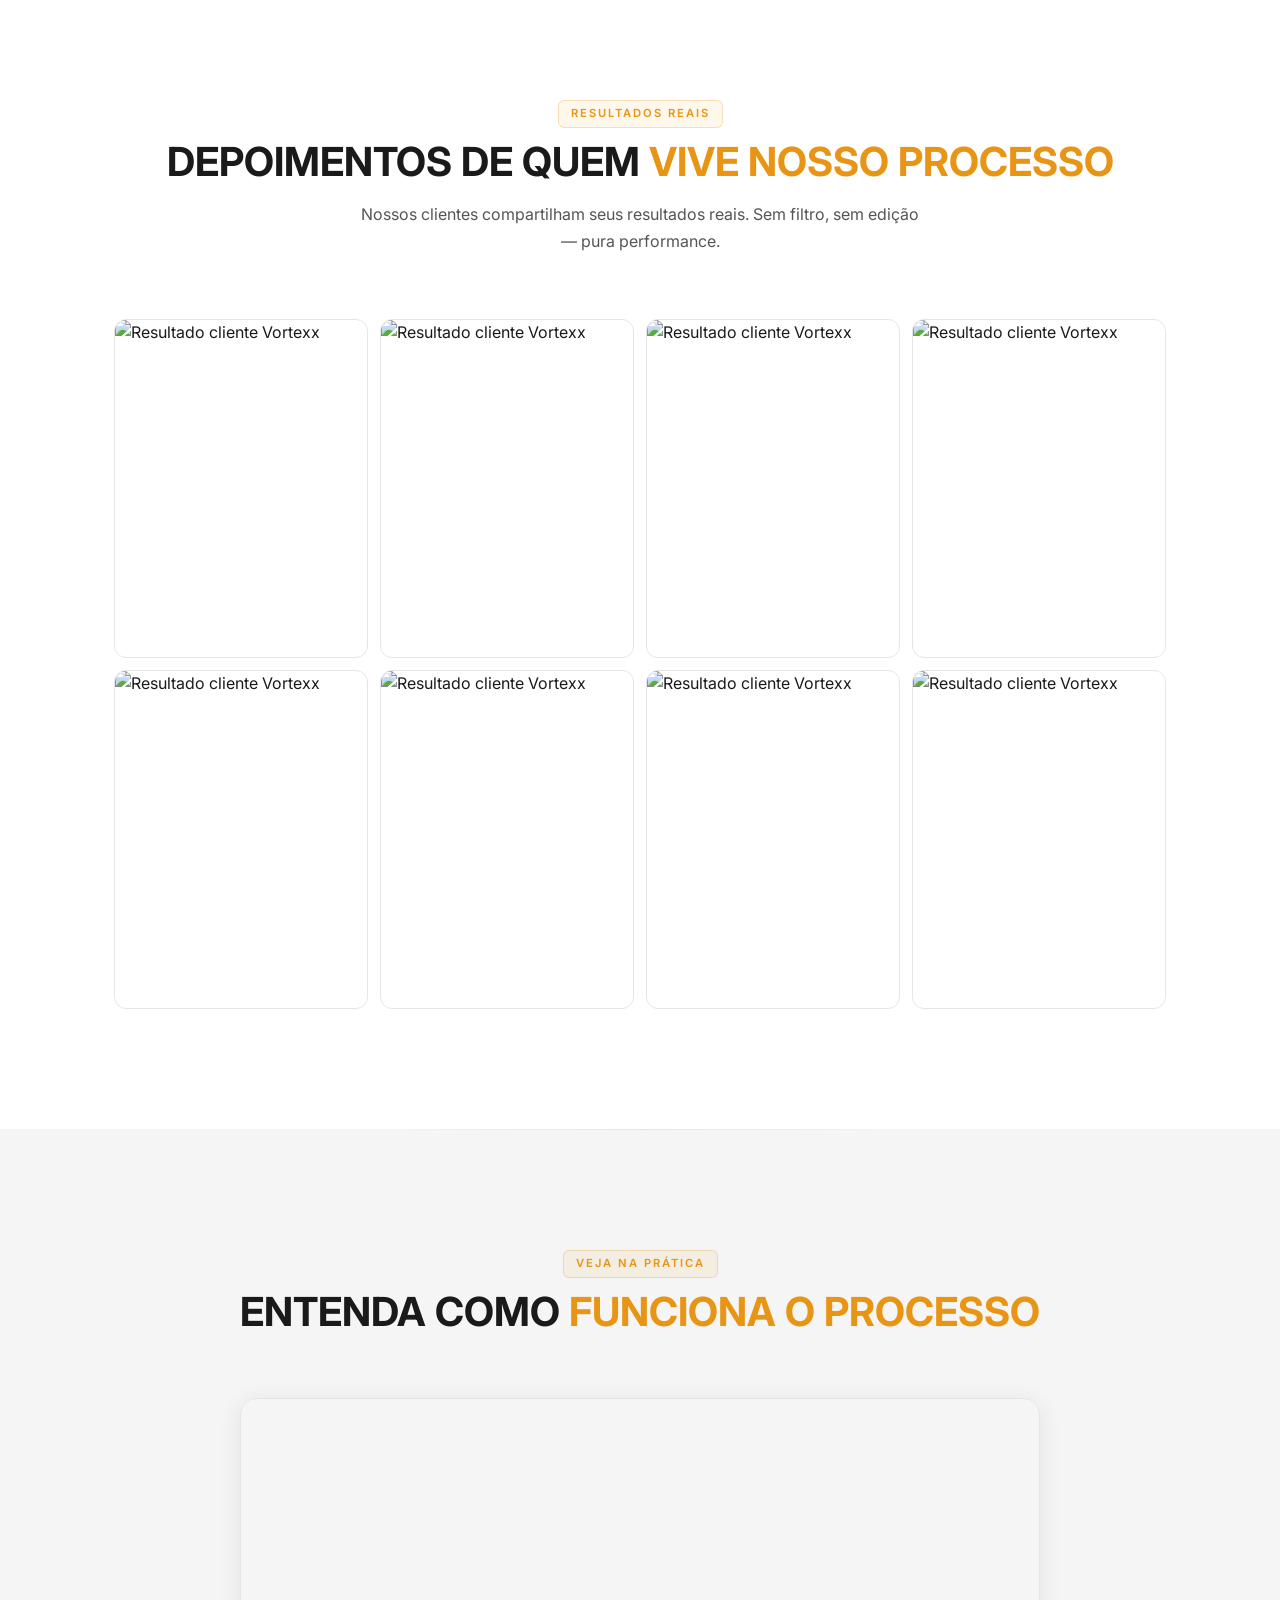
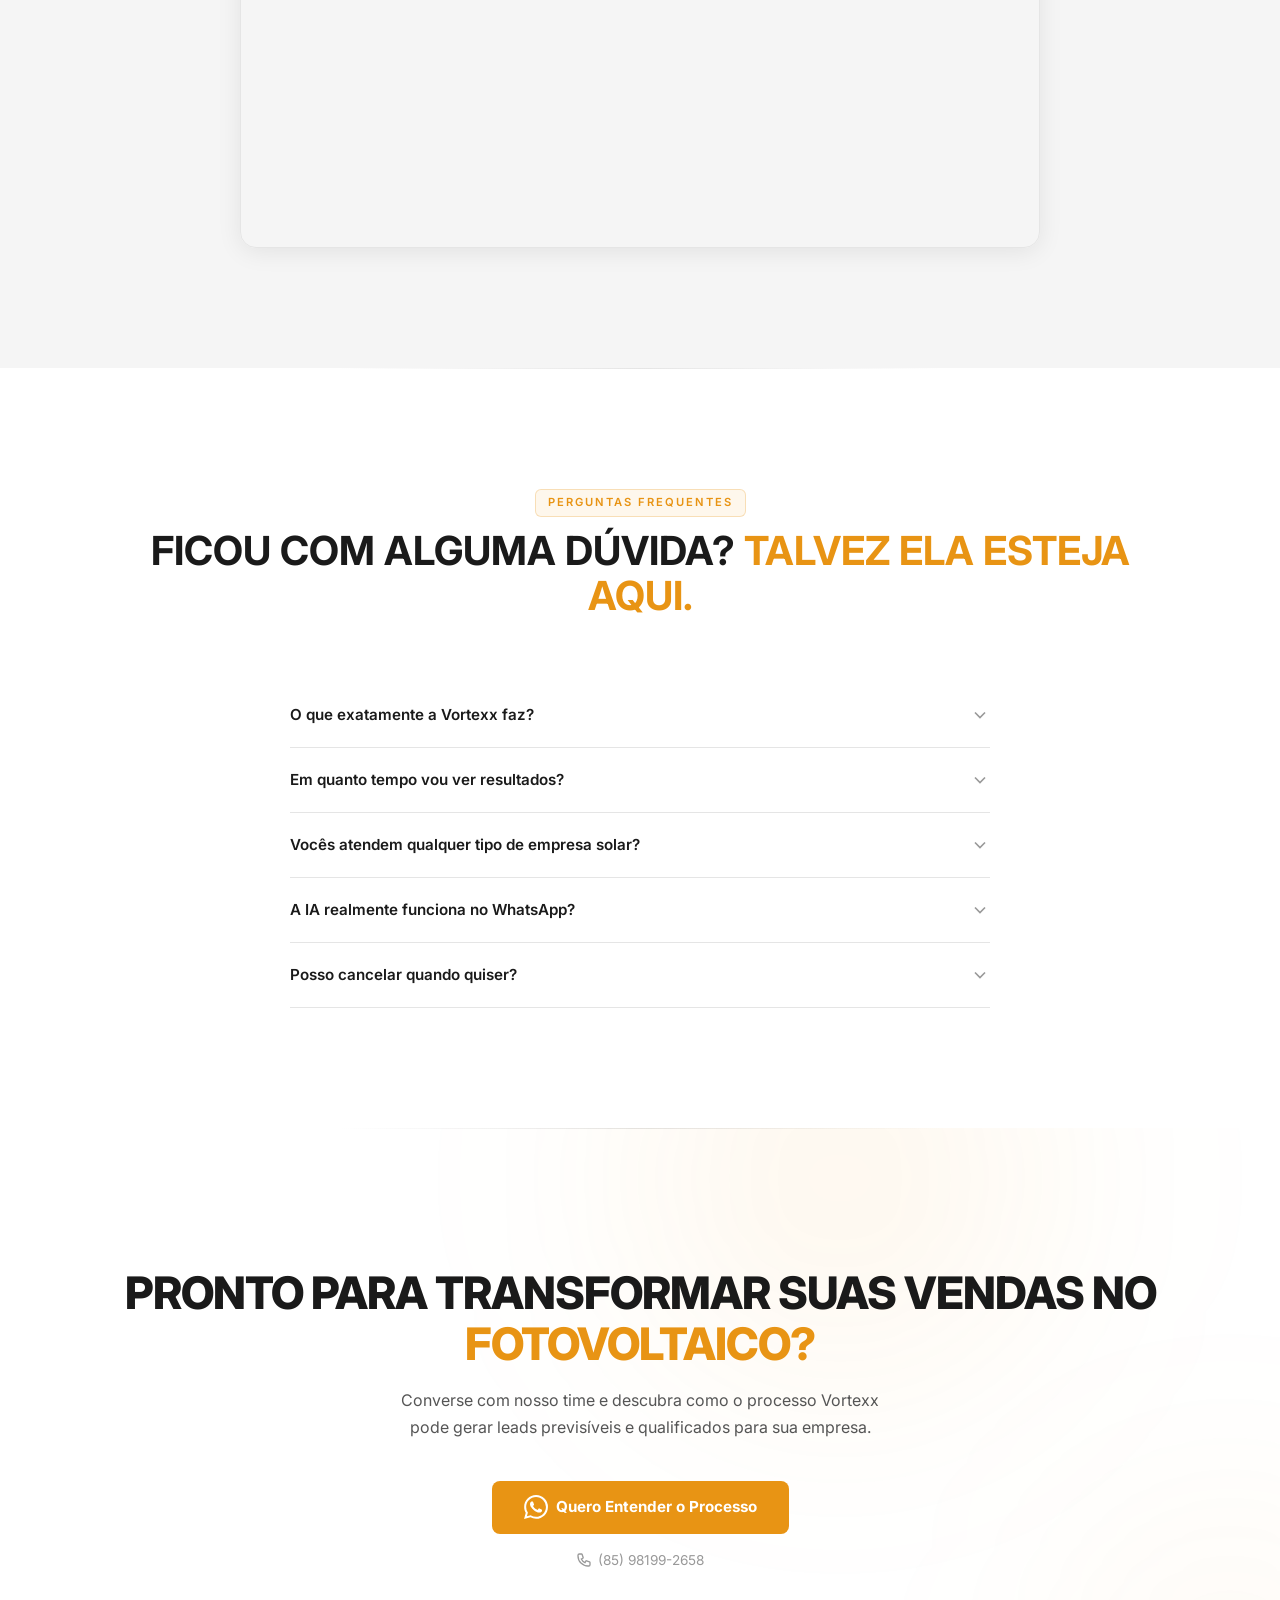
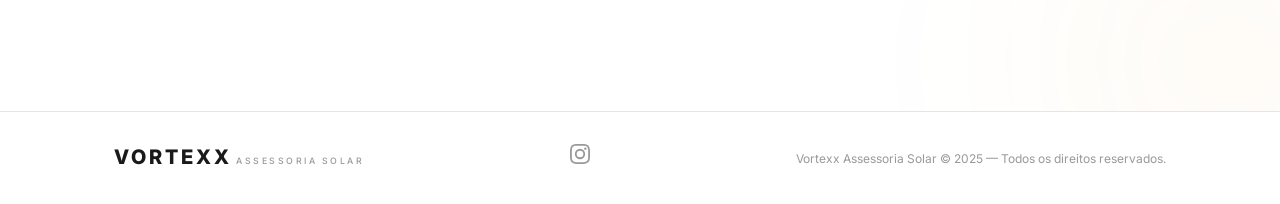
==== commit 97e4a3c0: "feat: add Google Tag Manager (GTM-5P6RZXH7) to all pages Added GTM script in <head> and noscript fal" ====
--- a/index-full.html
+++ b/index-full.html
@@ -9,6 +9,14 @@
     <link rel="preconnect" href="https://fonts.gstatic.com" crossorigin>
     <link href="https://fonts.googleapis.com/css2?family=Inter:wght@300;400;500;600;700;800;900&display=swap" rel="stylesheet">
     <link rel="stylesheet" href="style.css">
+
+    <!-- Google Tag Manager -->
+    <script>(function(w,d,s,l,i){w[l]=w[l]||[];w[l].push({'gtm.start':
+    new Date().getTime(),event:'gtm.js'});var f=d.getElementsByTagName(s)[0],
+    j=d.createElement(s),dl=l!='dataLayer'?'&l='+l:'';j.async=true;j.src=
+    'https://www.googletagmanager.com/gtm.js?id='+i+dl;f.parentNode.insertBefore(j,f);
+    })(window,document,'script','dataLayer','GTM-5P6RZXH7');</script>
+    <!-- End Google Tag Manager -->
 
     <!-- Meta Pixel Code -->
     <script>
@@ -27,6 +35,10 @@
     <!-- End Meta Pixel Code -->
 </head>
 <body>
+    <!-- Google Tag Manager (noscript) -->
+    <noscript><iframe src="https://www.googletagmanager.com/ns.html?id=GTM-5P6RZXH7"
+    height="0" width="0" style="display:none;visibility:hidden"></iframe></noscript>
+    <!-- End Google Tag Manager (noscript) -->
 
     <!-- Floating WhatsApp Button -->
     <a href="https://wa.me/5585981992658?text=Gostaria+de+saber+mais+informa%C3%A7%C3%B5es+sobre+a+assessoria+Vortexx"
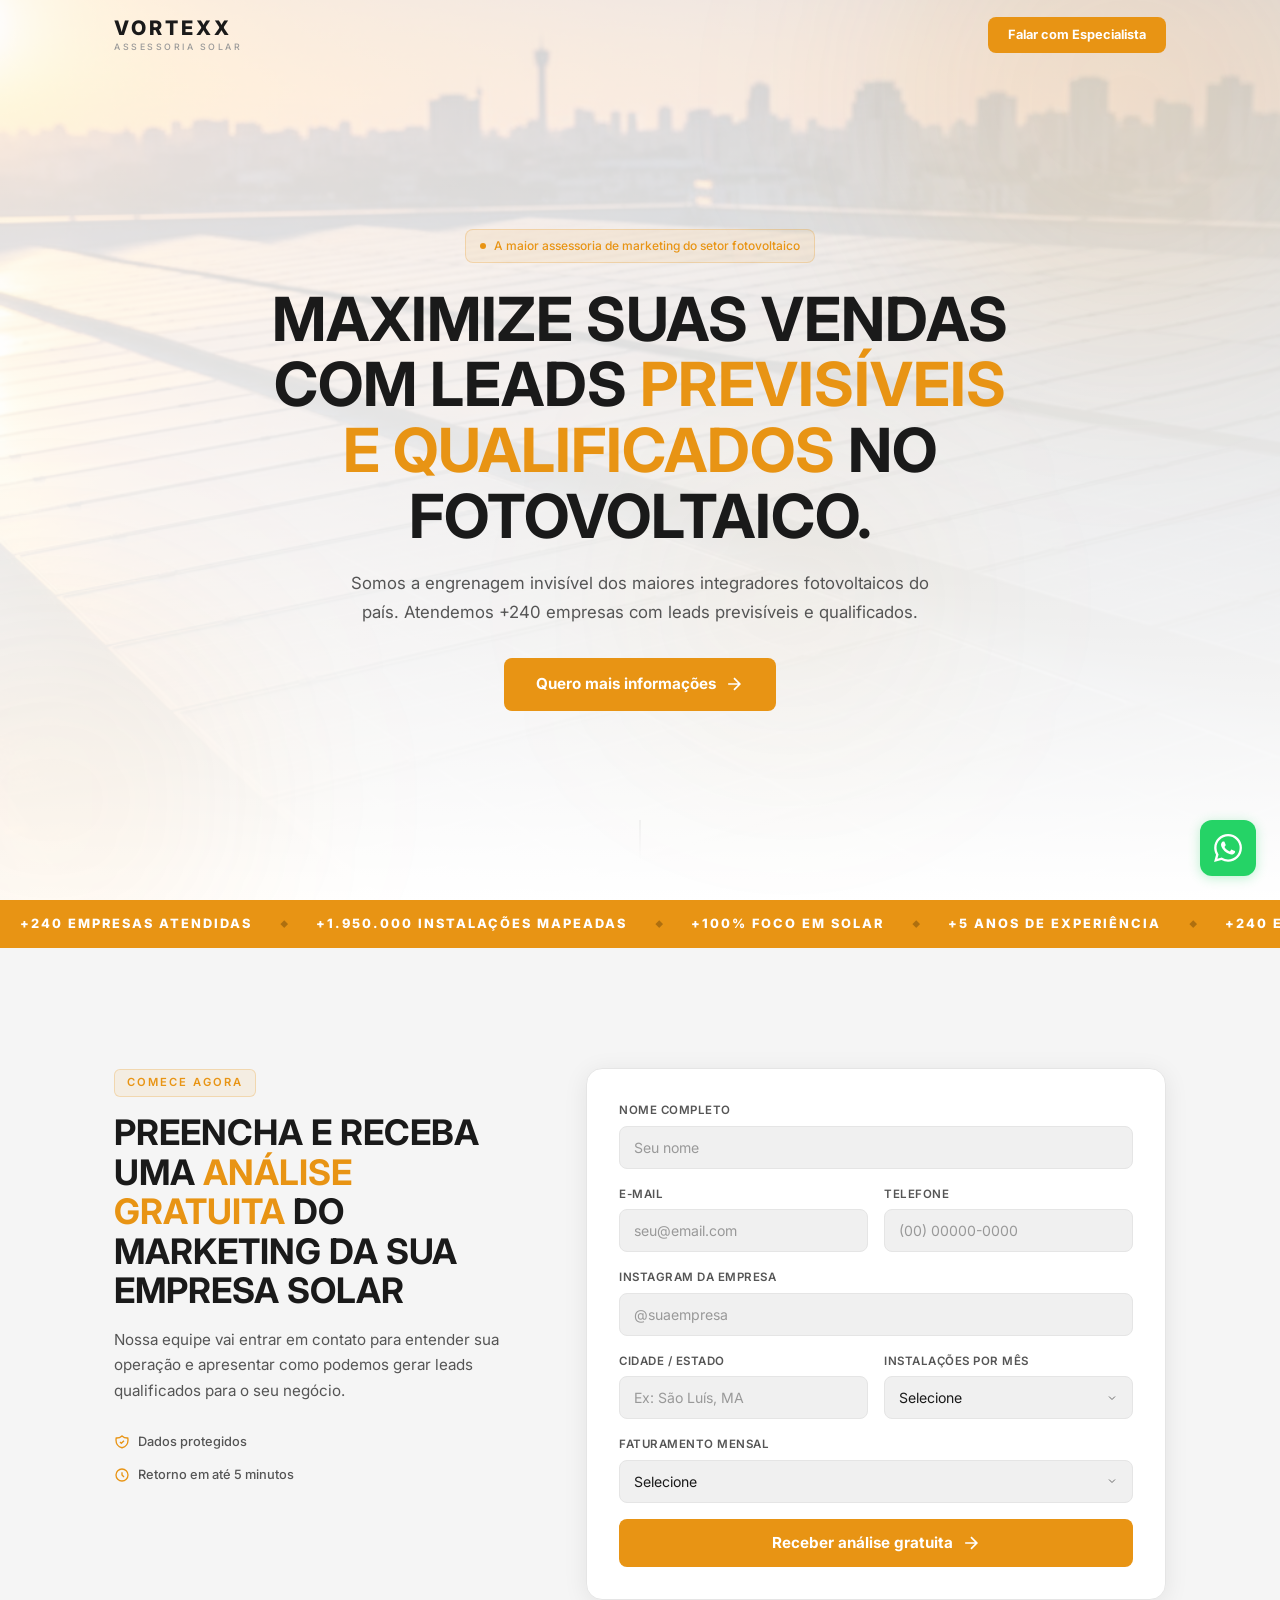
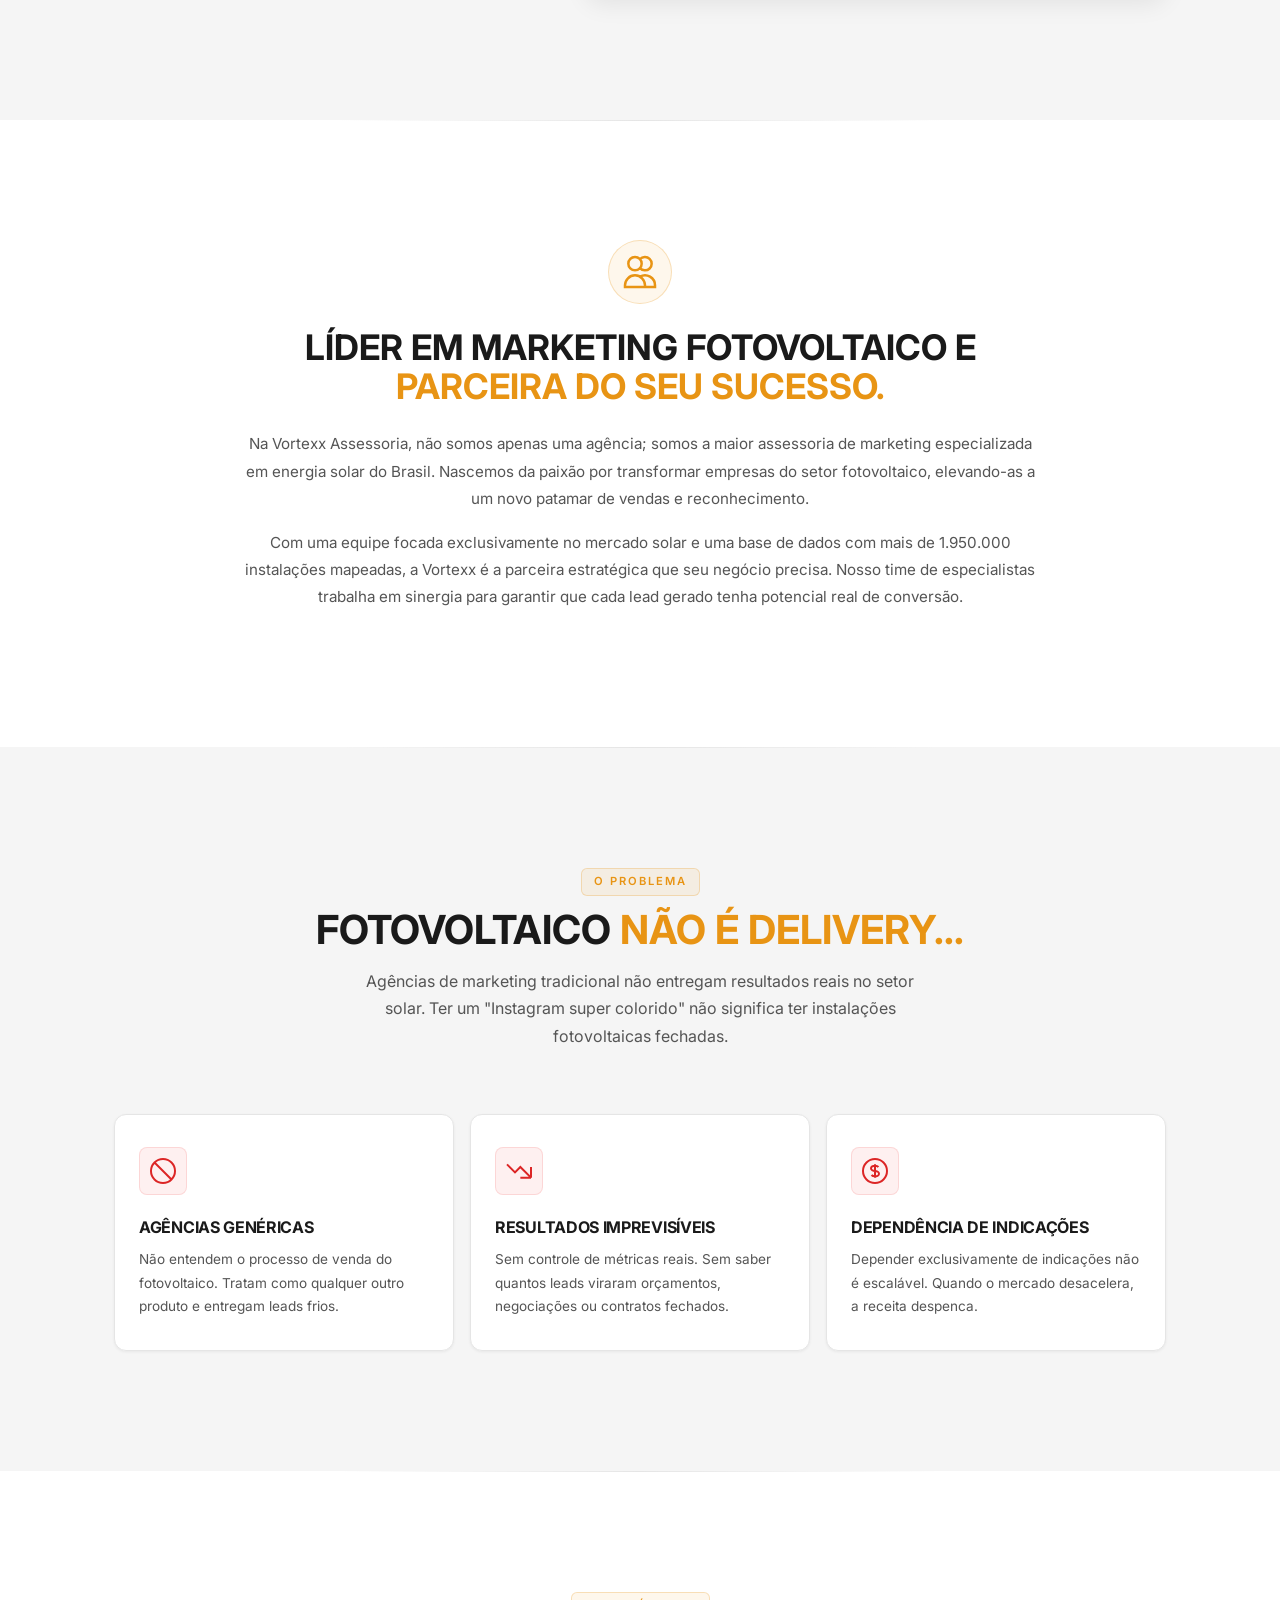
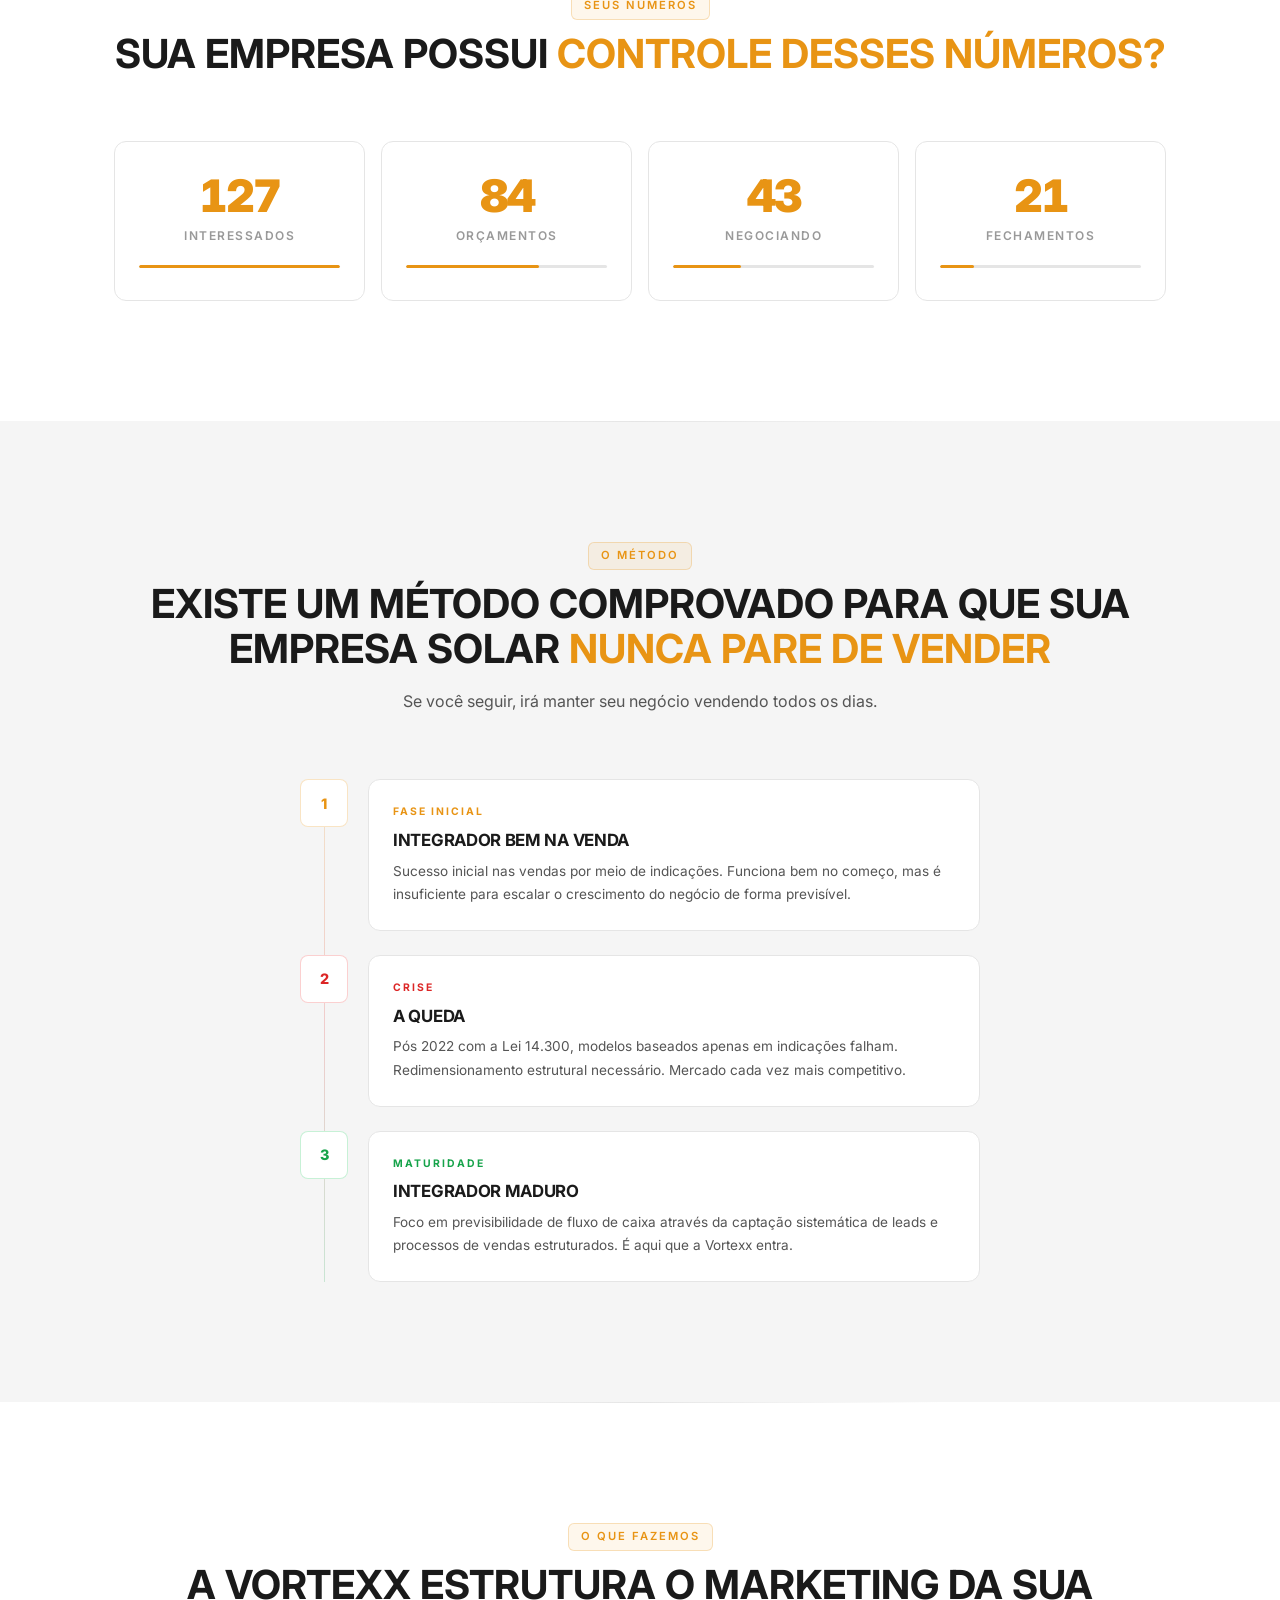
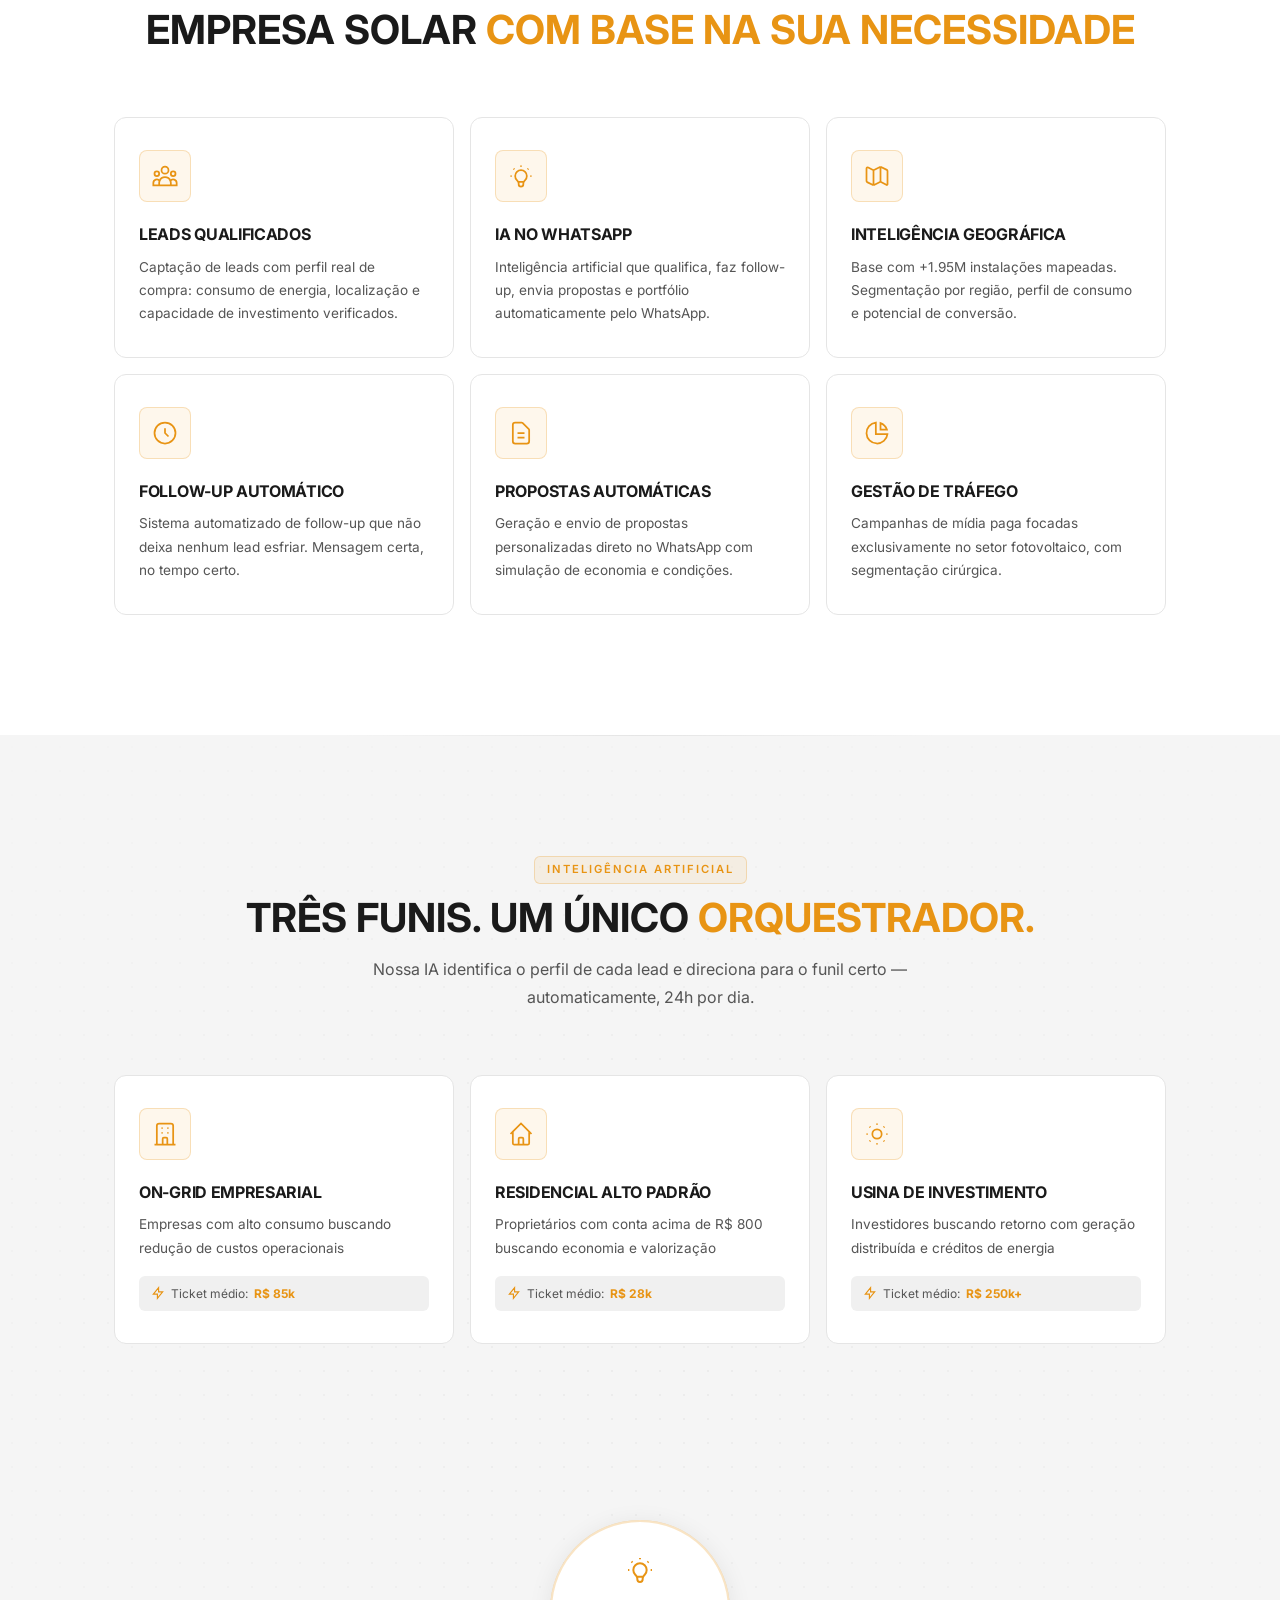
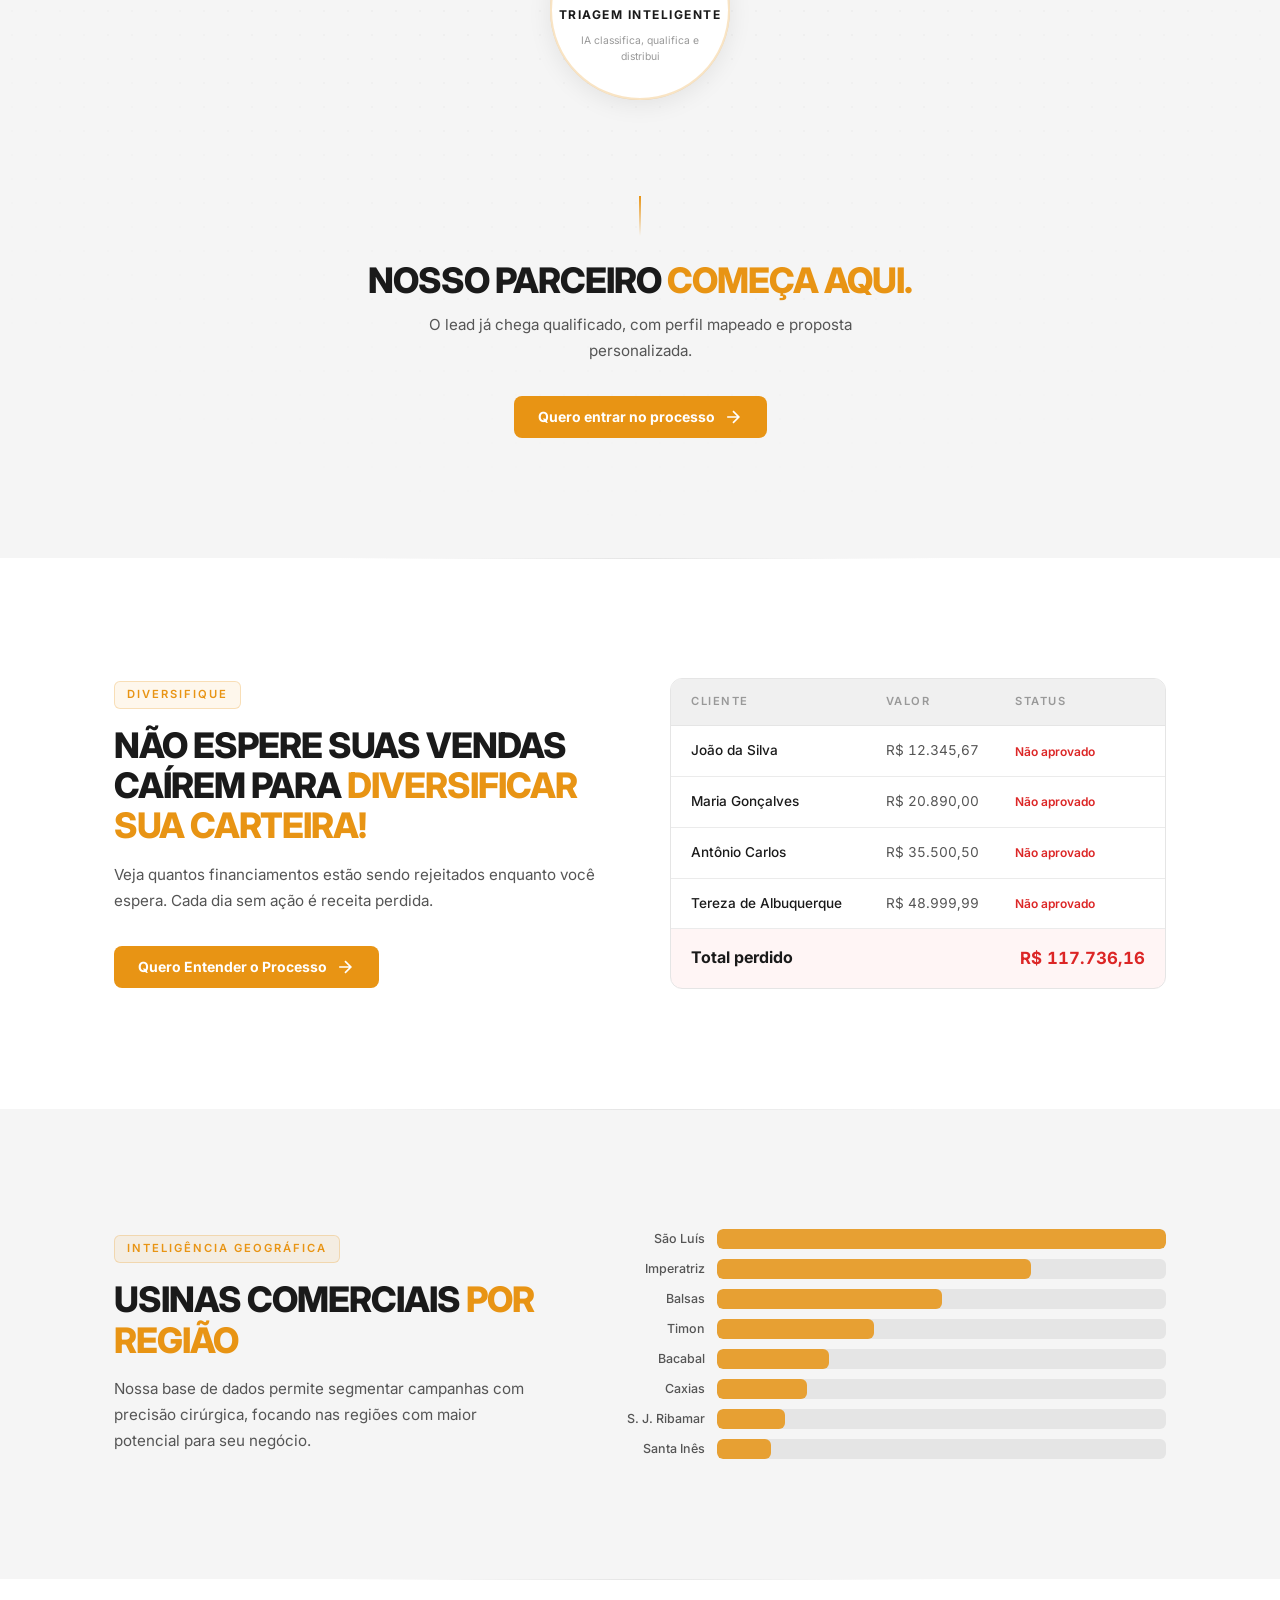
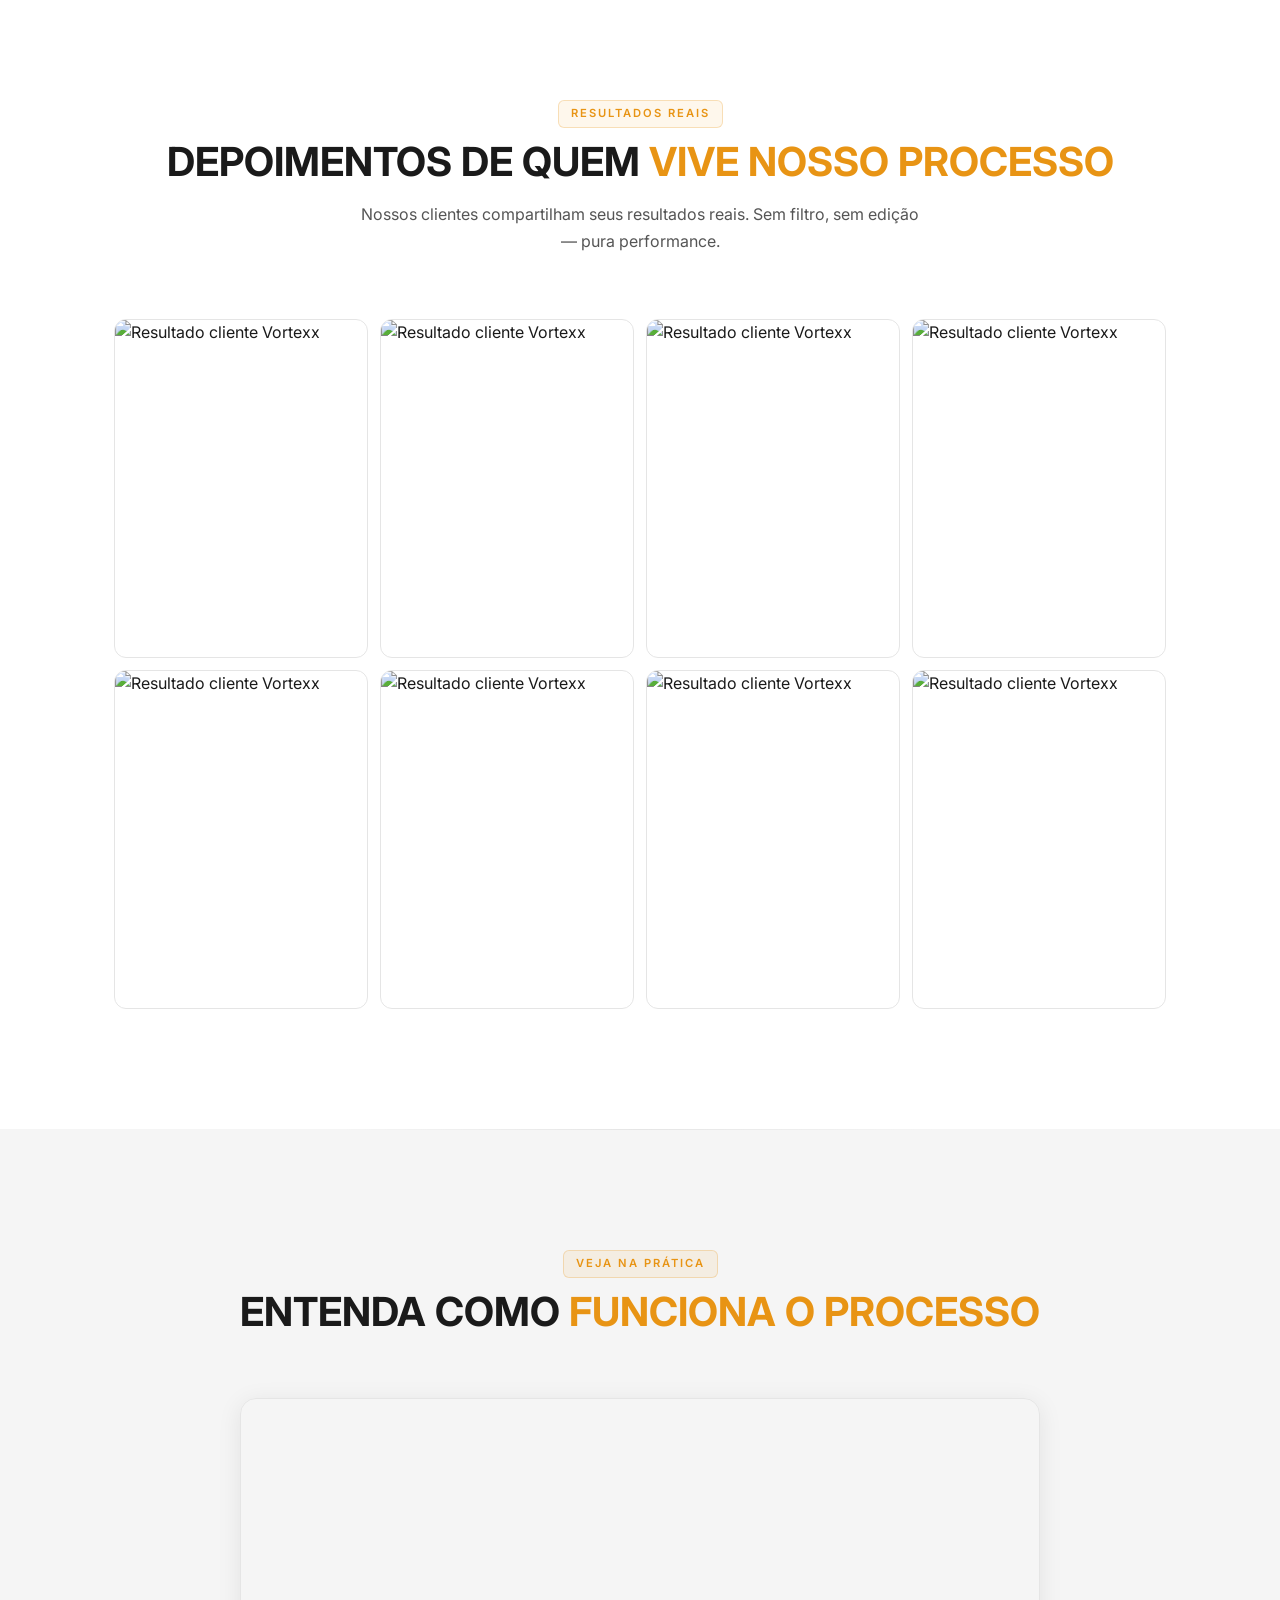
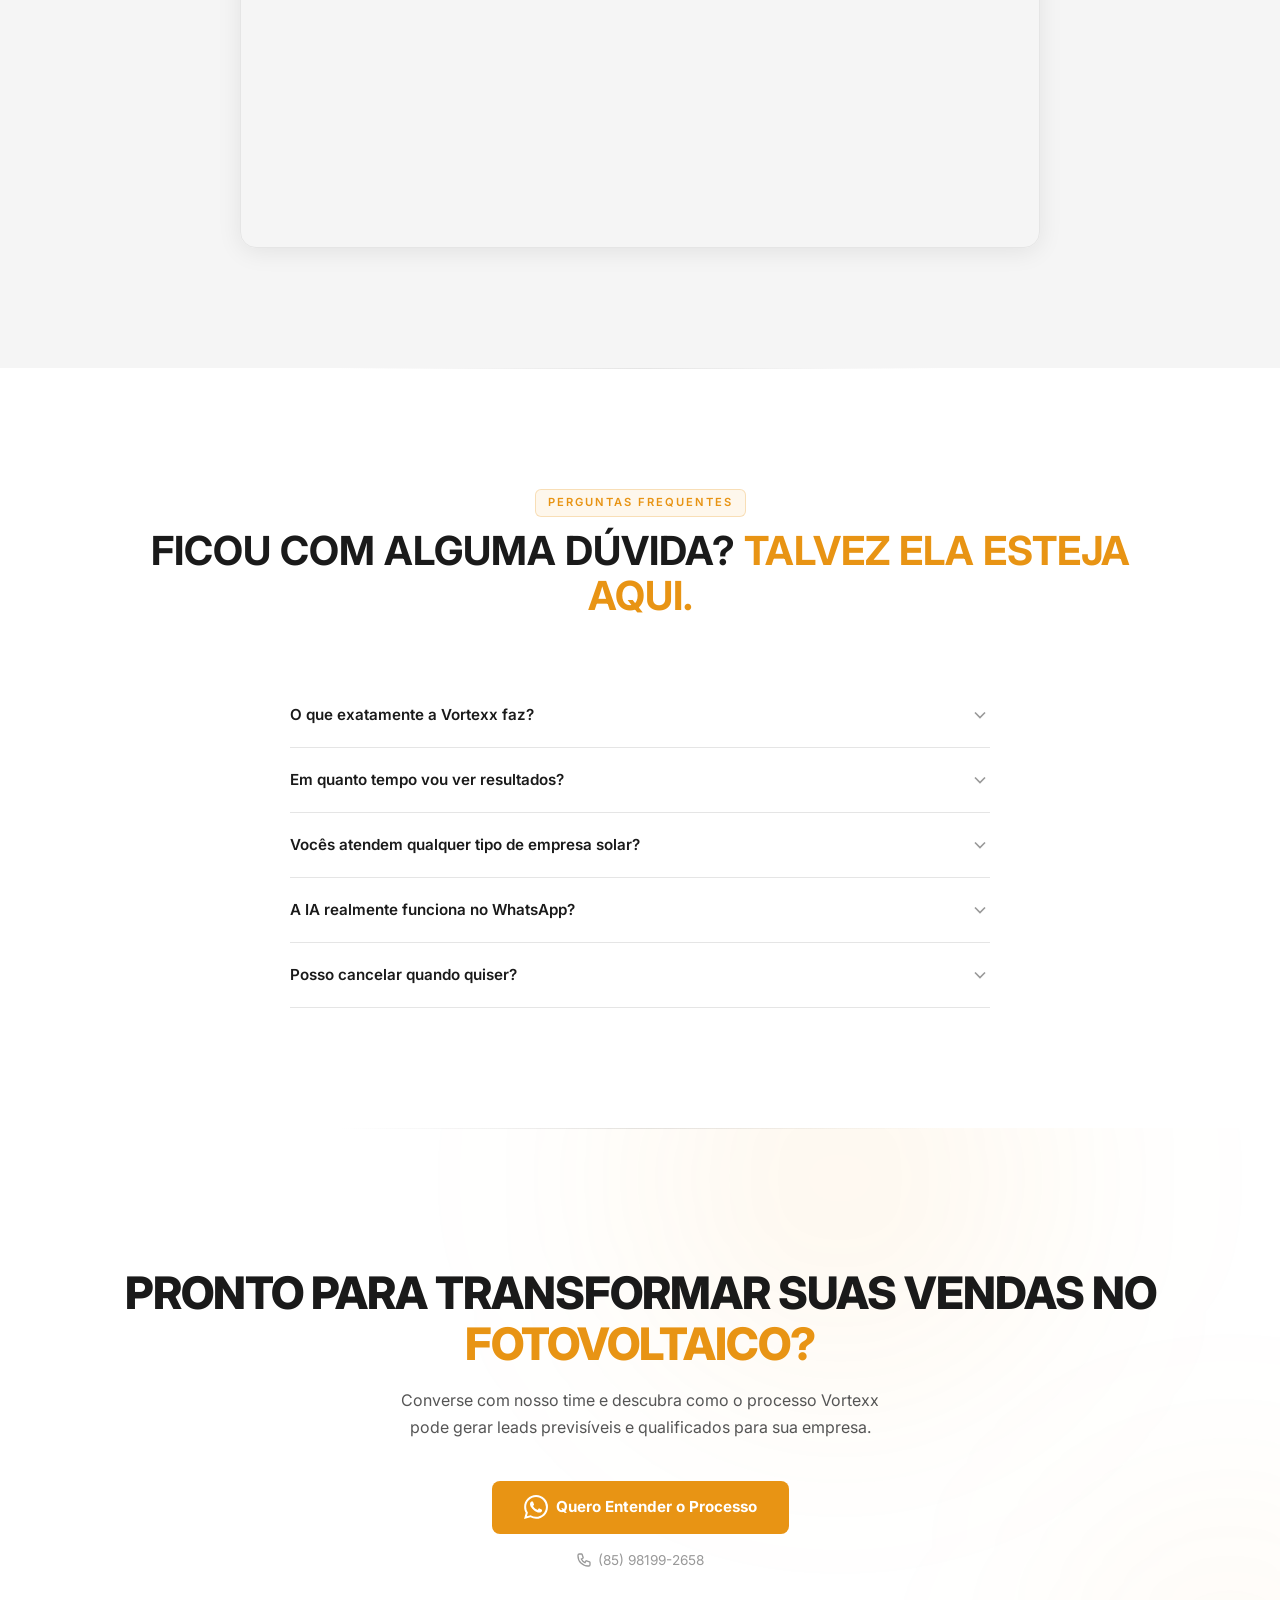
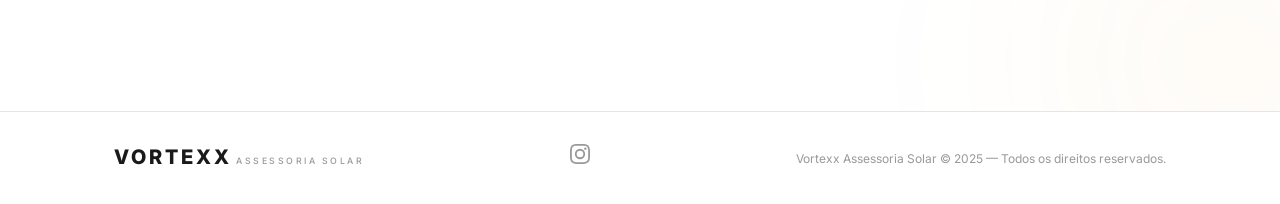
==== commit b948268b: "feat: add second Google Tag Manager (GTM-NQT649GX) to all pages Co-Authored-By: Claude Opus 4.6 (1M " ====
--- a/index-full.html
+++ b/index-full.html
@@ -17,6 +17,14 @@
     'https://www.googletagmanager.com/gtm.js?id='+i+dl;f.parentNode.insertBefore(j,f);
     })(window,document,'script','dataLayer','GTM-5P6RZXH7');</script>
     <!-- End Google Tag Manager -->
+
+    <!-- Google Tag Manager (2) -->
+    <script>(function(w,d,s,l,i){w[l]=w[l]||[];w[l].push({'gtm.start':
+    new Date().getTime(),event:'gtm.js'});var f=d.getElementsByTagName(s)[0],
+    j=d.createElement(s),dl=l!='dataLayer'?'&l='+l:'';j.async=true;j.src=
+    'https://www.googletagmanager.com/gtm.js?id='+i+dl;f.parentNode.insertBefore(j,f);
+    })(window,document,'script','dataLayer','GTM-NQT649GX');</script>
+    <!-- End Google Tag Manager (2) -->
 
     <!-- Meta Pixel Code -->
     <script>
@@ -39,6 +47,10 @@
     <noscript><iframe src="https://www.googletagmanager.com/ns.html?id=GTM-5P6RZXH7"
     height="0" width="0" style="display:none;visibility:hidden"></iframe></noscript>
     <!-- End Google Tag Manager (noscript) -->
+    <!-- Google Tag Manager (noscript) (2) -->
+    <noscript><iframe src="https://www.googletagmanager.com/ns.html?id=GTM-NQT649GX"
+    height="0" width="0" style="display:none;visibility:hidden"></iframe></noscript>
+    <!-- End Google Tag Manager (noscript) (2) -->
 
     <!-- Floating WhatsApp Button -->
     <a href="https://wa.me/5585981992658?text=Gostaria+de+saber+mais+informa%C3%A7%C3%B5es+sobre+a+assessoria+Vortexx"
